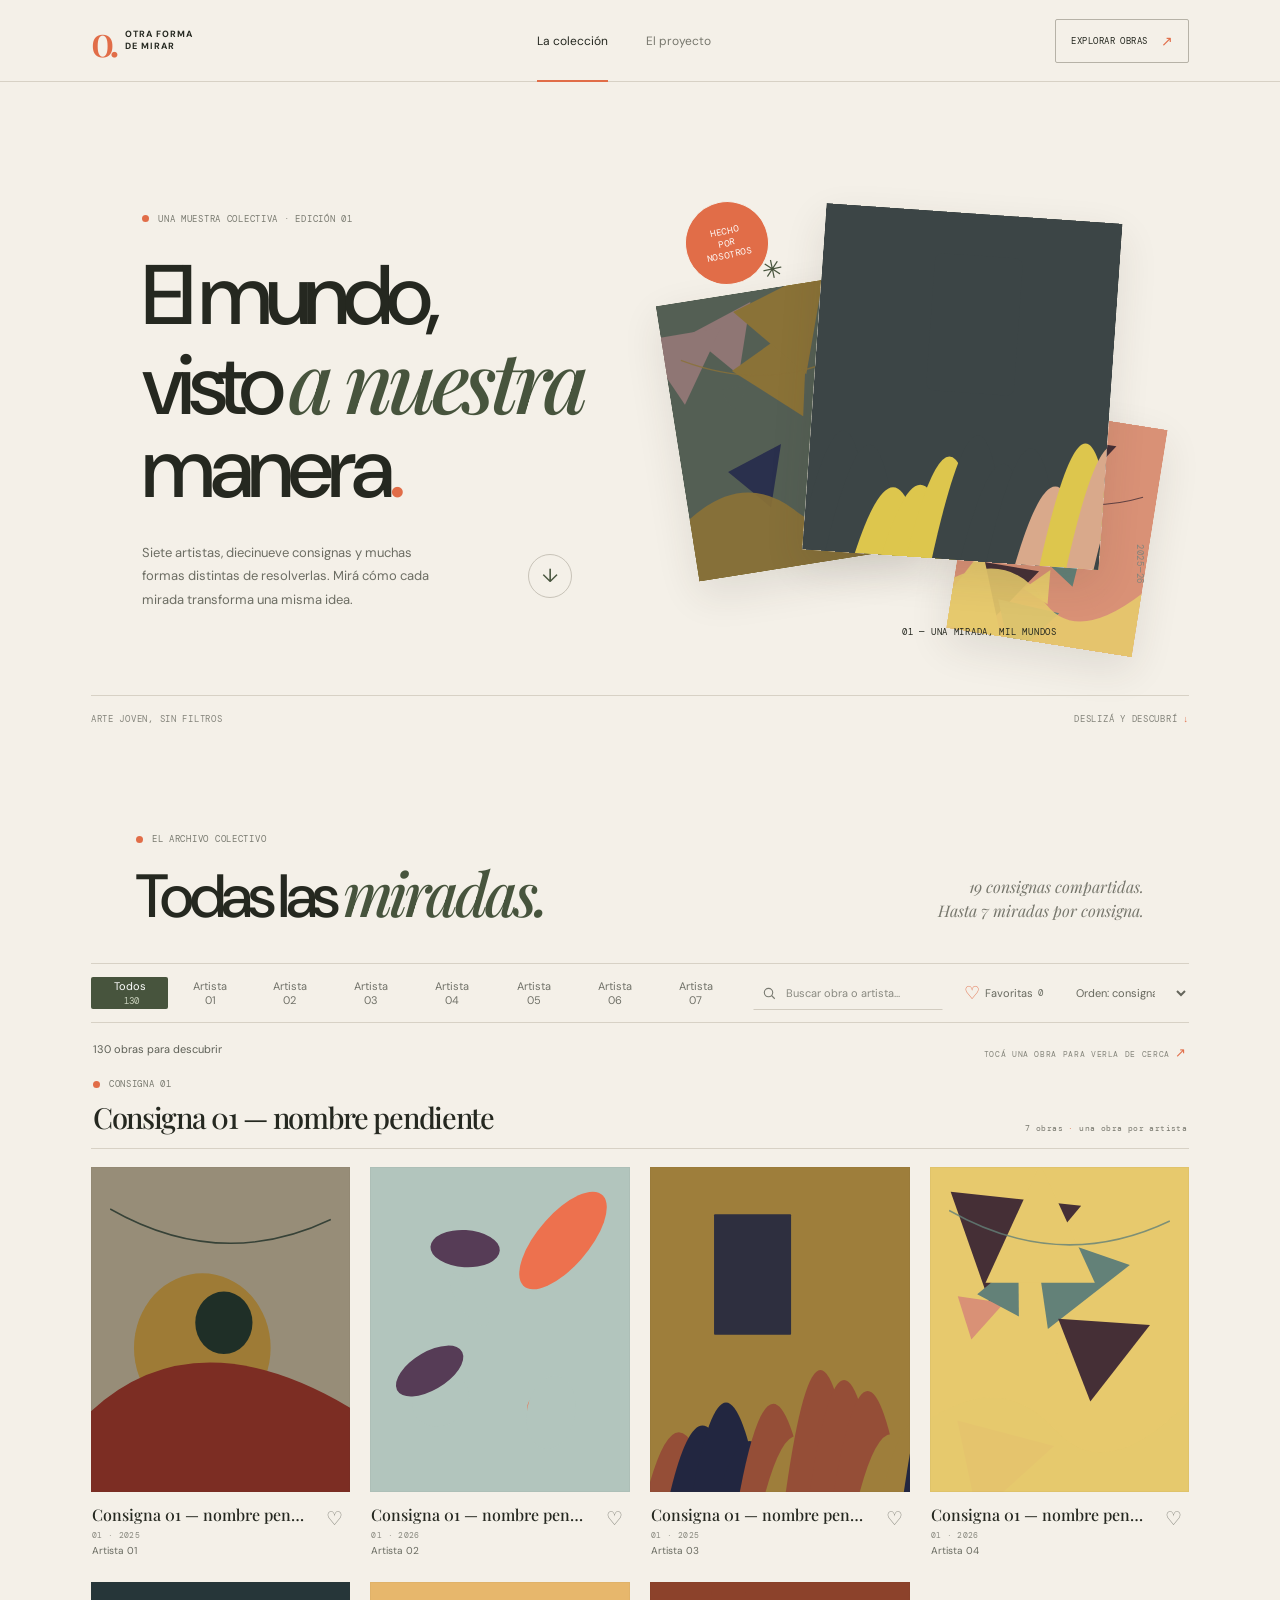
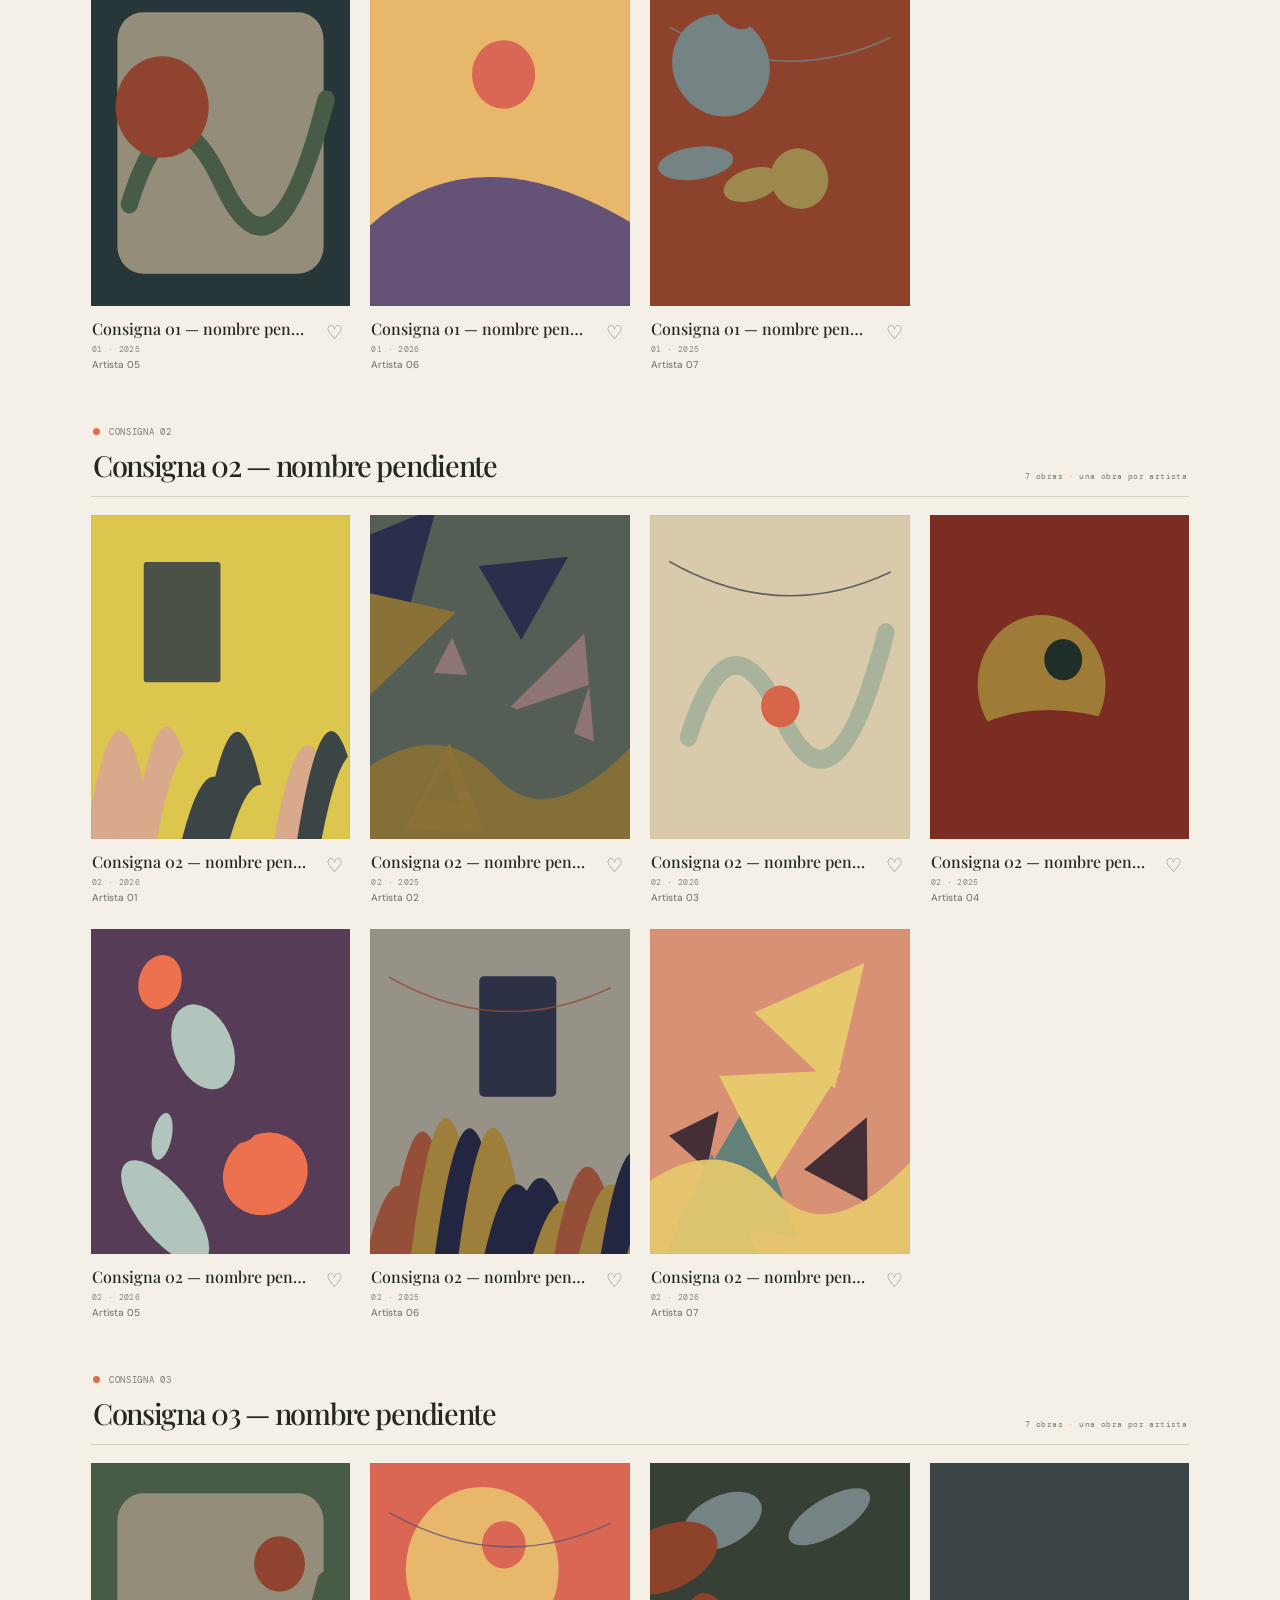
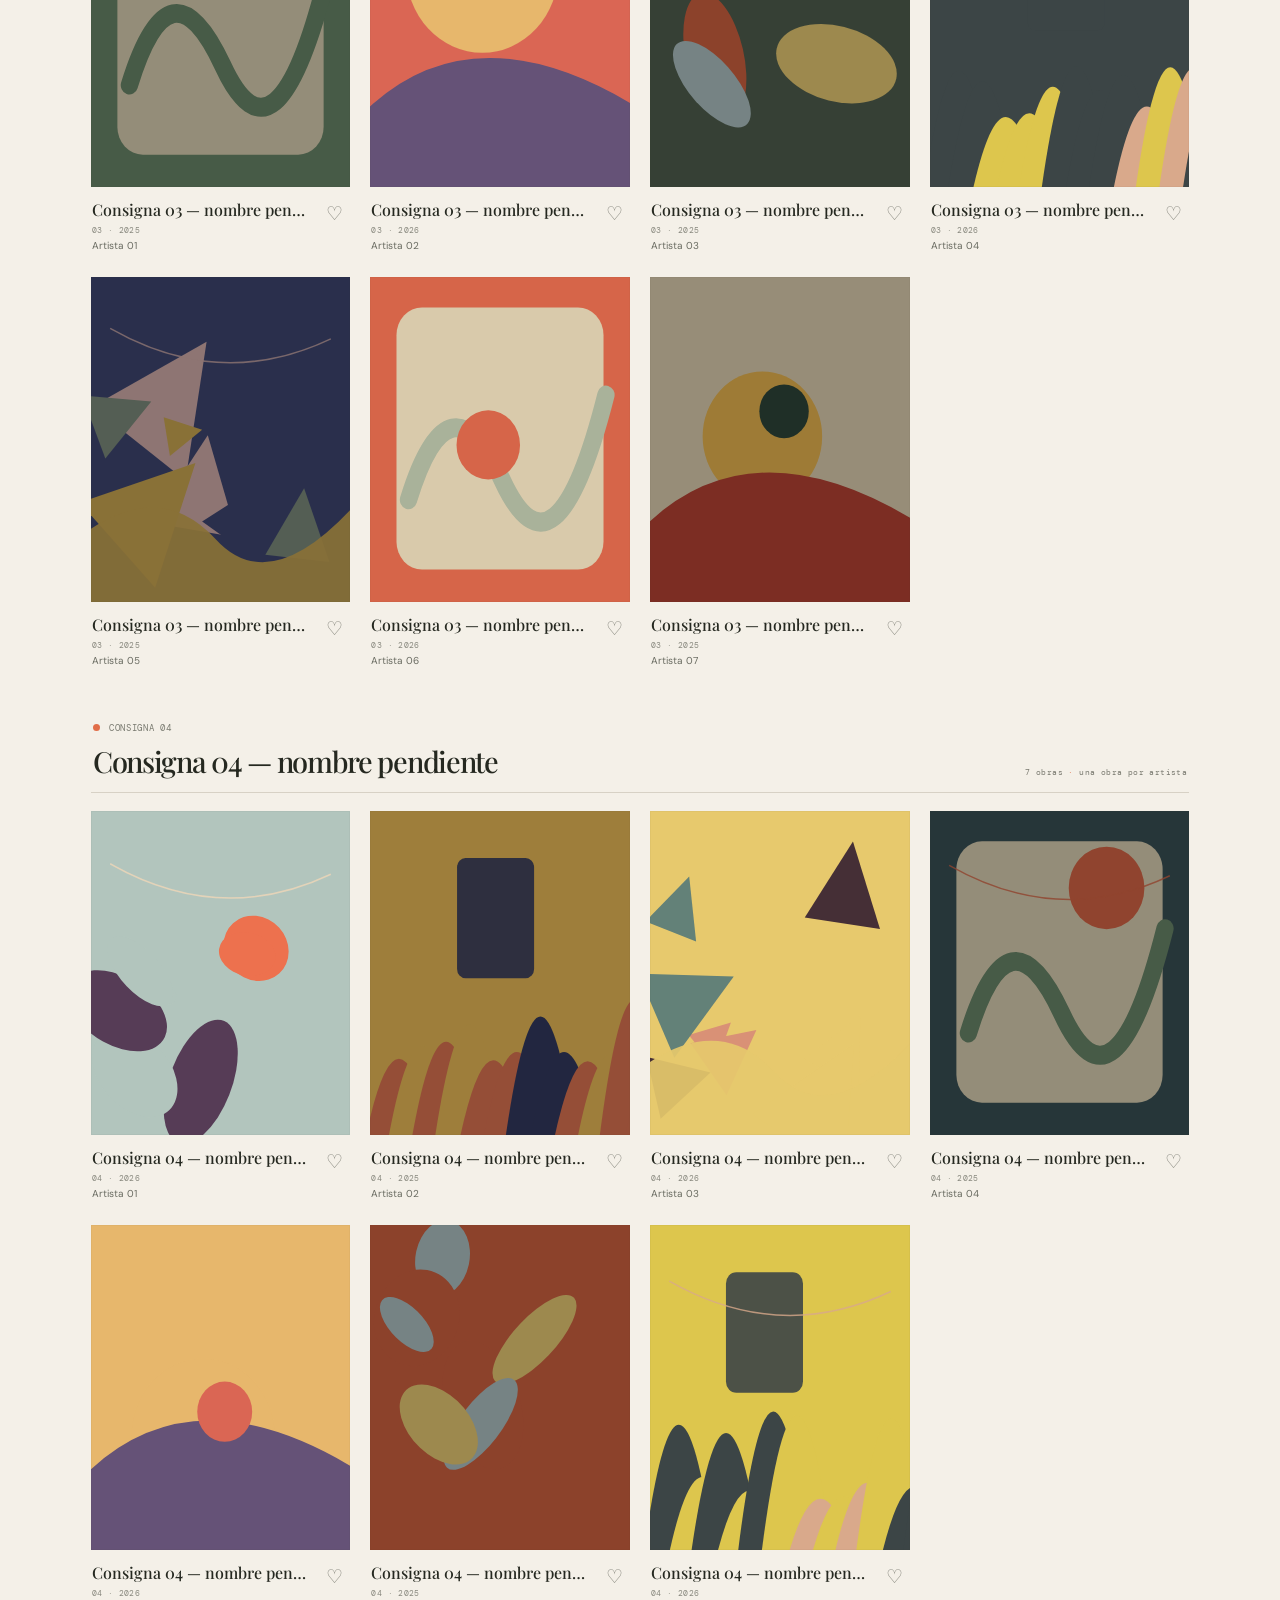
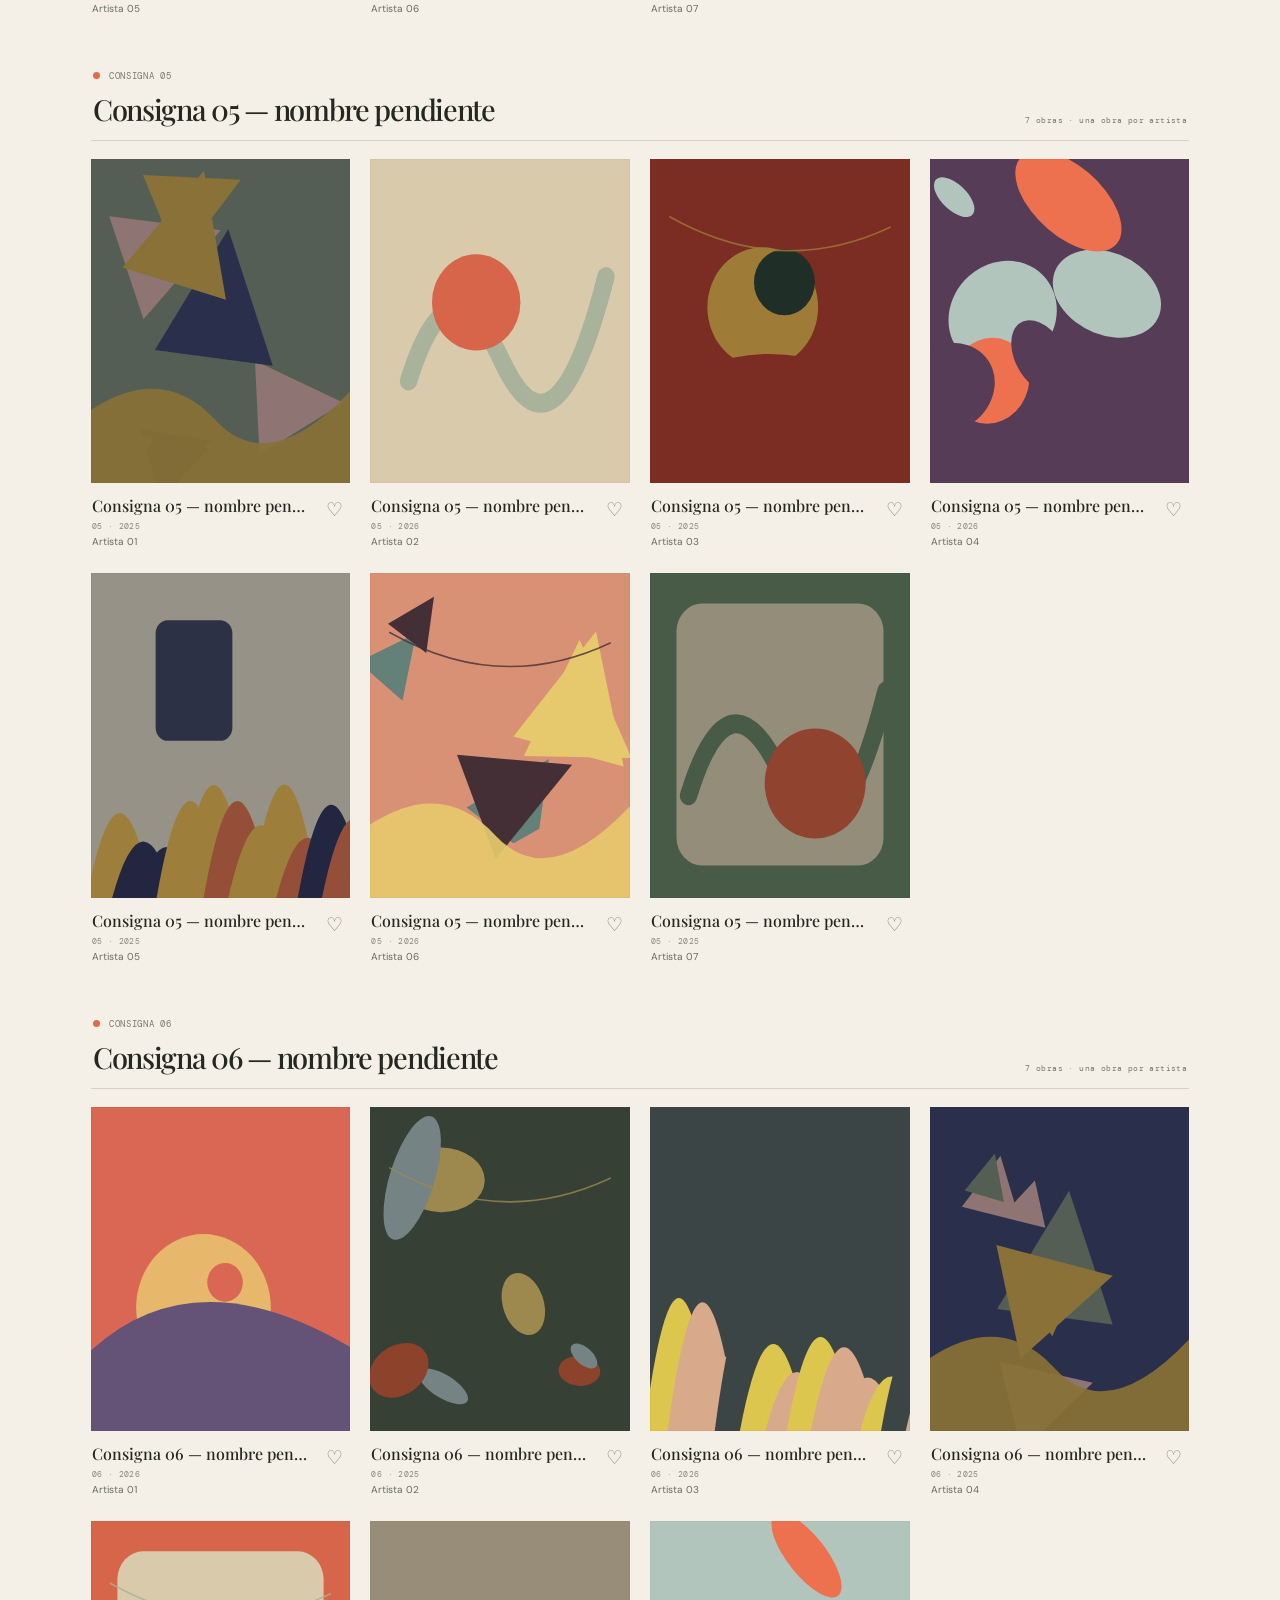
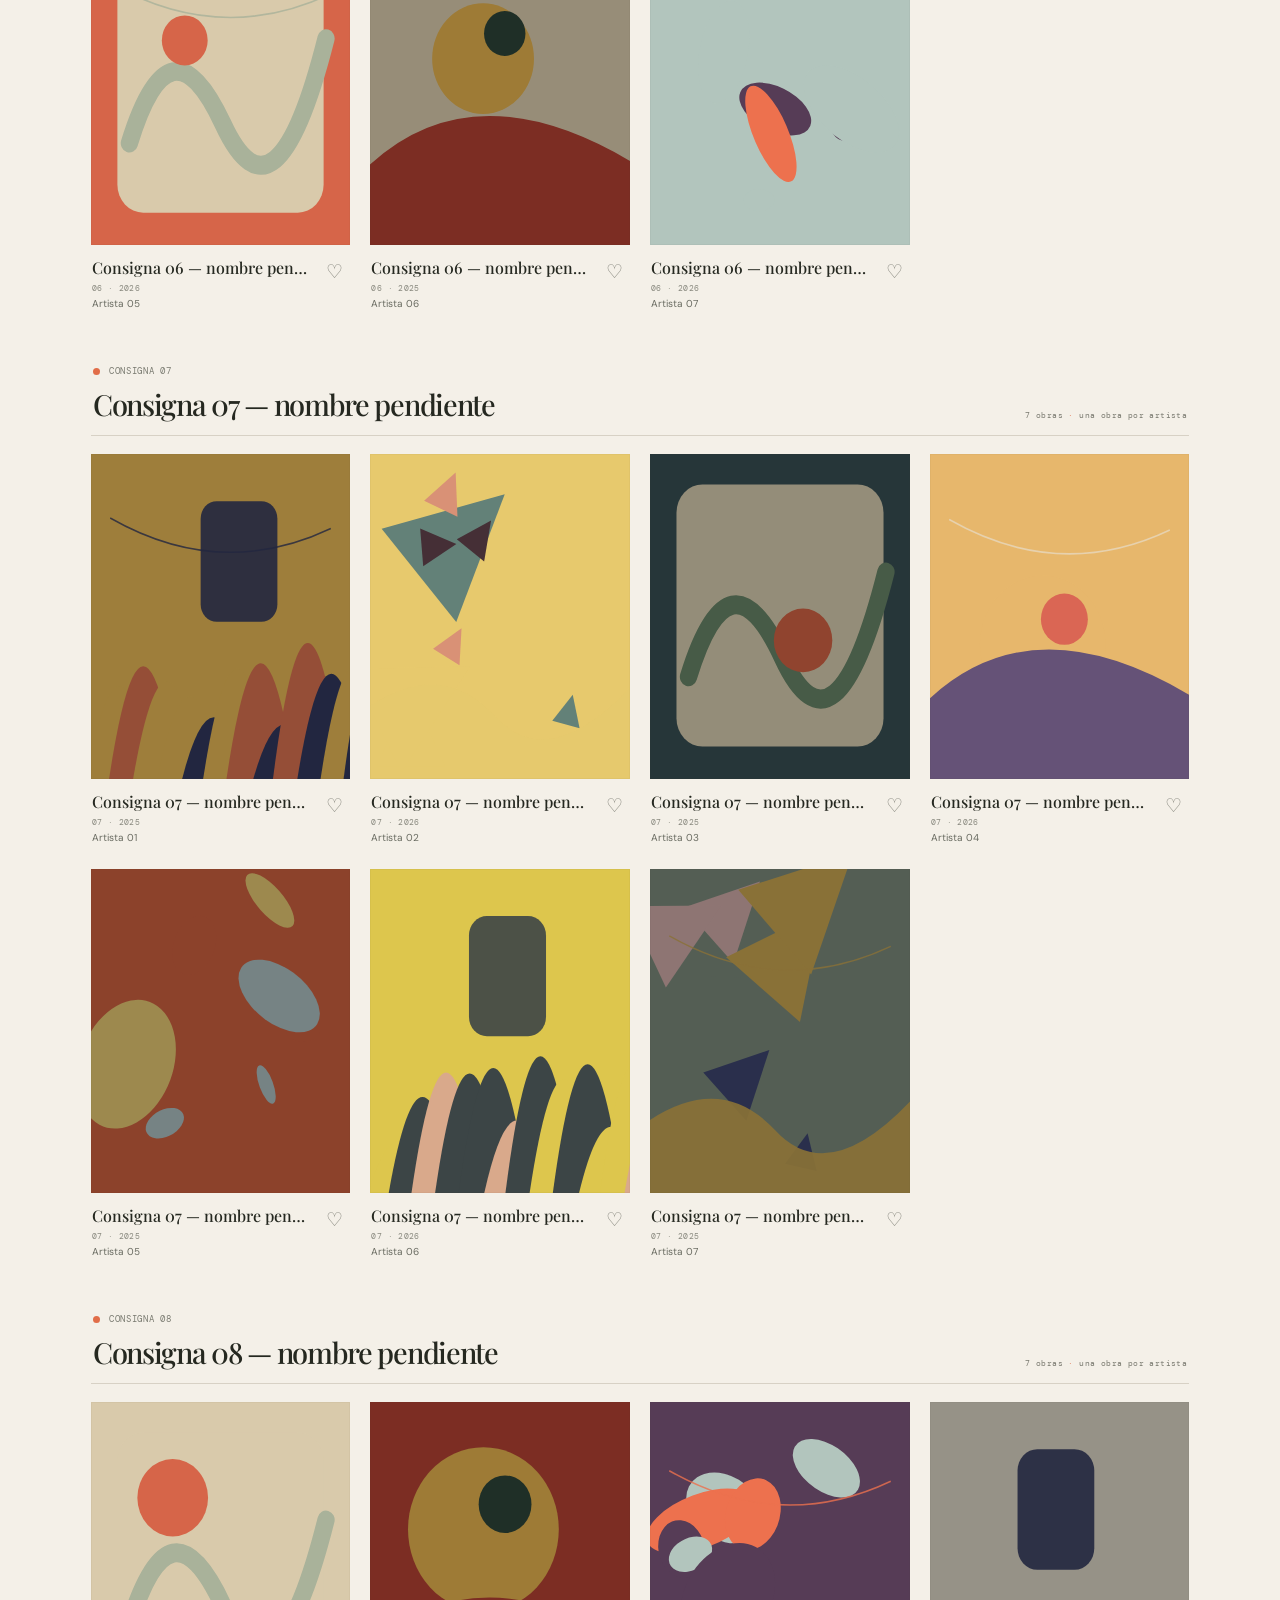
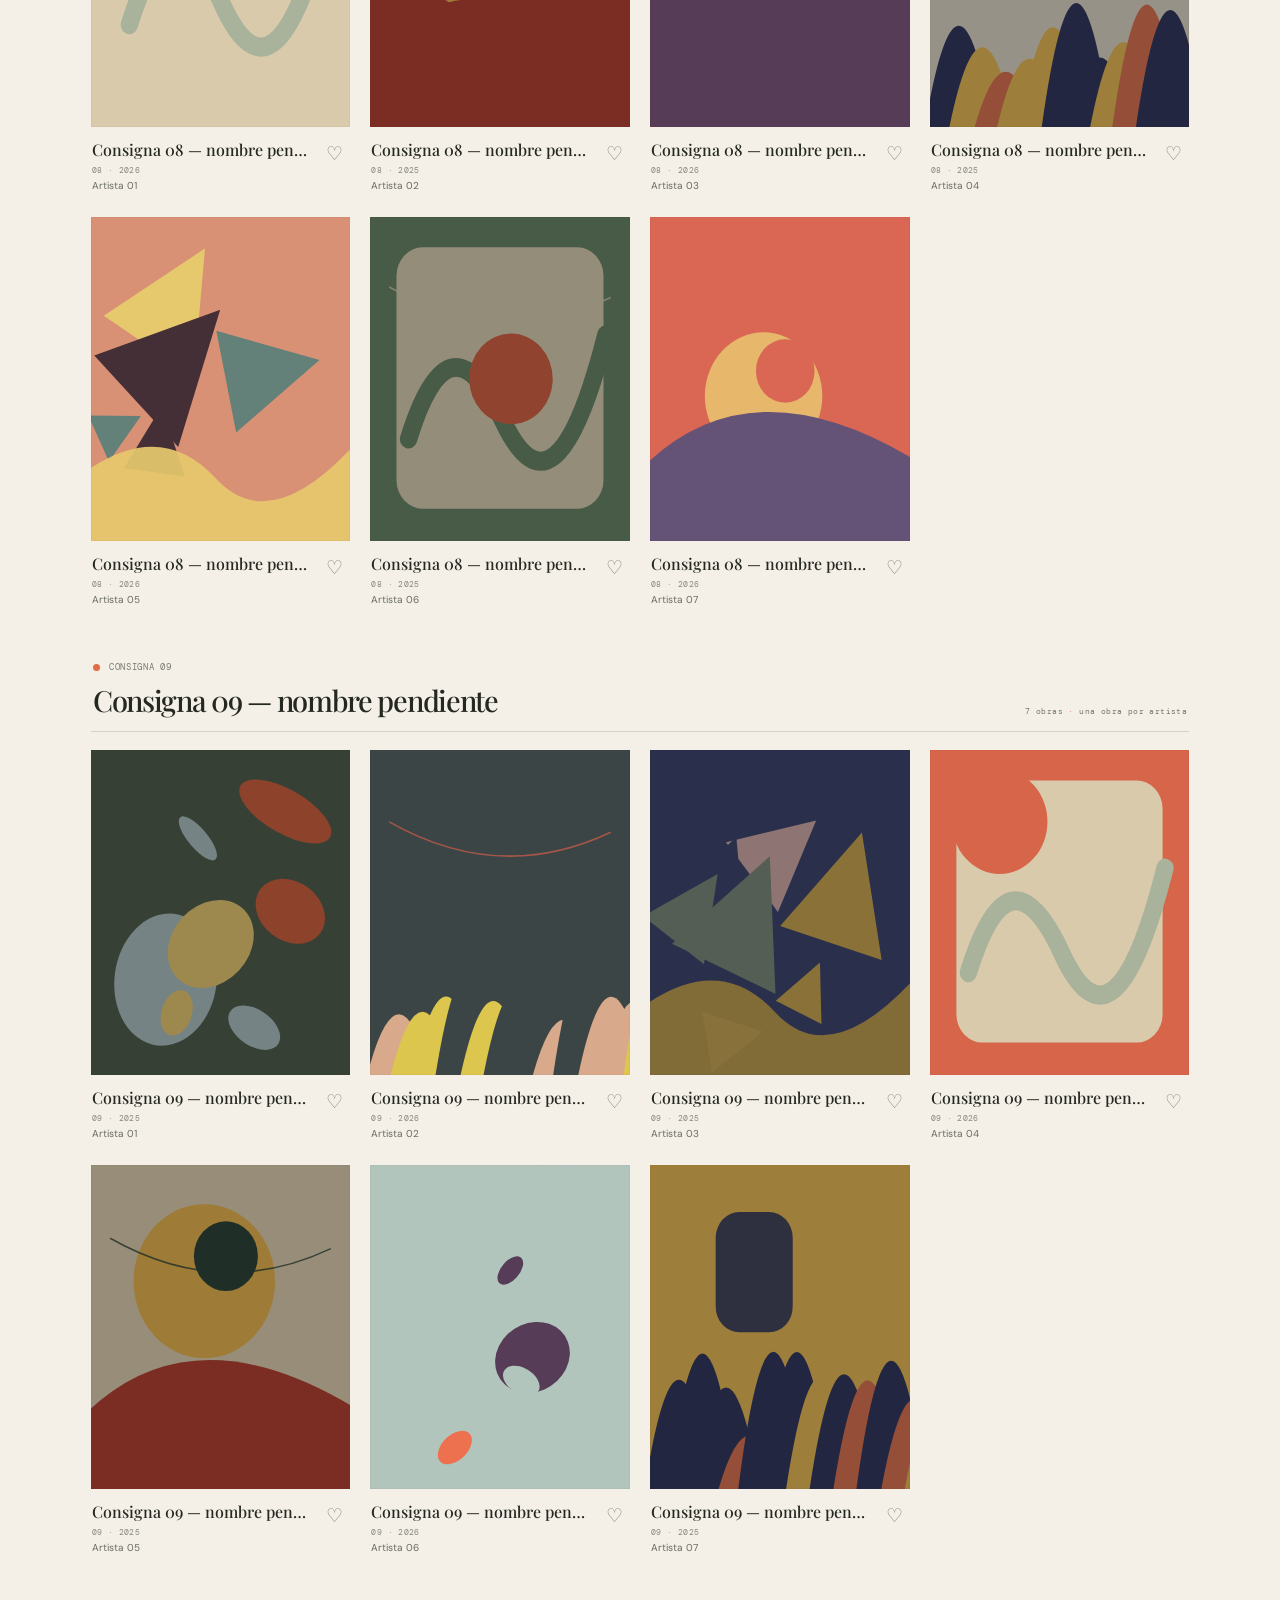
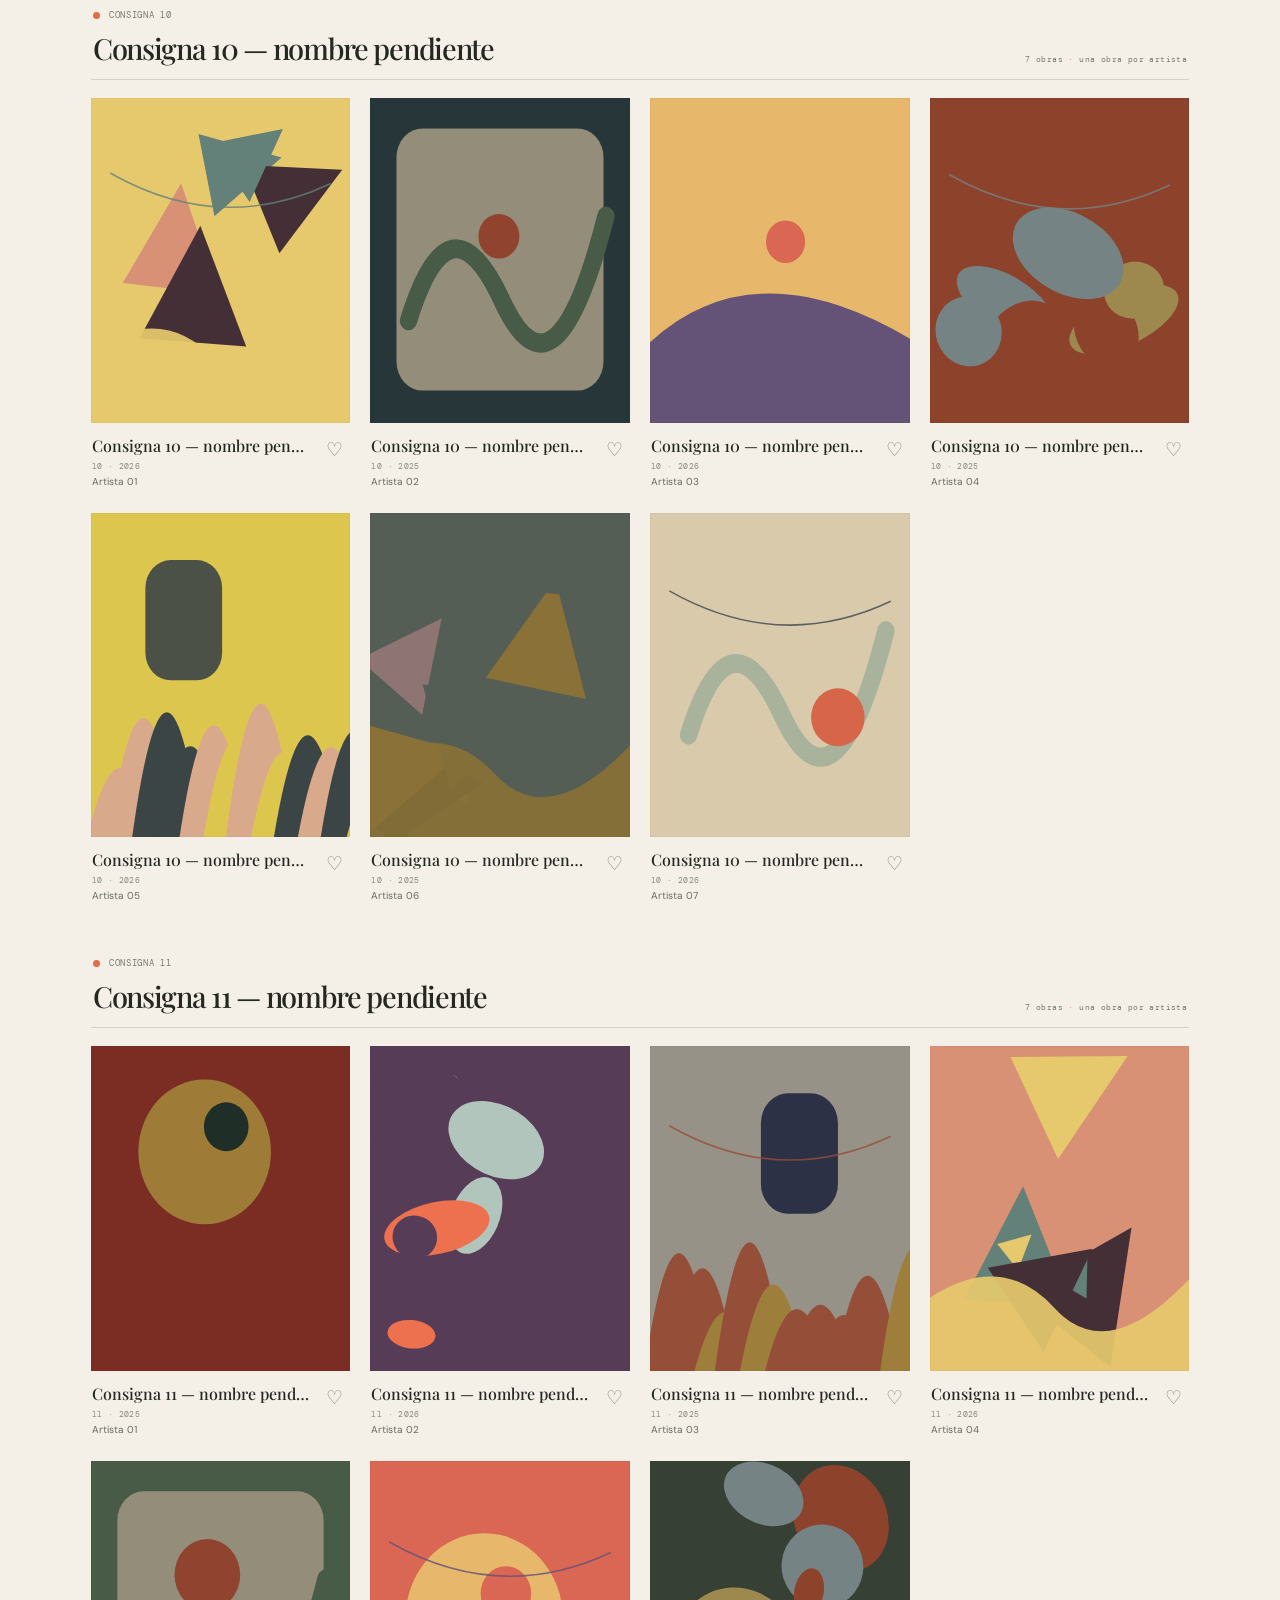
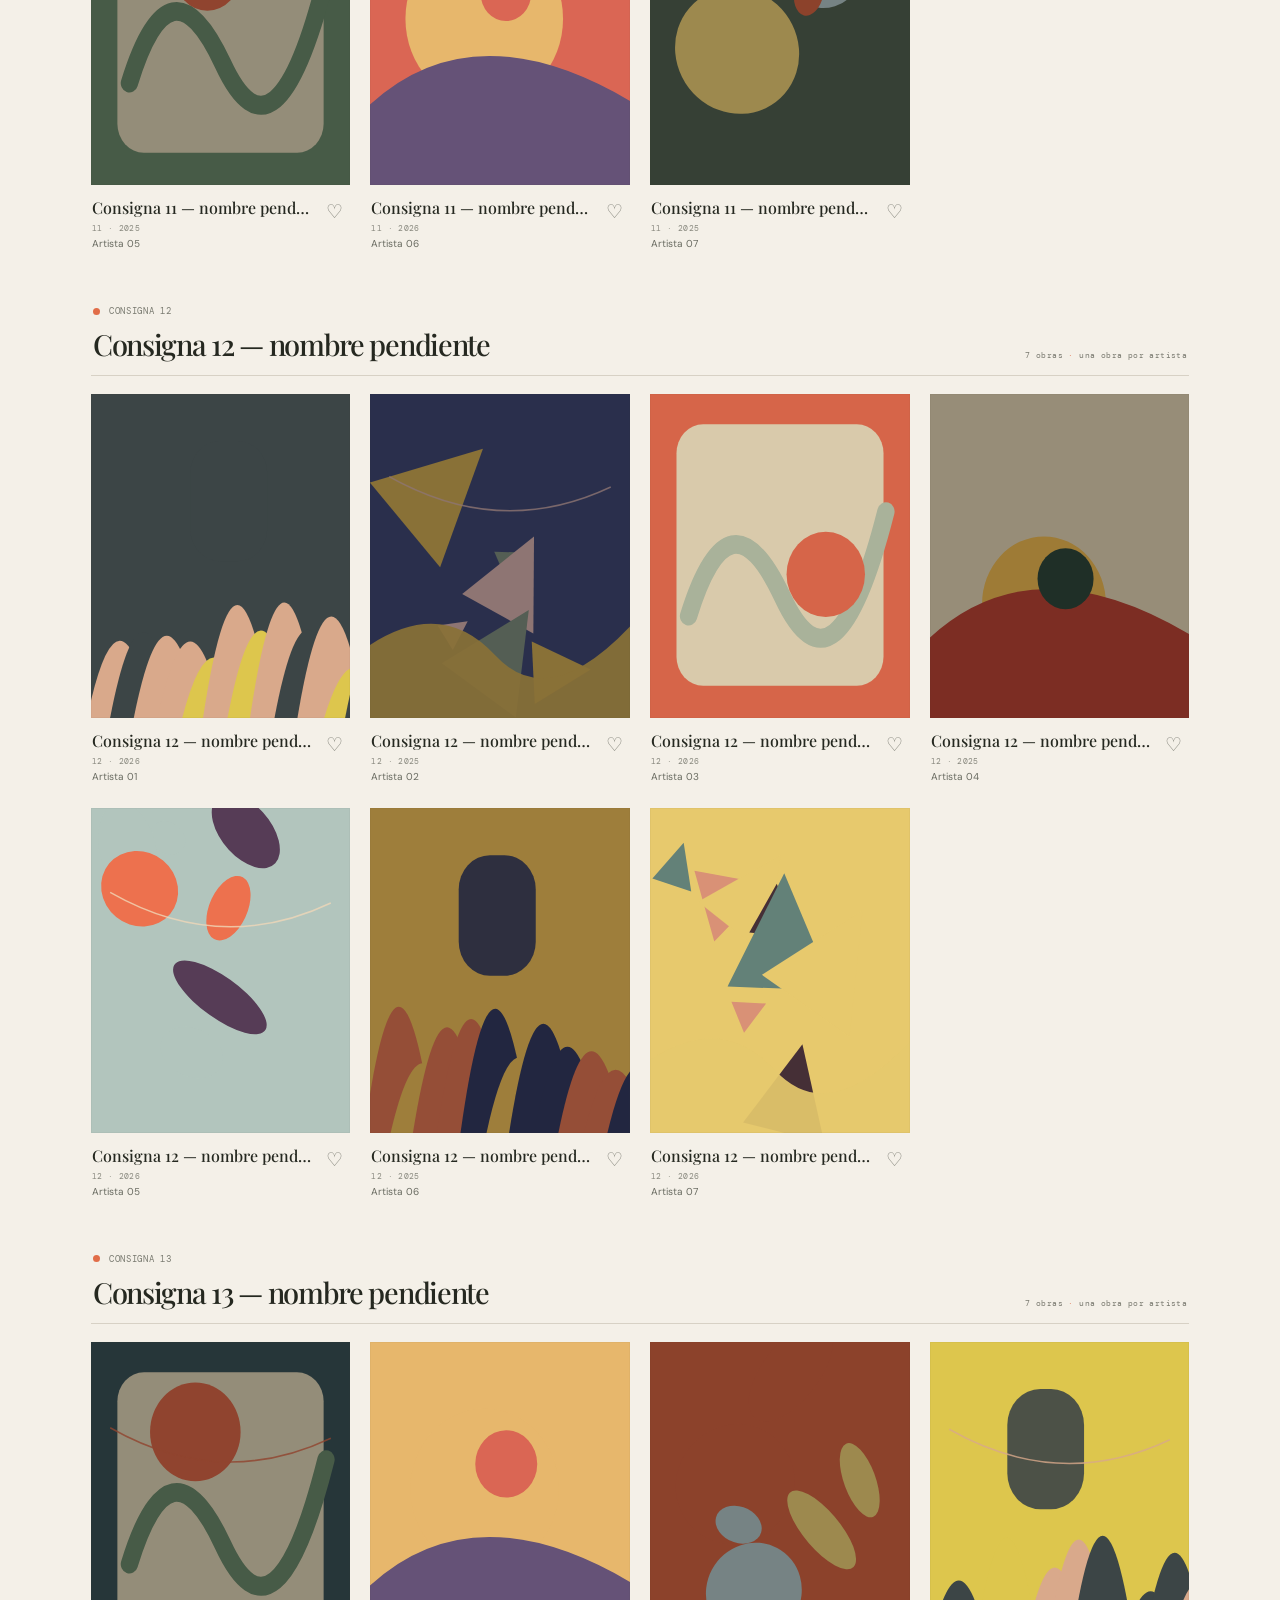
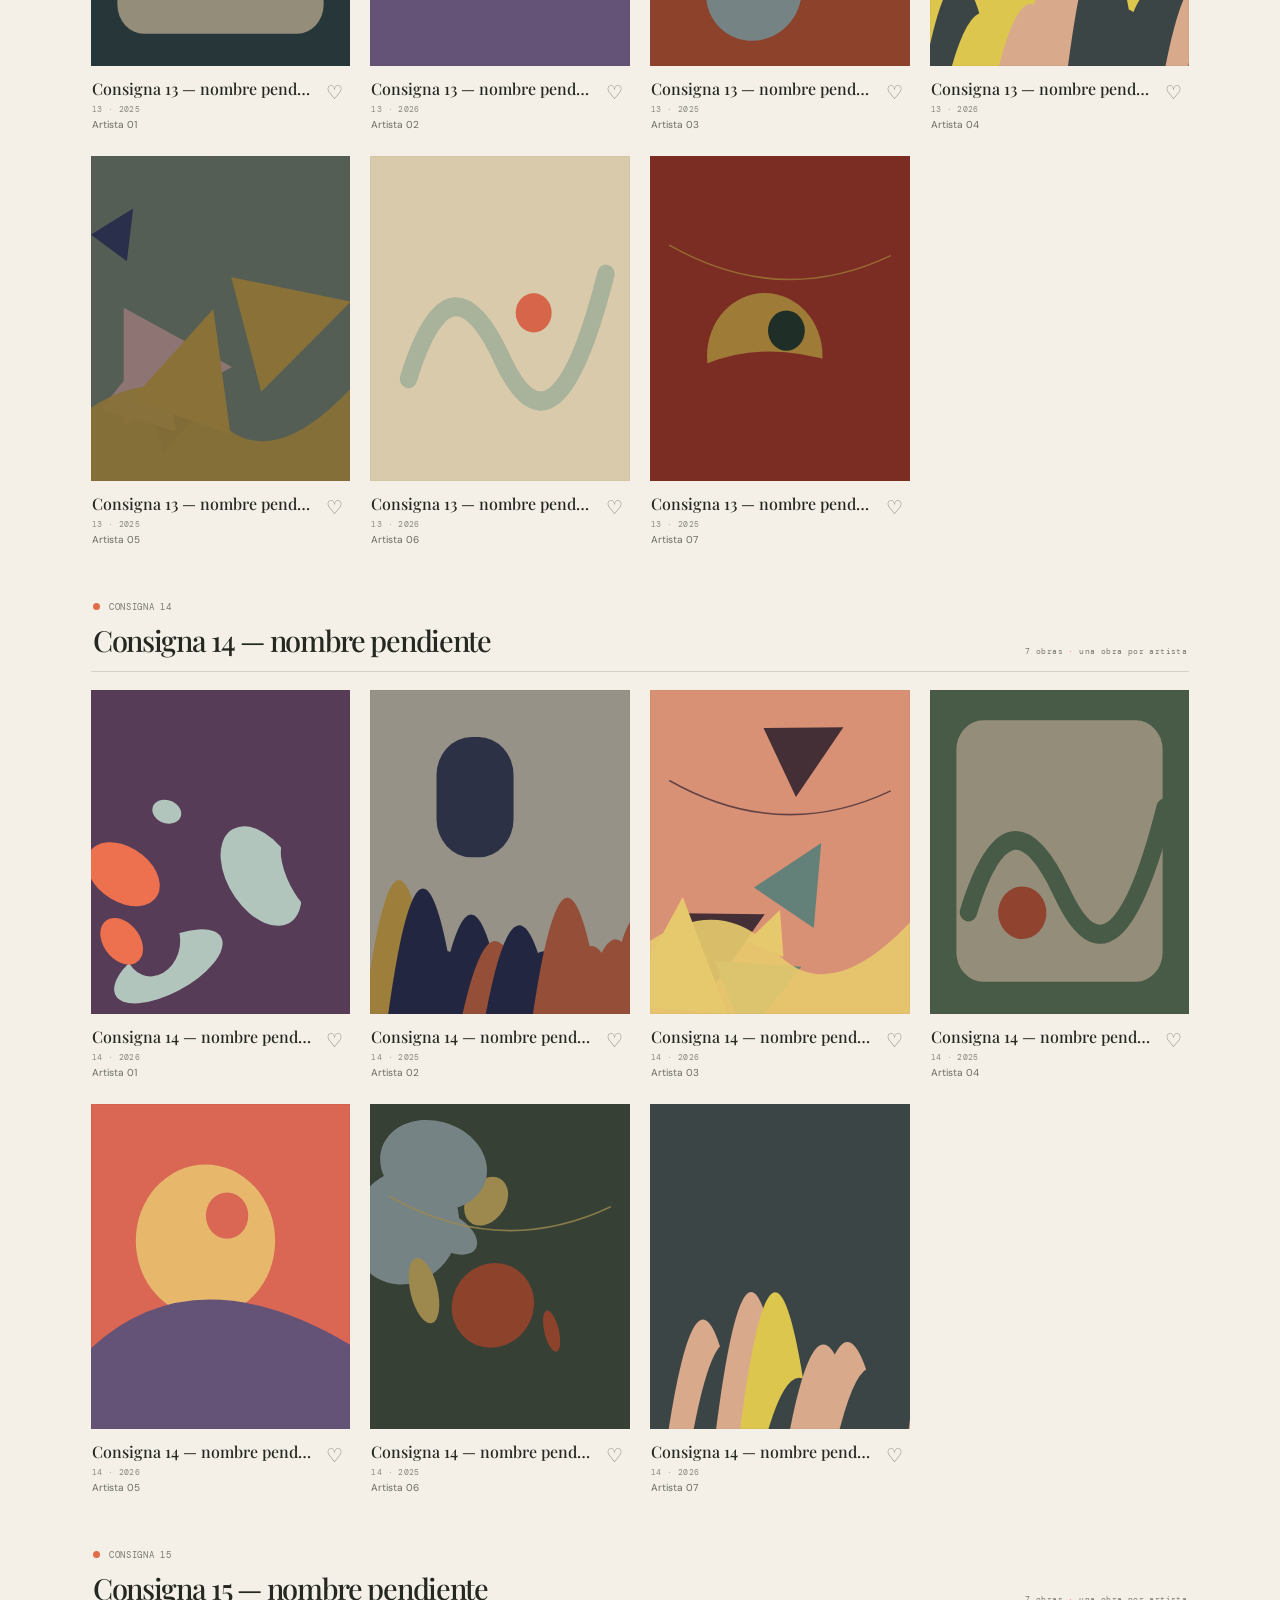
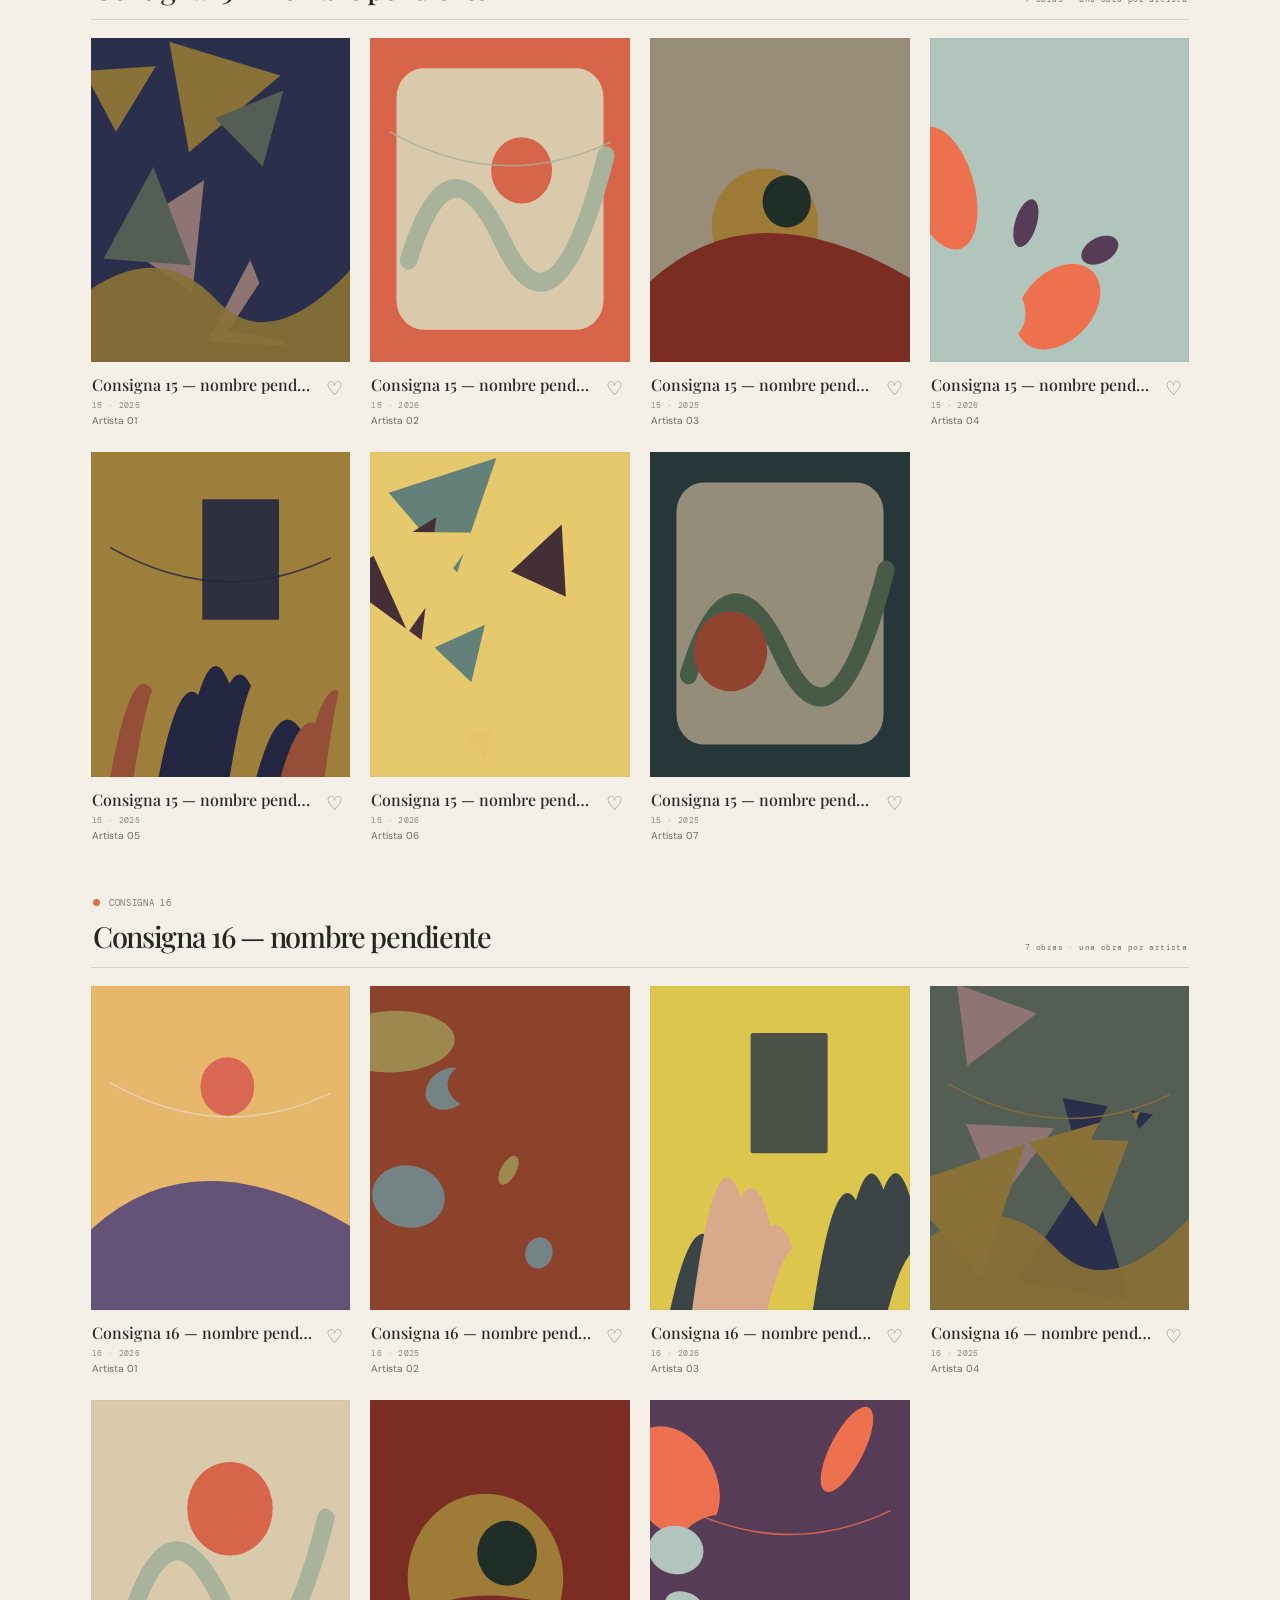
==== galeria/index.html @ ecb369ef "ahi lo mando" ====
<!doctype html>
<html lang="es">
  <head>
    <meta charset="utf-8">
    <meta name="viewport" content="width=device-width, initial-scale=1">
    <meta name="theme-color" content="#f4f0e8">
    <meta name="description" content="Una muestra colectiva de arte joven: 130 obras, 130 maneras de mirar.">
    <title>Otra forma de mirar — muestra colectiva</title>
    <link rel="preconnect" href="https://fonts.googleapis.com">
    <link rel="preconnect" href="https://fonts.gstatic.com" crossorigin>
    <link href="https://fonts.googleapis.com/css2?family=DM+Mono:wght@400;500&family=DM+Sans:wght@400;500;600;700&family=Playfair+Display:ital,wght@0,500;0,600;1,500;1,600&display=swap" rel="stylesheet">
    <link rel="stylesheet" href="styles.css">
    <script src="app.js" defer></script>
  </head>
  <body>
    <header class="topbar">
      <a class="wordmark" href="#" aria-label="Otra forma de mirar, inicio">
        <span class="wordmark-symbol" aria-hidden="true">o.</span>
        <span>OTRA FORMA<br>DE MIRAR</span>
      </a>
      <nav class="topnav" aria-label="Navegación principal">
        <a class="nav-link nav-link-active" href="#coleccion">La colección</a>
        <a class="nav-link" href="#acerca">El proyecto</a>
      </nav>
      <a class="topbar-cta" href="#coleccion">EXPLORAR OBRAS <span aria-hidden="true">↗</span></a>
    </header>

    <main>
      <section class="hero" aria-labelledby="hero-title">
        <div class="hero-copy">
          <p class="eyebrow"><span class="eyebrow-dot"></span> UNA MUESTRA COLECTIVA · EDICIÓN 01</p>
          <h1 id="hero-title">El mundo,<br>visto <em>a nuestra</em><br><span class="last-line">manera<span class="hero-period">.</span></span></h1>
          <div class="hero-bottom">
            <p class="hero-description">Siete artistas, diecinueve consignas y muchas formas distintas de resolverlas. Mirá cómo cada mirada transforma una misma idea.</p>
            <a class="round-link" href="#coleccion" aria-label="Bajar a la colección">↓</a>
          </div>
        </div>
        <div class="hero-art" aria-label="Collage de obras de muestra">
          <div class="hero-art-frame hero-frame-main"><img id="hero-main-art" alt="Obra abstracta de muestra"></div>
          <div class="hero-art-frame hero-frame-secondary"><img id="hero-secondary-art" alt="Obra abstracta de muestra"></div>
          <div class="hero-art-frame hero-frame-tertiary"><img id="hero-tertiary-art" alt="Obra abstracta de muestra"></div>
          <span class="hero-sticker" aria-hidden="true">HECHO<br>POR<br>NOSOTROS <span>✳</span></span>
          <p class="hero-caption">01 — UNA MIRADA, MIL MUNDOS</p>
          <span class="hero-index" aria-hidden="true">2025—26</span>
        </div>
        <div class="hero-footnote"><span>ARTE JOVEN, SIN FILTROS</span><span>DESLIZÁ Y DESCUBRÍ <span aria-hidden="true">↓</span></span></div>
      </section>

      <section class="collection" id="coleccion" aria-labelledby="collection-title">
        <div class="section-heading">
          <div>
            <p class="eyebrow"><span class="eyebrow-dot"></span> EL ARCHIVO COLECTIVO</p>
            <h2 id="collection-title">Todas las <em>miradas.</em></h2>
          </div>
          <p class="section-note">19 consignas compartidas.<br>Hasta 7 miradas por consigna.</p>
        </div>

        <div class="collection-toolbar">
          <div class="filter-chips" role="group" aria-label="Filtrar por artista">
            <button class="filter-chip is-active" data-artist="Todos" type="button" aria-pressed="true">Todos <span>130</span></button>
            <button class="filter-chip" data-artist="Artista 01" type="button" aria-pressed="false">Artista 01</button>
            <button class="filter-chip" data-artist="Artista 02" type="button" aria-pressed="false">Artista 02</button>
            <button class="filter-chip" data-artist="Artista 03" type="button" aria-pressed="false">Artista 03</button>
            <button class="filter-chip" data-artist="Artista 04" type="button" aria-pressed="false">Artista 04</button>
            <button class="filter-chip" data-artist="Artista 05" type="button" aria-pressed="false">Artista 05</button>
            <button class="filter-chip" data-artist="Artista 06" type="button" aria-pressed="false">Artista 06</button>
            <button class="filter-chip" data-artist="Artista 07" type="button" aria-pressed="false">Artista 07</button>
          </div>
          <div class="toolbar-actions">
            <label class="search-box">
              <span class="sr-only">Buscar obras o artistas</span>
              <svg viewBox="0 0 20 20" aria-hidden="true"><circle cx="8.7" cy="8.7" r="5.6"></circle><path d="m13 13 4 4"></path></svg>
              <input id="search-input" type="search" placeholder="Buscar obra o artista..." autocomplete="off">
            </label>
            <button class="favorites-toggle" id="favorites-toggle" type="button" aria-pressed="false"><span aria-hidden="true">♡</span> Favoritas <span class="favorite-count" id="favorite-count">0</span></button>
            <label class="sort-select-wrap">
              <span class="sr-only">Ordenar obras</span>
              <select id="sort-select" aria-label="Ordenar obras">
                <option value="curated">Orden: consignas</option>
                <option value="artist">Artistas: A–Z</option>
              </select>
            </label>
          </div>
        </div>

        <div class="results-line" aria-live="polite">
          <p id="results-count">130 obras para descubrir</p>
          <span>TOCÁ UNA OBRA PARA VERLA DE CERCA <span aria-hidden="true">↗</span></span>
        </div>

        <div class="prompt-groups" id="prompt-groups" aria-live="polite"></div>
        <div class="empty-state" id="empty-state" hidden>
          <span aria-hidden="true">◌</span>
          <h3>Por acá todavía no hay obras.</h3>
          <p>Probá con otra búsqueda o cambiá los filtros.</p>
          <button type="button" id="clear-filters">Ver toda la colección</button>
        </div>
        <div class="collection-end"><span>— FIN DEL RECORRIDO —</span><span>19 CONSIGNAS · 7 ARTISTAS ✳</span></div>
      </section>

      <section class="about" id="acerca">
        <div class="about-mark" aria-hidden="true">o.</div>
        <div class="about-copy">
          <p class="eyebrow"><span class="eyebrow-dot"></span> UN PROYECTO HECHO ENTRE TODOS</p>
          <h2>Un montón de voces.<br><em>Un mismo lugar.</em></h2>
          <p>Siete artistas respondieron a las mismas consignas. Cada sección reúne sus trabajos para que puedas descubrir, lado a lado, las distintas formas de interpretar una misma idea.</p>
        </div>
        <div class="about-side"><span>130</span><p>OBRAS<br>PARA EXPLORAR</p><span class="about-star" aria-hidden="true">✳</span></div>
      </section>
    </main>

    <footer class="footer">
      <a class="wordmark footer-wordmark" href="#"><span class="wordmark-symbol" aria-hidden="true">o.</span><span>OTRA FORMA<br>DE MIRAR</span></a>
      <span>UNA GALERÍA DE NUESTRA COMUNIDAD</span>
      <a href="#coleccion">VOLVER ARRIBA ↑</a>
    </footer>

    <dialog class="art-dialog" id="art-dialog" aria-labelledby="dialog-title">
      <button class="dialog-close" id="dialog-close" type="button" aria-label="Cerrar">×</button>
      <button class="dialog-arrow dialog-prev" id="dialog-prev" type="button" aria-label="Obra anterior">←</button>
      <div class="dialog-image-wrap"><img id="dialog-image" alt=""></div>
      <div class="dialog-info">
        <p class="eyebrow" id="dialog-category"></p>
        <h2 id="dialog-title"></h2>
        <p class="dialog-artist" id="dialog-artist"></p>
        <p class="dialog-description" id="dialog-description"></p>
        <button class="dialog-favorite" id="dialog-favorite" type="button"></button>
        <span class="dialog-position" id="dialog-position"></span>
      </div>
      <button class="dialog-arrow dialog-next" id="dialog-next" type="button" aria-label="Obra siguiente">→</button>
    </dialog>
  </body>
</html>
---- galeria/styles.css ----
:root {
  color-scheme: light;
  --paper: #f4f0e8;
  --paper-deep: #ebe5d9;
  --ink: #252820;
  --muted: #77776d;
  --olive: #47543d;
  --orange: #e16d48;
  --line: #d7d1c5;
  --serif: "Playfair Display", Georgia, serif;
  --sans: "DM Sans", Arial, sans-serif;
  --mono: "DM Mono", monospace;
}

* { box-sizing: border-box; }
html { scroll-behavior: smooth; }
body { margin: 0; background: var(--paper); color: var(--ink); font-family: var(--sans); -webkit-font-smoothing: antialiased; }
button, input, select { font: inherit; }
button, a, select { -webkit-tap-highlight-color: transparent; }
a { color: inherit; text-decoration: none; }
button { color: inherit; }
.sr-only { position: absolute; width: 1px; height: 1px; padding: 0; margin: -1px; overflow: hidden; clip: rect(0, 0, 0, 0); white-space: nowrap; border: 0; }

.topbar { height: 82px; padding: 0 7.1%; display: flex; align-items: center; justify-content: space-between; border-bottom: 1px solid var(--line); }
.wordmark { display: inline-flex; gap: 10px; align-items: center; font-size: 9px; font-weight: 700; line-height: 1.24; letter-spacing: .11em; }
.wordmark-symbol { color: var(--orange); font-family: var(--serif); font-size: 42px; font-weight: 500; line-height: .8; letter-spacing: -.12em; }
.topnav { display: flex; align-items: center; gap: 38px; height: 100%; }
.nav-link { position: relative; display: flex; height: 100%; align-items: center; color: #77776d; font-size: 12px; }
.nav-link-active { color: var(--ink); }
.nav-link-active::after { position: absolute; right: 0; bottom: -1px; left: 0; height: 2px; background: var(--orange); content: ""; }
.topbar-cta { display: inline-flex; gap: 13px; align-items: center; padding: 12px 15px; border: 1px solid #b6b2a7; border-radius: 2px; font-family: var(--mono); font-size: 9px; letter-spacing: .05em; transition: background .2s, color .2s, border-color .2s; }
.topbar-cta:hover { border-color: var(--olive); background: var(--olive); color: white; }
.topbar-cta span { color: var(--orange); font-size: 14px; }

.hero { position: relative; display: grid; min-height: 660px; grid-template-columns: 1fr 1fr; overflow: hidden; padding: 70px 10.1% 55px 11.1%; }
.hero-copy { z-index: 1; align-self: center; padding-bottom: 15px; }
.eyebrow { display: flex; align-items: center; gap: 9px; margin: 0; color: #797a70; font-family: var(--mono); font-size: 9px; letter-spacing: .08em; }
.eyebrow-dot { width: 7px; height: 7px; flex: 0 0 auto; border-radius: 50%; background: var(--orange); }
.hero h1 { margin: 29px 0 30px; font-size: clamp(54px, 6.6vw, 91px); font-weight: 500; letter-spacing: -.078em; line-height: .99; }
.hero h1 em, .section-heading h2 em, .about-copy h2 em { color: var(--olive); font-family: var(--serif); font-weight: 500; letter-spacing: -.065em; }
.hero h1 .last-line { letter-spacing: -.06em; }
.hero-period { color: var(--orange); }
.hero-bottom { display: flex; max-width: 430px; align-items: center; justify-content: space-between; gap: 25px; }
.hero-description { max-width: 300px; margin: 0; color: #6c6d63; font-size: 13px; line-height: 1.8; }
.round-link { display: grid; width: 44px; height: 44px; flex: 0 0 auto; place-items: center; border: 1px solid #c8c3b8; border-radius: 50%; color: var(--olive); font-size: 19px; transition: transform .2s, background .2s; }
.round-link:hover { transform: translateY(3px); background: white; }
.hero-art { position: relative; width: min(100%, 495px); height: 450px; align-self: center; justify-self: end; margin: 3px 0 0; }
.hero-art-frame { position: absolute; overflow: hidden; background: var(--paper-deep); box-shadow: 0 15px 40px #3631271c; }
.hero-art-frame img { display: block; width: 100%; height: 100%; object-fit: cover; }
.hero-frame-main { z-index: 1; top: 17px; right: 40px; width: 60%; height: 77%; transform: rotate(4deg); }
.hero-frame-secondary { top: 91px; left: 20px; width: 45%; height: 62%; transform: rotate(-9deg); }
.hero-frame-tertiary { right: 0; bottom: 3px; width: 38%; height: 51%; transform: rotate(9deg); }
.hero-sticker { position: absolute; z-index: 2; top: 5px; left: 6%; display: grid; width: 84px; height: 84px; align-content: center; justify-items: center; border: 1px solid #f4f0e8; border-radius: 50%; background: var(--orange); color: white; font-family: var(--mono); font-size: 9px; line-height: 1.35; letter-spacing: .08em; text-align: center; transform: rotate(-12deg); }
.hero-sticker span { position: absolute; right: -9px; bottom: -12px; color: var(--olive); font-size: 25px; }
.hero-caption, .hero-index, .hero-footnote, .collection-end, .results-line > span { font-family: var(--mono); font-size: 9px; letter-spacing: .08em; }
.hero-caption { position: absolute; z-index: 3; right: 19%; bottom: -1px; }
.hero-index { position: absolute; right: 1%; bottom: 62px; color: #85857c; writing-mode: vertical-rl; }
.hero-footnote { position: absolute; right: 7.1%; bottom: 0; left: 7.1%; display: flex; justify-content: space-between; padding: 17px 0; border-top: 1px solid var(--line); color: #84847b; }
.hero-footnote span span { color: var(--orange); }

.collection { padding: 91px 7.1% 48px; }
.section-heading { display: flex; align-items: end; justify-content: space-between; margin: 0 4.1% 35px; }
.section-heading h2 { margin: 15px 0 0; font-size: clamp(42px, 5vw, 61px); font-weight: 500; letter-spacing: -.075em; line-height: 1.05; }
.section-note { margin: 0 0 5px; color: #77776d; font-family: var(--serif); font-size: 16px; font-style: italic; line-height: 1.5; text-align: right; }
.collection-toolbar { display: flex; min-height: 58px; justify-content: space-between; gap: 20px; padding: 12px 0; border-top: 1px solid var(--line); border-bottom: 1px solid var(--line); }
.filter-chips, .toolbar-actions { display: flex; align-items: center; gap: 6px; }
.filter-chip { min-height: 32px; padding: 0 12px; border: 1px solid transparent; border-radius: 2px; background: transparent; color: #707168; cursor: pointer; font-size: 11px; transition: background .18s, color .18s, border-color .18s; }
.filter-chip:hover { border-color: var(--line); }
.filter-chip.is-active { background: var(--olive); color: white; }
.filter-chip span { margin-left: 3px; color: #c8d0bb; font-family: var(--mono); font-size: 9px; }
.toolbar-actions { gap: 13px; }
.search-box { display: flex; height: 34px; align-items: center; gap: 7px; padding: 0 8px; border: 1px solid transparent; border-bottom-color: #d2ccc0; }
.search-box:focus-within { border-color: #a9aa9e; }
.search-box svg { width: 15px; height: 15px; flex: 0 0 auto; fill: none; stroke: #797a71; stroke-width: 1.5; }
.search-box input { width: 150px; border: 0; outline: 0; background: transparent; color: var(--ink); font-size: 11px; }
.search-box input::placeholder { color: #898980; }
.favorites-toggle { display: flex; align-items: center; gap: 5px; padding: 7px 8px; border: 0; background: transparent; color: #67695f; cursor: pointer; font-size: 11px; white-space: nowrap; }
.favorites-toggle > span:first-child { color: var(--orange); font-size: 18px; line-height: .7; }
.favorites-toggle.is-active { color: var(--orange); }
.favorite-count { font-family: var(--mono); font-size: 9px; }
.sort-select-wrap select { max-width: 125px; padding: 8px 18px 8px 8px; border: 0; background: var(--paper); color: #65665c; cursor: pointer; font-size: 11px; }
.results-line { display: flex; justify-content: space-between; margin: 19px 2px 17px; color: #87877d; }
.results-line p { margin: 0; color: #5e6057; font-size: 11px; }
.results-line > span { padding-top: 2px; font-size: 8px; }
.results-line > span span { color: var(--orange); font-size: 13px; }

.prompt-groups { display: grid; gap: 55px; }
.prompt-section { min-width: 0; }
.prompt-heading { display: flex; align-items: end; justify-content: space-between; gap: 16px; margin: 0 0 18px; padding: 0 2px 12px; border-bottom: 1px solid var(--line); }
.prompt-heading h3 { margin: 8px 0 0; font-family: var(--serif); font-size: clamp(20px, 2.4vw, 29px); font-weight: 500; letter-spacing: -.045em; }
.prompt-heading > p { margin: 0 0 3px; color: #77776d; font-family: var(--mono); font-size: 8px; letter-spacing: .05em; text-align: right; white-space: nowrap; }
.prompt-heading > p span { color: var(--orange); }
.art-grid { display: grid; grid-template-columns: repeat(4, minmax(0, 1fr)); gap: 25px 20px; align-items: start; }
.art-card { min-width: 0; }
.artwork-button { position: relative; display: block; width: 100%; aspect-ratio: 4 / 5; overflow: hidden; padding: 0; border: 0; background: #e8e1d5; cursor: zoom-in; text-align: left; }
.artwork-button::after { position: absolute; inset: 0; border: 1px solid #39362b0a; content: ""; pointer-events: none; }
.artwork-button img { display: block; width: 100%; height: 100%; object-fit: contain; transition: transform .45s cubic-bezier(.2,.7,.3,1); }
.art-card:hover .artwork-button img { transform: scale(1.025); }
.art-overlay { position: absolute; inset: 0; display: flex; align-items: end; justify-content: space-between; padding: 13px; background: linear-gradient(transparent 62%, #181b17a6); opacity: 0; transition: opacity .25s; }
.art-card:hover .art-overlay, .artwork-button:focus-visible .art-overlay { opacity: 1; }
.art-overlay-label { color: white; font-family: var(--mono); font-size: 9px; letter-spacing: .06em; }
.art-overlay-arrow { display: grid; width: 31px; height: 31px; place-items: center; border-radius: 50%; background: var(--paper); color: var(--ink); font-size: 17px; }
.card-meta { display: flex; justify-content: space-between; gap: 8px; padding: 12px 1px 0; }
.card-meta > div { min-width: 0; flex: 1; }
.card-title { overflow: hidden; margin: 0; font-family: var(--serif); font-size: 16px; font-weight: 500; text-overflow: ellipsis; white-space: nowrap; }
.card-category { margin: 5px 0 0; color: #88887e; font-family: var(--mono); font-size: 8px; letter-spacing: .045em; }
.card-artist { margin: 4px 0 0; color: #686a60; font-size: 10px; }
.card-favorite { width: 29px; height: 29px; flex: 0 0 auto; padding: 0; border: 0; border-radius: 50%; background: transparent; color: #86867d; cursor: pointer; font-size: 19px; transition: background .2s, color .2s; }
.card-favorite:hover { background: white; }
.card-favorite.is-favorite { color: var(--orange); }
.empty-state { padding: 80px 20px; text-align: center; }
.empty-state > span { color: var(--orange); font-size: 46px; }
.empty-state h3 { margin: 12px 0 8px; font-family: var(--serif); font-size: 26px; font-weight: 500; }
.empty-state p { color: #77776d; font-size: 13px; }
.empty-state button { margin-top: 12px; padding: 11px 16px; border: 1px solid var(--olive); background: var(--olive); color: white; cursor: pointer; font-size: 12px; }
.collection-end { display: flex; justify-content: space-between; margin-top: 66px; padding-top: 18px; border-top: 1px solid var(--line); color: #898980; font-size: 8px; }
.collection-end span:last-child { color: var(--olive); }

.about { position: relative; display: grid; min-height: 337px; grid-template-columns: 1fr 2fr .8fr; align-items: center; overflow: hidden; padding: 55px 11%; background: #e8e5da; }
.about-mark { align-self: start; color: #dd6947; font-family: var(--serif); font-size: 108px; line-height: .8; letter-spacing: -.14em; }
.about-copy { max-width: 410px; }
.about-copy h2 { margin: 17px 0 14px; font-size: clamp(32px, 3.5vw, 43px); font-weight: 500; letter-spacing: -.06em; line-height: 1.1; }
.about-copy > p:last-child { max-width: 350px; margin: 0; color: #707167; font-size: 12px; line-height: 1.85; }
.about-side { position: relative; justify-self: end; color: var(--olive); }
.about-side > span:first-child { font-family: var(--serif); font-size: 71px; letter-spacing: -.09em; }
.about-side p { margin: -2px 0 0 5px; font-family: var(--mono); font-size: 8px; line-height: 1.6; letter-spacing: .1em; }
.about-star { position: absolute; top: -41px; right: -23px; color: var(--orange); font-size: 31px; }
.footer { display: flex; min-height: 95px; align-items: center; justify-content: space-between; padding: 0 7.1%; }
.footer > span, .footer > a:last-child { color: #77776d; font-family: var(--mono); font-size: 8px; letter-spacing: .07em; }
.footer-wordmark .wordmark-symbol { font-size: 34px; }

.art-dialog { position: fixed; width: min(950px, calc(100% - 34px)); max-width: none; max-height: min(88vh, 780px); padding: 35px 48px; overflow: visible; border: 0; background: var(--paper); color: var(--ink); box-shadow: 0 20px 100px #16171152; }
.art-dialog::backdrop { background: #171914bb; backdrop-filter: blur(4px); }
.art-dialog[open] { display: grid; grid-template-columns: minmax(0, 1.2fr) minmax(180px, .8fr); align-items: center; gap: 36px; }
.dialog-close { position: absolute; z-index: 2; top: 12px; right: 15px; width: 38px; height: 38px; border: 0; background: transparent; cursor: pointer; font-size: 30px; font-weight: 300; }
.dialog-image-wrap { display: grid; min-height: 300px; max-height: calc(88vh - 70px); place-items: center; background: #e8e1d5; }
.dialog-image-wrap img { display: block; max-width: 100%; max-height: calc(88vh - 70px); object-fit: contain; }
.dialog-info { padding-right: 10px; }
.dialog-info .eyebrow { font-size: 8px; }
.dialog-info h2 { margin: 15px 0 8px; font-family: var(--serif); font-size: clamp(28px, 4vw, 43px); font-weight: 500; letter-spacing: -.05em; line-height: 1.08; }
.dialog-artist { margin: 0; color: #75756c; font-size: 12px; }
.dialog-description { margin: 25px 0; color: #6d6f65; font-size: 12px; line-height: 1.8; }
.dialog-favorite { padding: 10px 12px; border: 1px solid #c6c1b6; background: transparent; cursor: pointer; font-size: 11px; }
.dialog-favorite.is-favorite { border-color: var(--orange); color: var(--orange); }
.dialog-position { display: block; margin-top: 18px; color: #88887e; font-family: var(--mono); font-size: 9px; }
.dialog-arrow { position: absolute; top: 50%; display: grid; width: 36px; height: 36px; place-items: center; border: 1px solid #c6c1b6; border-radius: 50%; background: var(--paper); cursor: pointer; transform: translateY(-50%); }
.dialog-prev { left: -18px; }
.dialog-next { right: -18px; }

@media (min-width: 1440px) {
  .hero { min-height: 735px; }
  .art-grid { grid-template-columns: repeat(5, minmax(0, 1fr)); gap: 30px 23px; }
}
@media (max-width: 1050px) {
  .topbar { padding-right: 5%; padding-left: 5%; }
  .hero { min-height: 590px; padding-right: 7%; padding-left: 7%; }
  .hero-art { height: 400px; }
  .collection { padding-right: 5%; padding-left: 5%; }
  .collection-toolbar { flex-direction: column; }
  .toolbar-actions { justify-content: space-between; }
  .search-box { flex: 1; max-width: 330px; }
  .search-box input { width: 100%; }
  .about { padding-right: 7%; padding-left: 7%; }
  .art-grid { grid-template-columns: repeat(3, minmax(0, 1fr)); }
}
@media (max-width: 700px) {
  .topbar { height: 69px; padding: 0 5%; }
  .wordmark { font-size: 8px; }
  .wordmark-symbol { font-size: 36px; }
  .topnav { gap: 17px; }
  .nav-link { font-size: 10px; }
  .topnav .nav-link:last-child { display: none; }
  .topbar-cta { gap: 6px; padding: 10px 8px; font-size: 7px; }
  .hero { min-height: auto; grid-template-columns: 1fr; padding: 55px 7% 63px; }
  .hero h1 { margin: 23px 0 20px; font-size: clamp(58px, 13vw, 83px); }
  .hero-description { font-size: 12px; }
  .hero-art { width: min(100%, 430px); height: 320px; justify-self: center; margin: 33px auto 10px; }
  .hero-frame-main { right: 13%; width: 56%; height: 78%; }
  .hero-frame-secondary { top: 60px; left: 8%; width: 43%; height: 61%; }
  .hero-frame-tertiary { right: 5%; width: 35%; height: 47%; }
  .hero-sticker { left: 4%; width: 68px; height: 68px; font-size: 7px; }
  .hero-caption { right: 22%; bottom: -4px; font-size: 7px; }
  .hero-index { right: 1%; bottom: 43px; font-size: 7px; }
  .hero-footnote { right: 5%; left: 5%; font-size: 7px; }
  .collection { padding: 62px 5% 38px; }
  .section-heading { align-items: start; margin: 0 1% 23px; }
  .section-heading h2 { font-size: clamp(38px, 9vw, 53px); }
  .section-note { margin-top: 26px; font-size: 13px; }
  .collection-toolbar { gap: 8px; }
  .filter-chips { gap: 0; overflow-x: auto; padding-bottom: 3px; }
  .filter-chip { flex: 0 0 auto; padding: 0 9px; font-size: 10px; }
  .toolbar-actions { flex-wrap: wrap; gap: 6px; }
  .search-box { max-width: none; min-width: 150px; }
  .search-box input { min-width: 0; }
  .favorites-toggle { padding-right: 3px; padding-left: 4px; font-size: 10px; }
  .sort-select-wrap select { max-width: 117px; padding-right: 0; font-size: 10px; }
  .results-line { margin-top: 15px; }
  .results-line > span { max-width: 155px; font-size: 7px; line-height: 1.6; text-align: right; }
  .prompt-groups { gap: 38px; }
  .prompt-heading { align-items: start; }
  .prompt-heading h3 { font-size: 20px; }
  .prompt-heading > p { padding-top: 16px; font-size: 7px; }
  .art-grid { grid-template-columns: repeat(2, minmax(0, 1fr)); gap: 21px 13px; }
  .card-title { font-size: 14px; }
  .card-category { font-size: 7px; }
  .art-overlay { padding: 8px; }
  .art-overlay-label { font-size: 7px; }
  .art-overlay-arrow { width: 25px; height: 25px; font-size: 14px; }
  .collection-end { margin-top: 40px; font-size: 7px; }
  .about { min-height: auto; grid-template-columns: 49px 1fr; gap: 18px; padding: 50px 7%; }
  .about-mark { font-size: 68px; }
  .about-copy h2 { font-size: 34px; }
  .about-copy > p:last-child { font-size: 11px; }
  .about-side { position: absolute; right: 8%; bottom: 20px; transform: scale(.75); transform-origin: right bottom; }
  .footer { min-height: 82px; padding: 0 5%; }
  .footer > span { display: none; }
  .footer > a:last-child { font-size: 7px; }
  .art-dialog { width: calc(100% - 24px); padding: 38px 21px 23px; }
  .art-dialog[open] { grid-template-columns: 1fr; gap: 17px; overflow-y: auto; }
  .dialog-image-wrap { min-height: 180px; max-height: 49vh; }
  .dialog-image-wrap img { max-height: 49vh; }
  .dialog-info h2 { margin: 9px 0 5px; font-size: 29px; }
  .dialog-description { margin: 12px 0; font-size: 11px; }
  .dialog-position { position: absolute; right: 23px; bottom: 34px; }
  .dialog-arrow { top: 32%; width: 32px; height: 32px; }
  .dialog-prev { left: -11px; }
  .dialog-next { right: -11px; }
}
@media (prefers-reduced-motion: reduce) {
  *, *::before, *::after { scroll-behavior: auto !important; transition-duration: .01ms !important; animation-duration: .01ms !important; animation-iteration-count: 1 !important; }
}
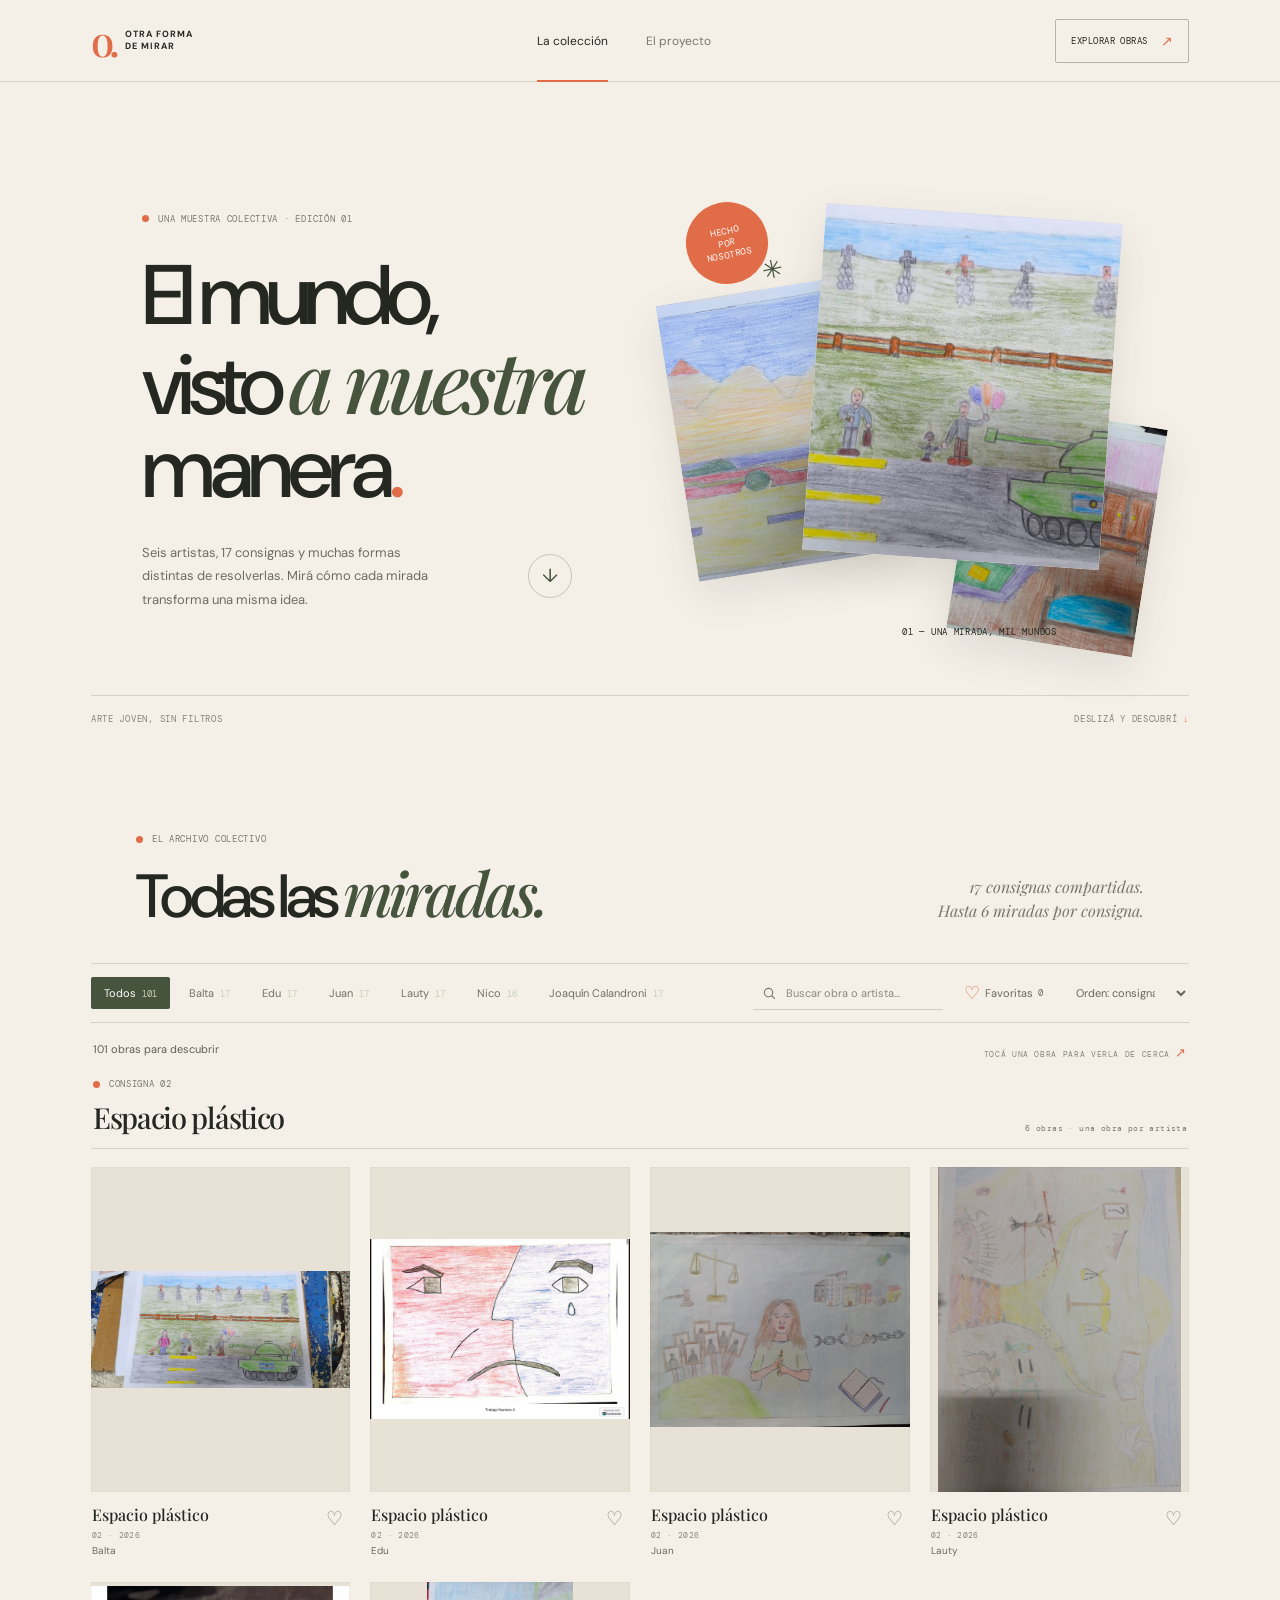
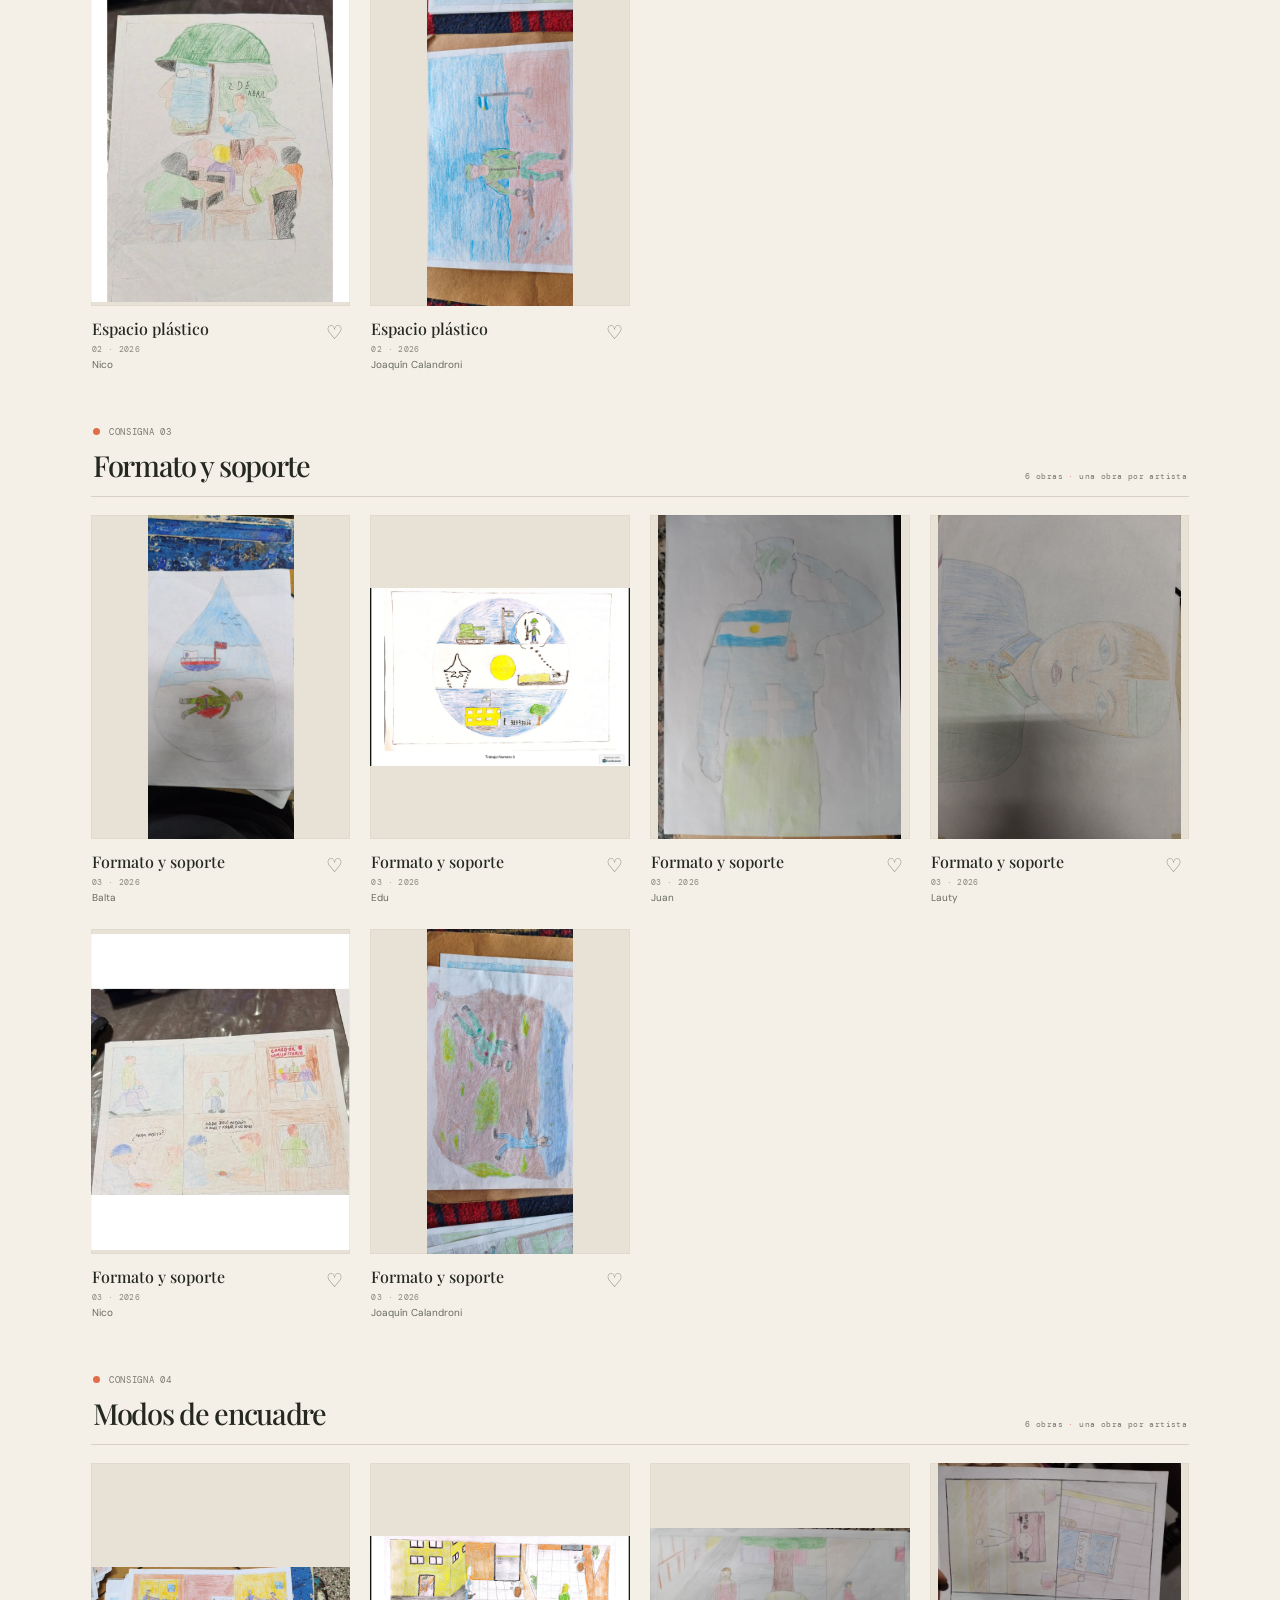
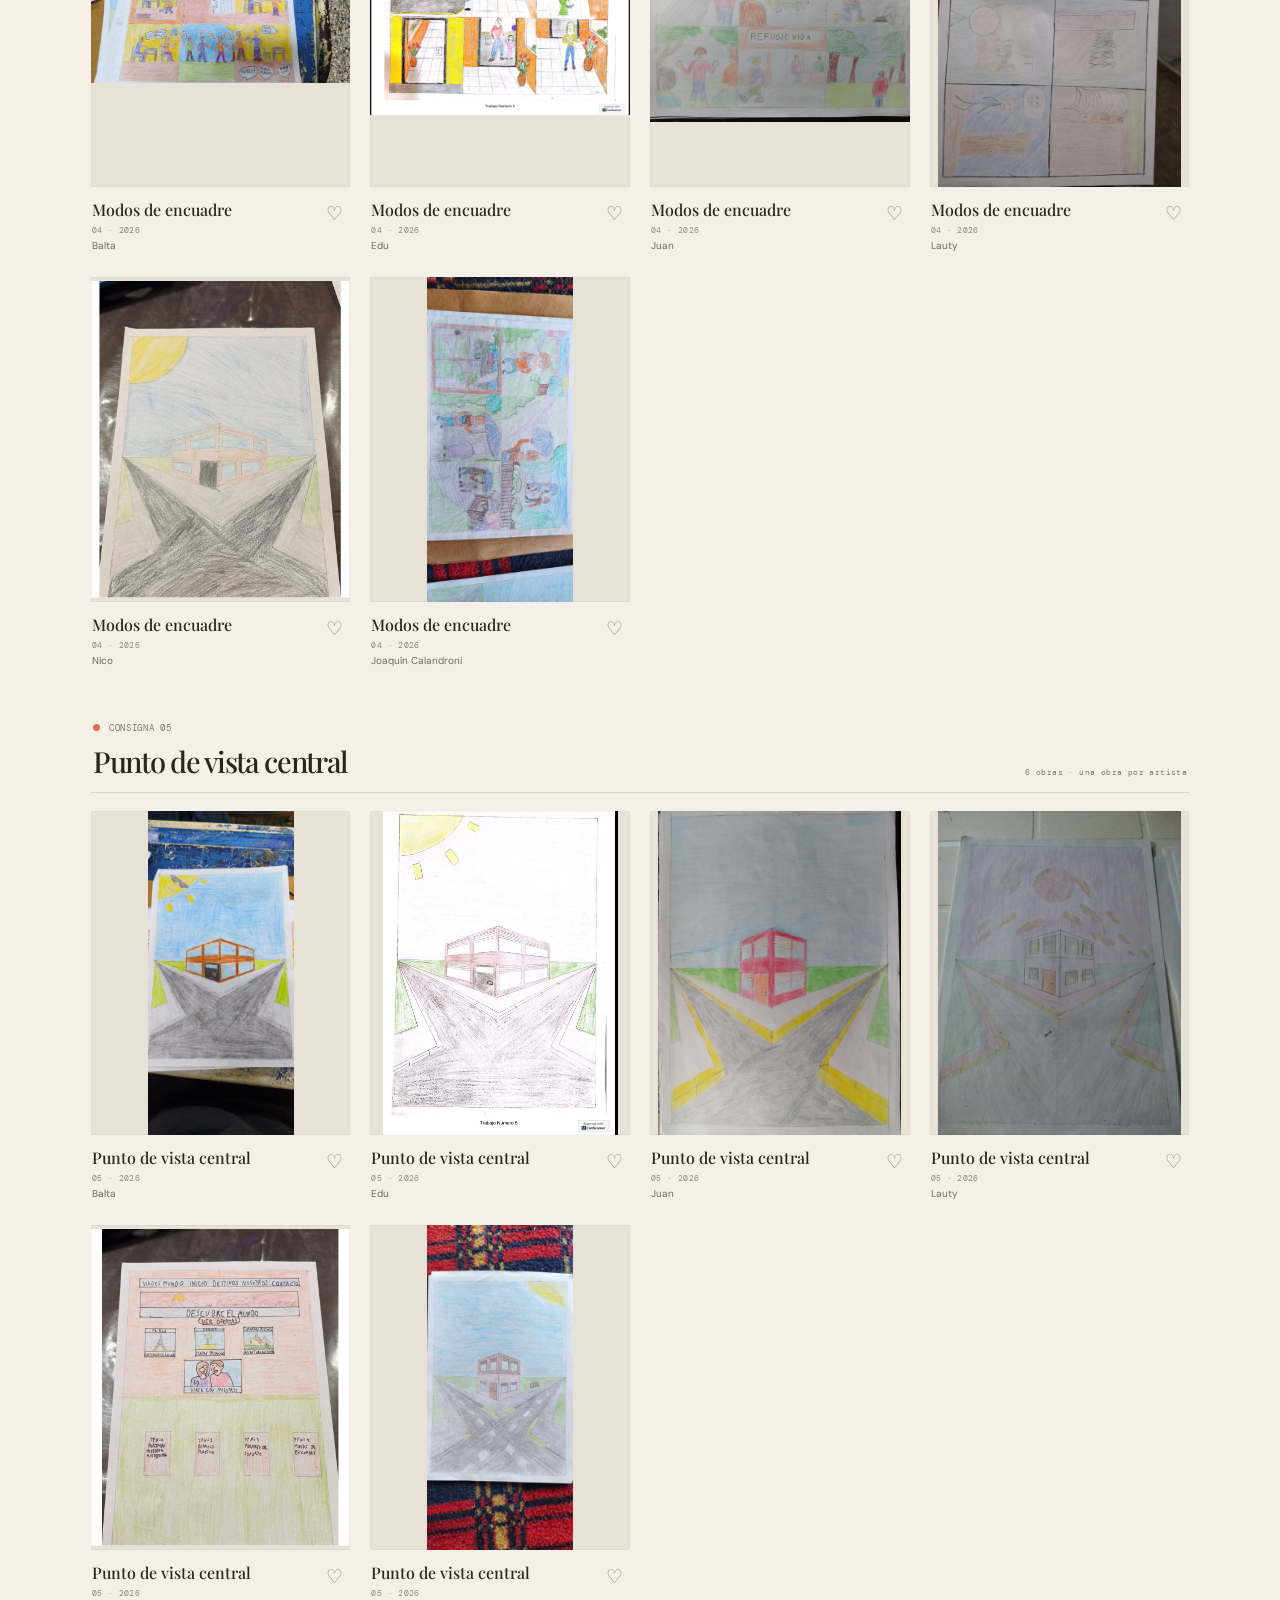
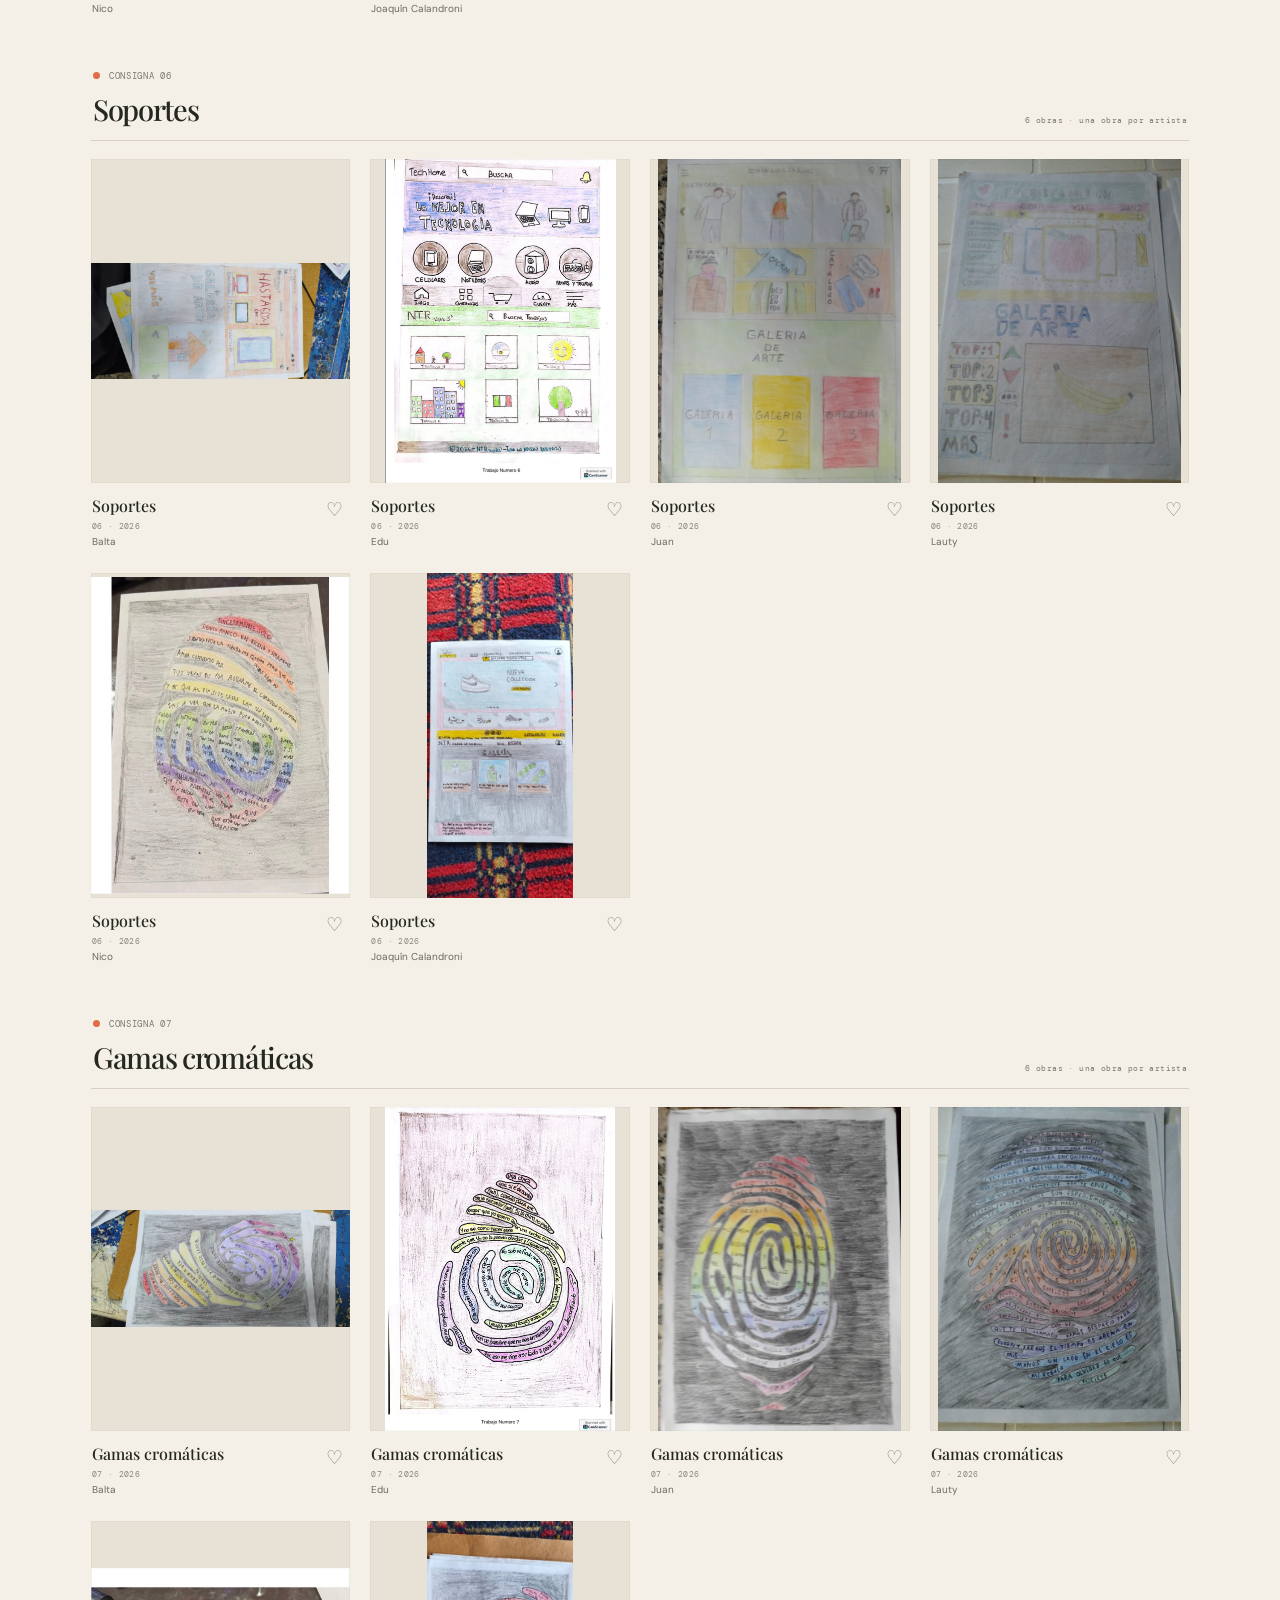
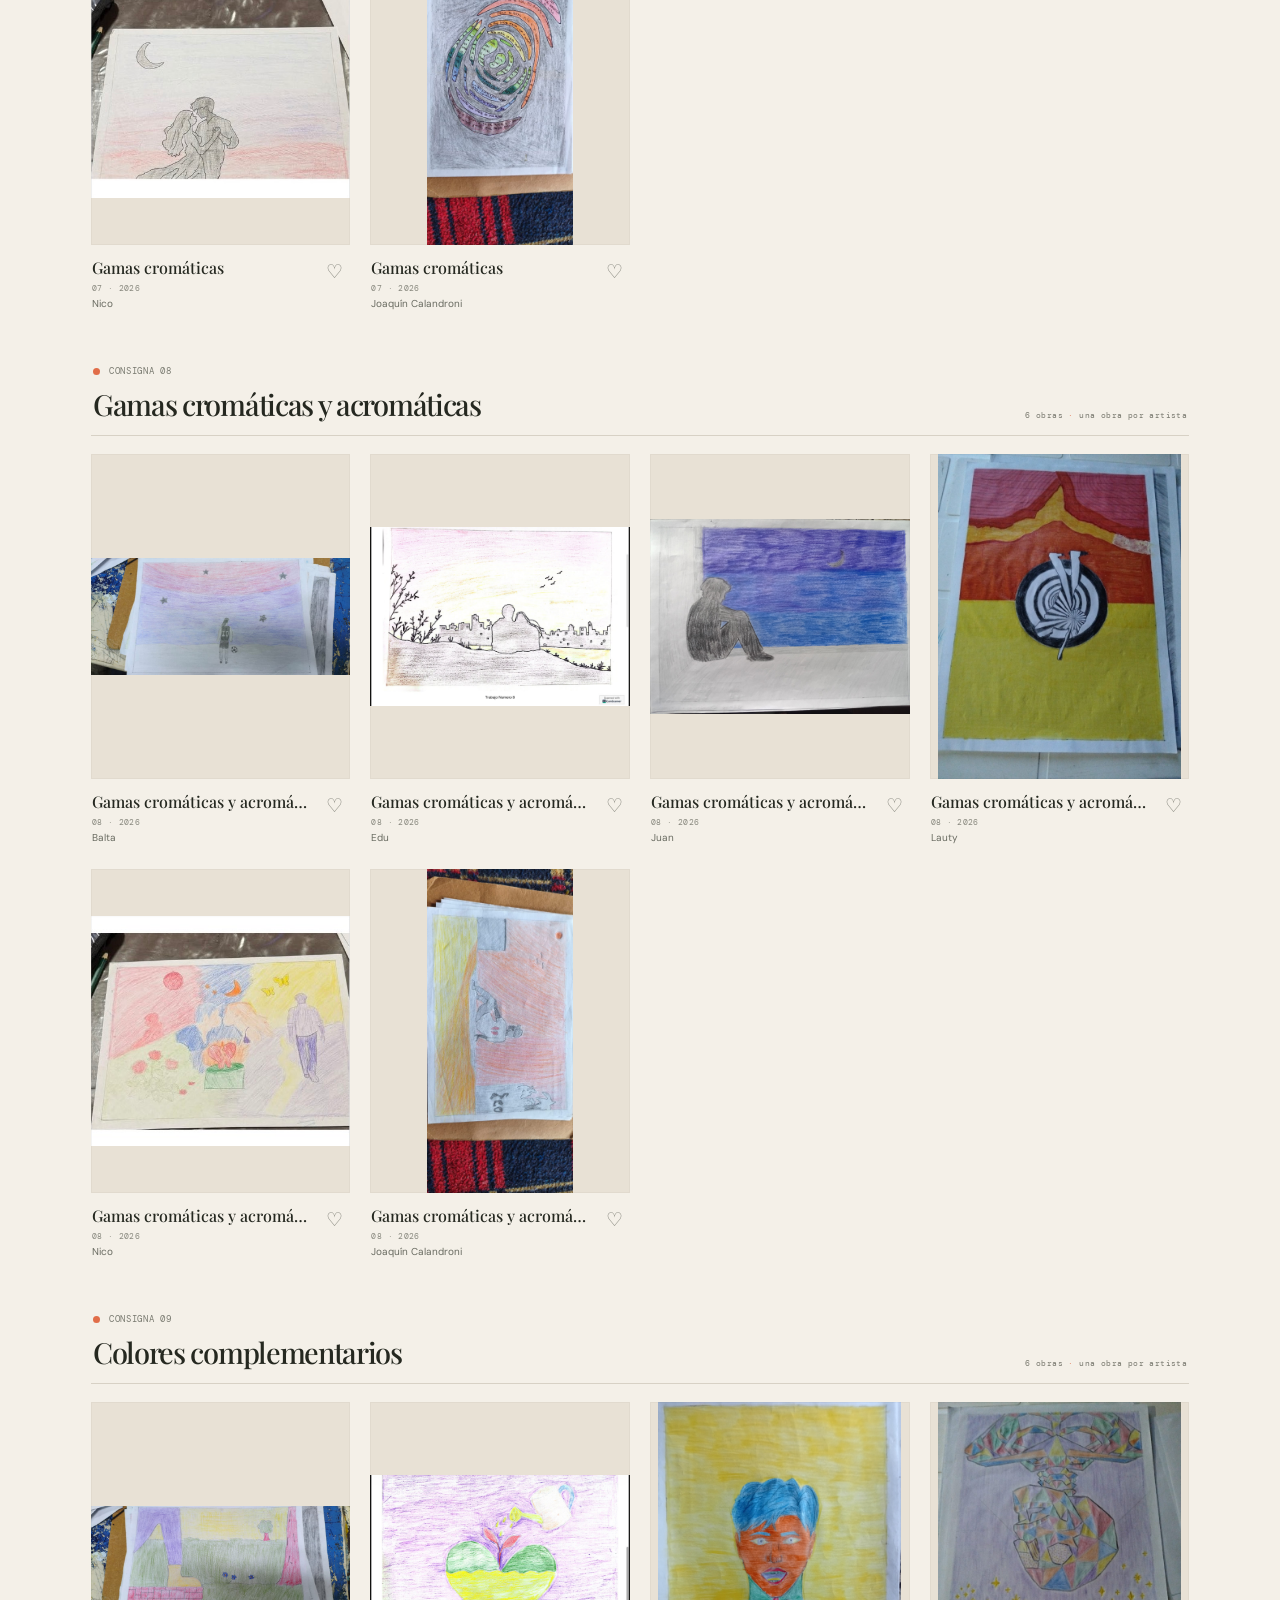
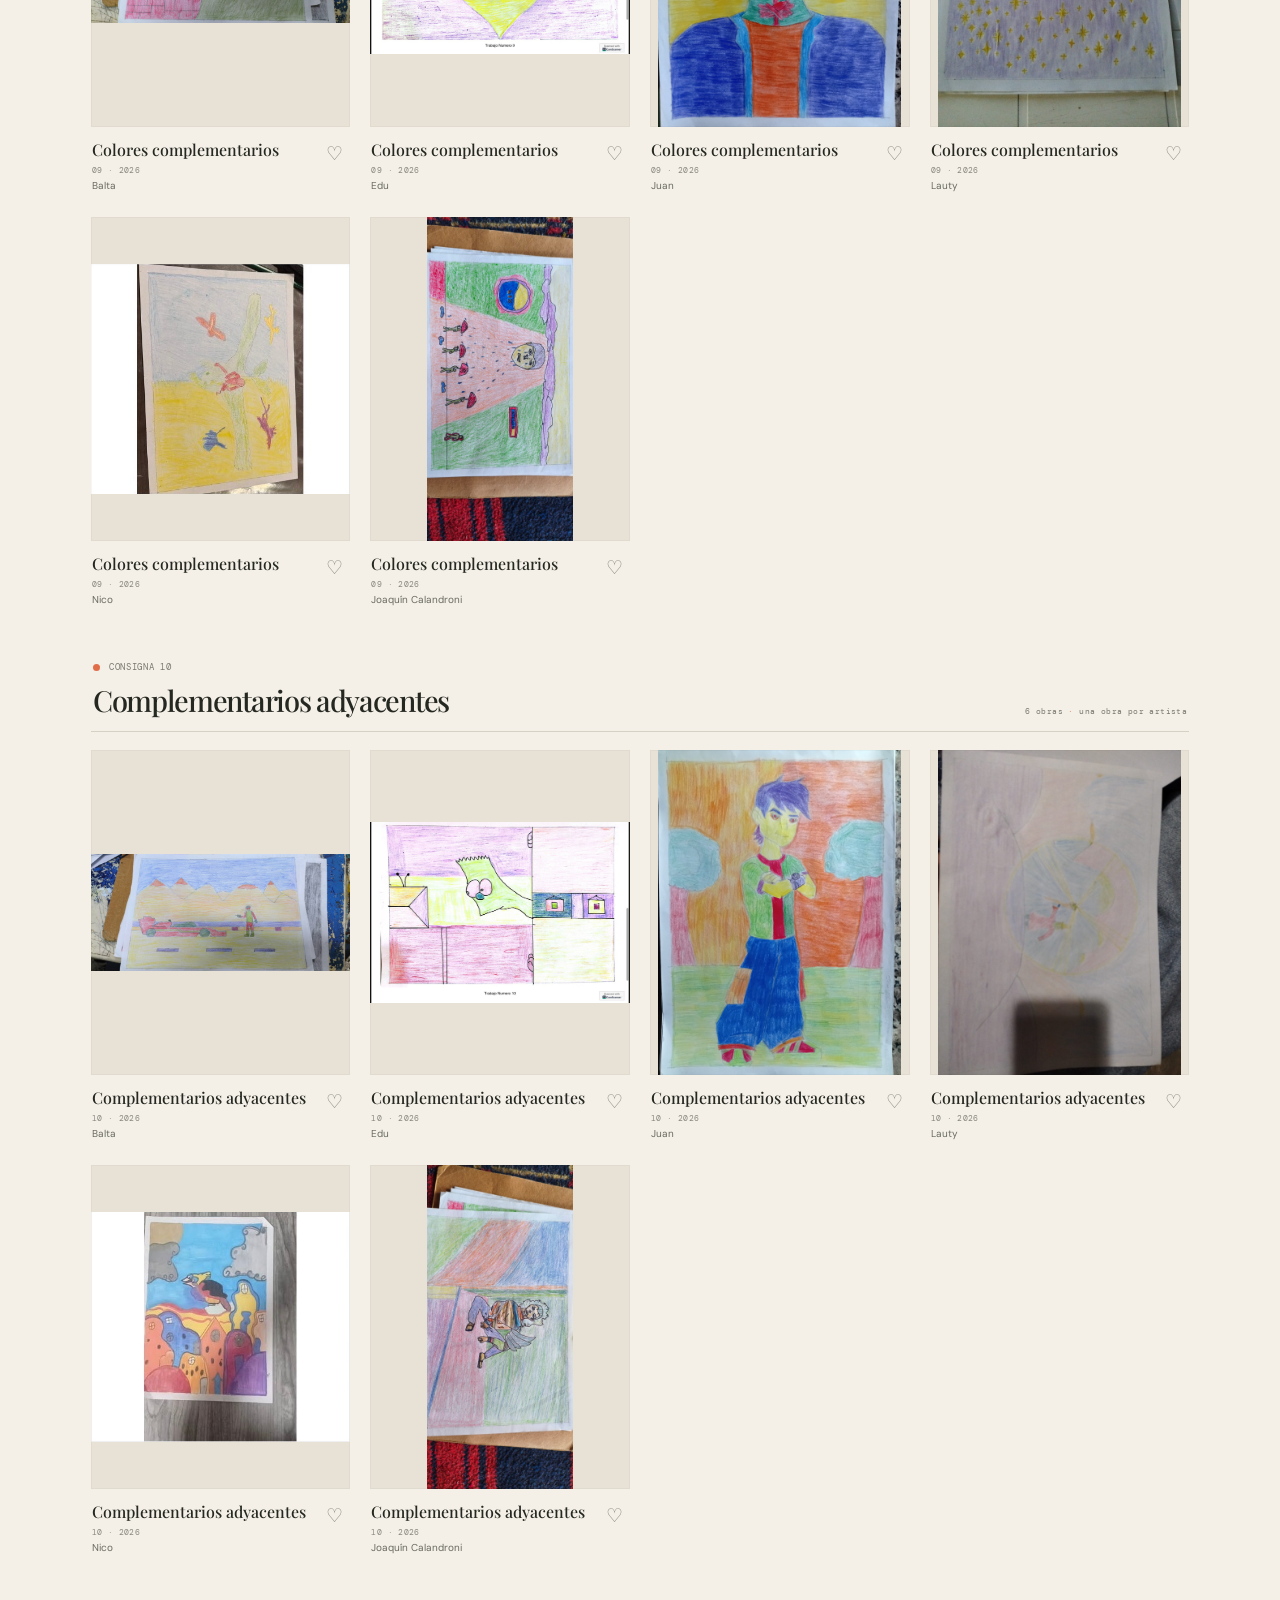
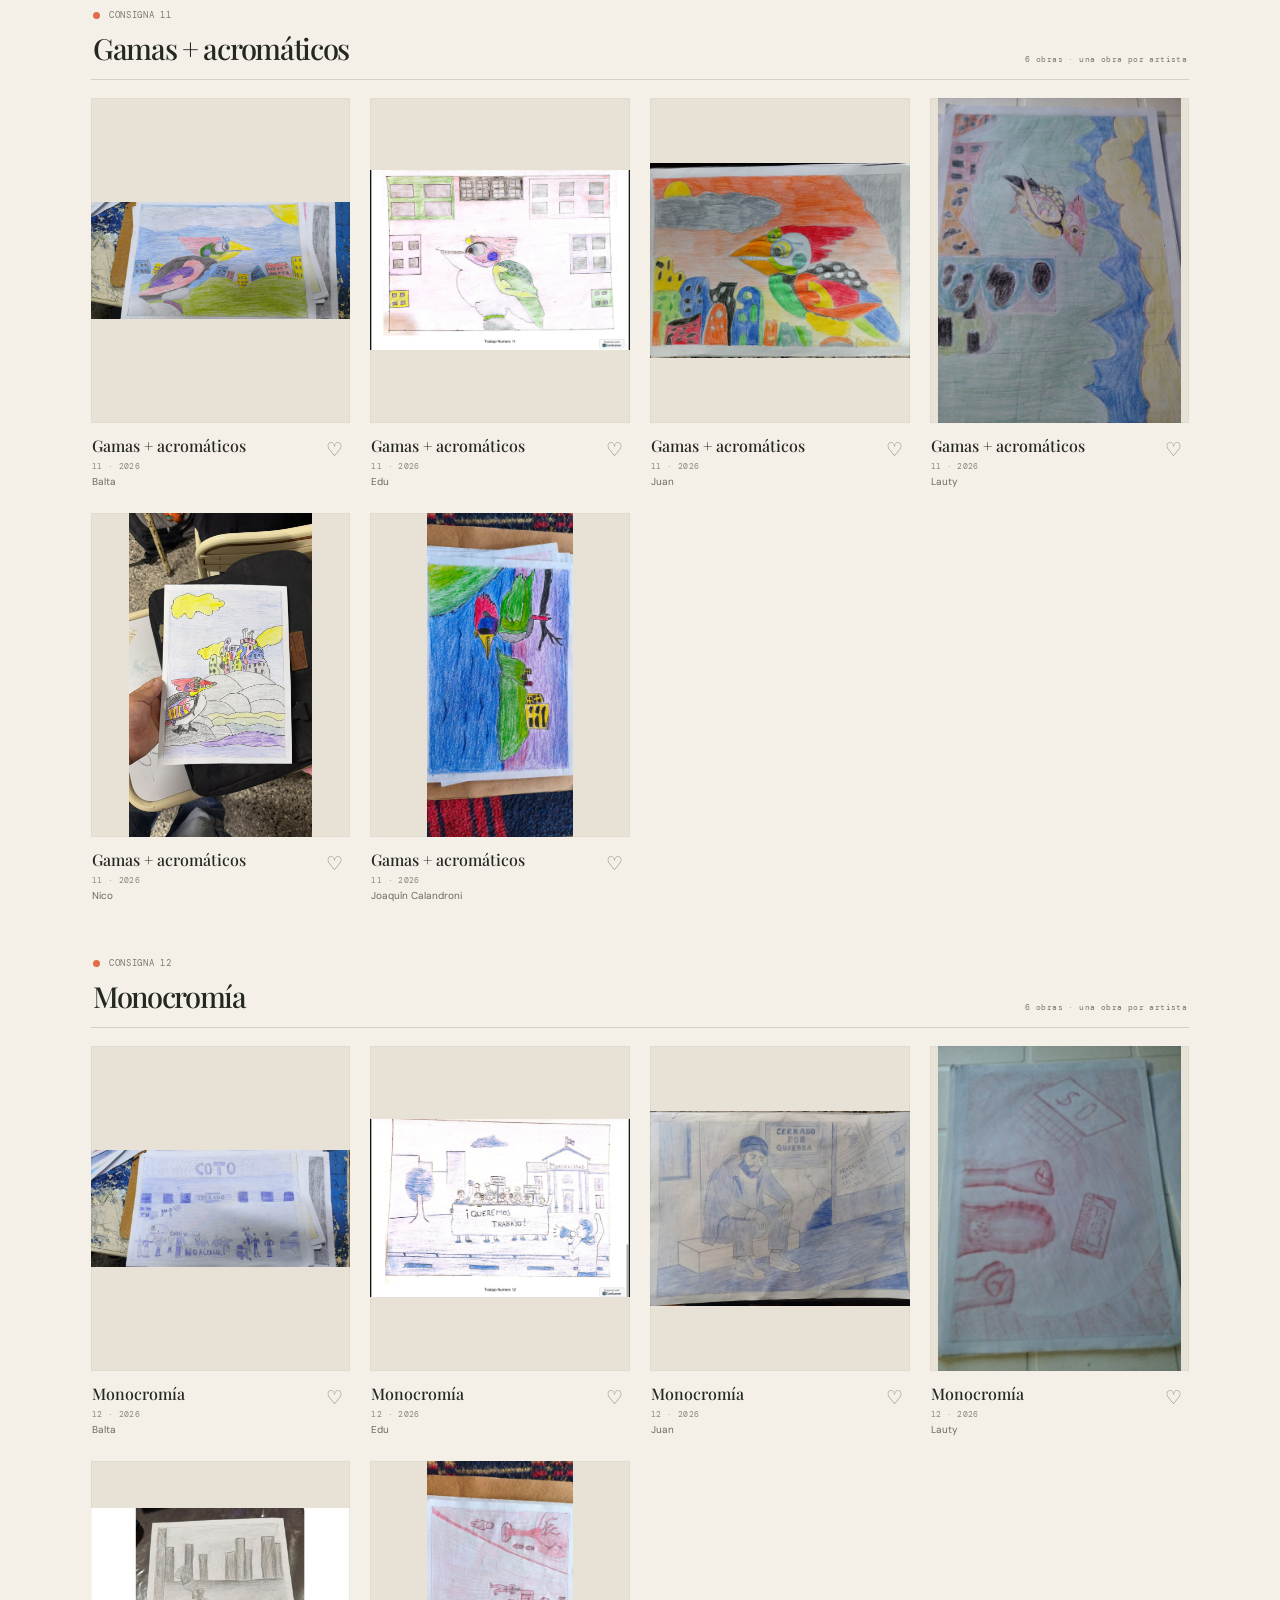
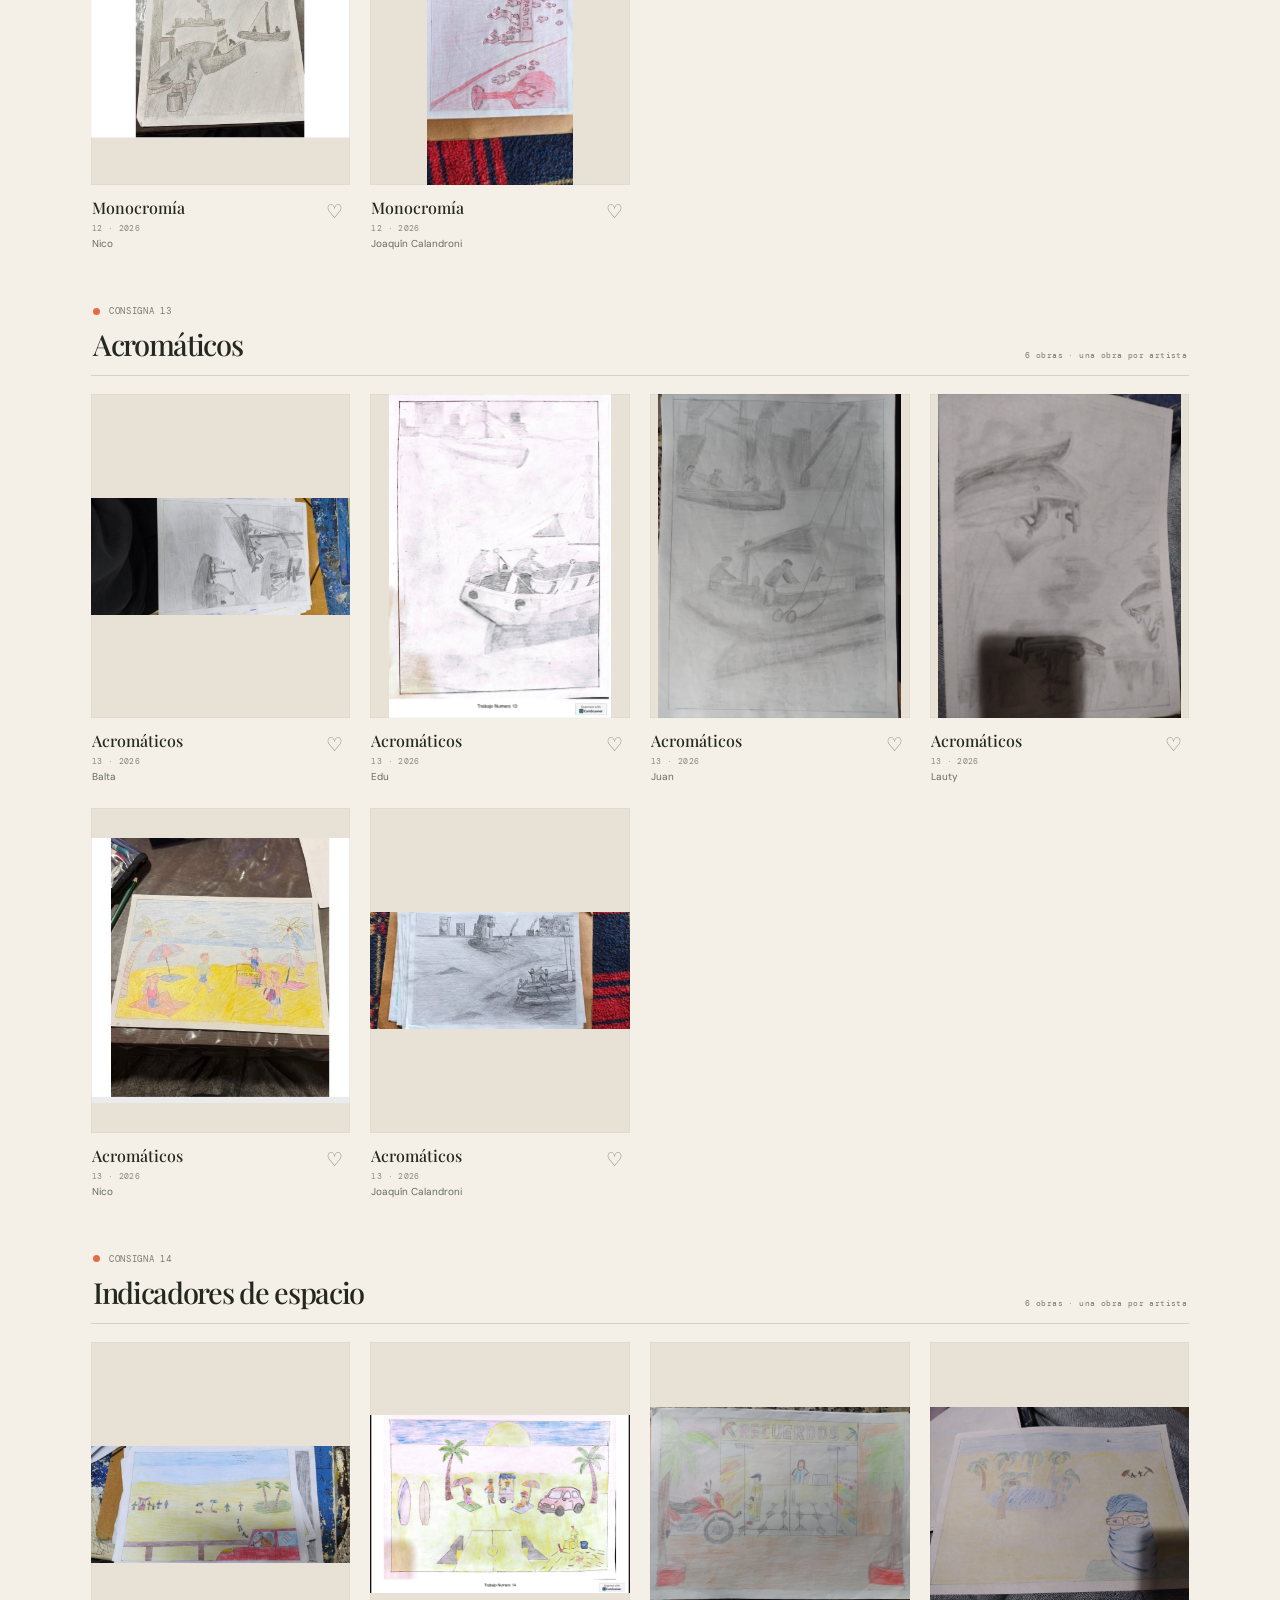
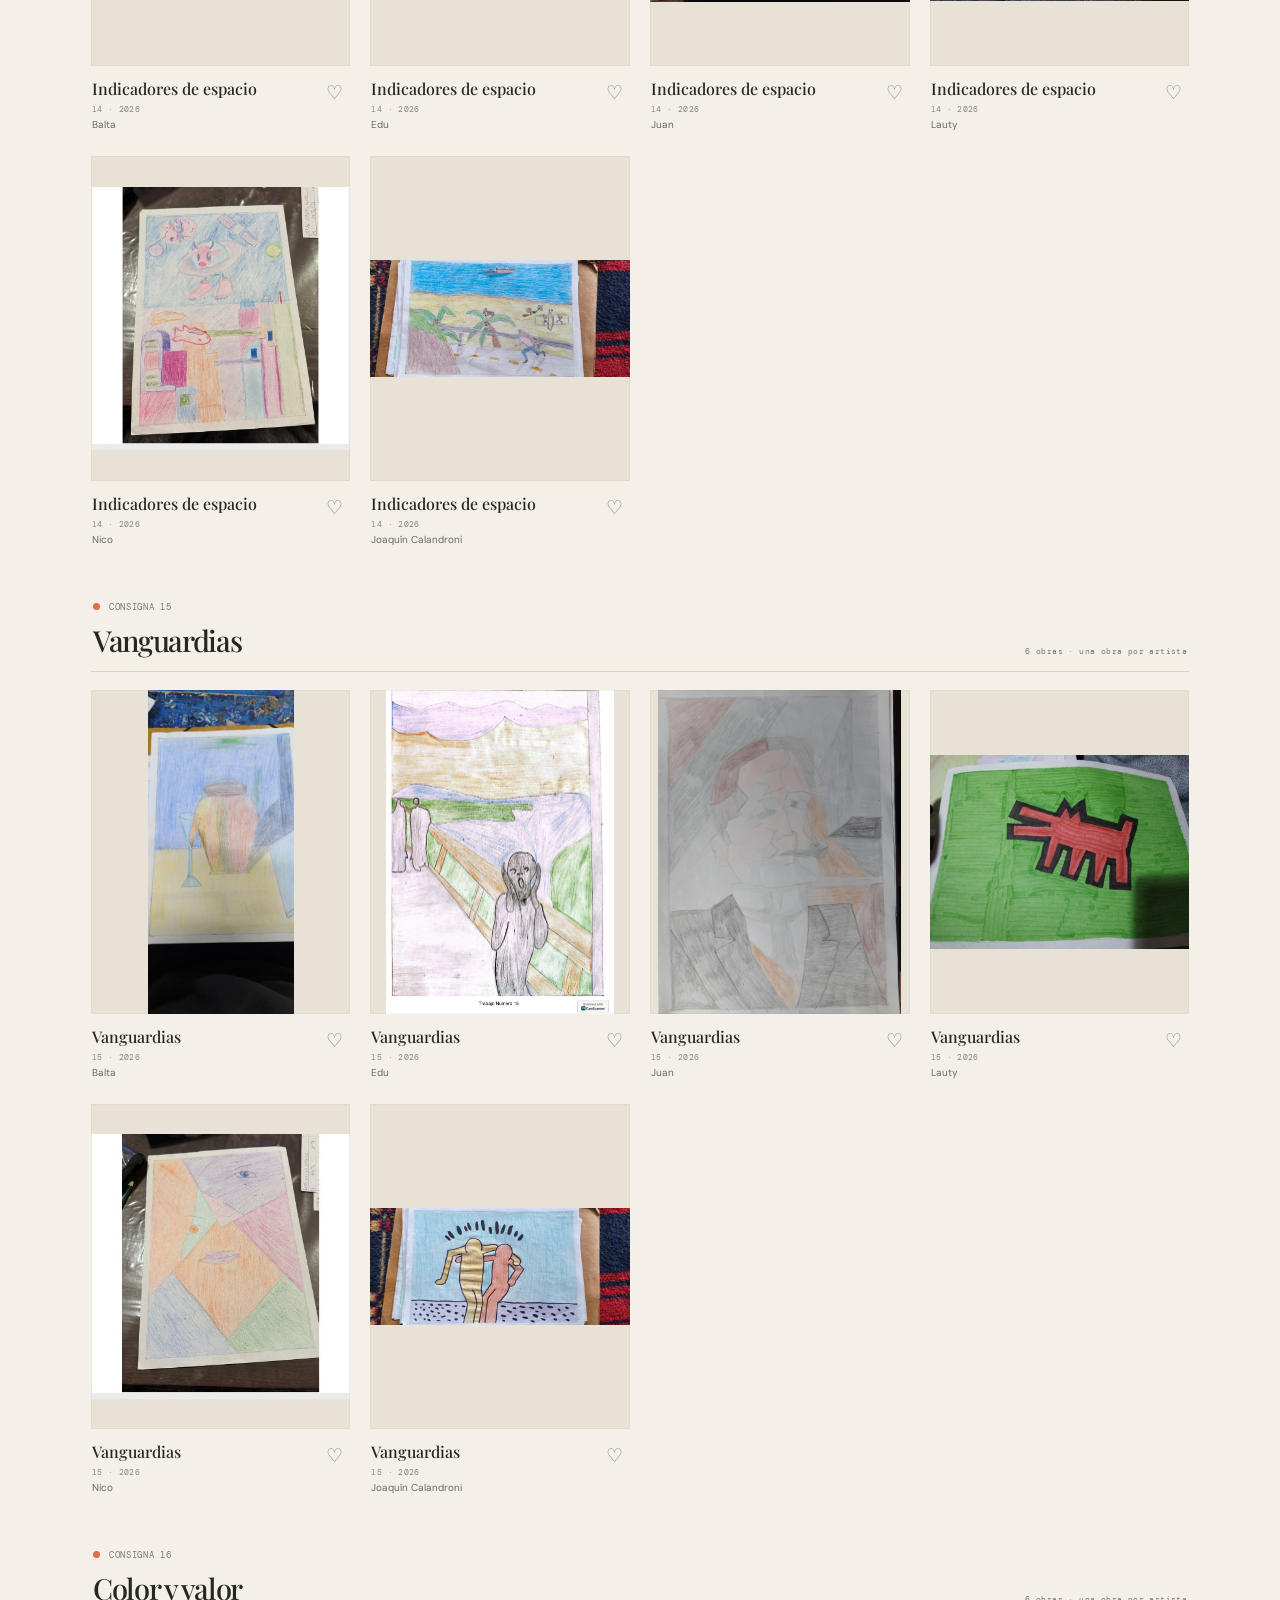
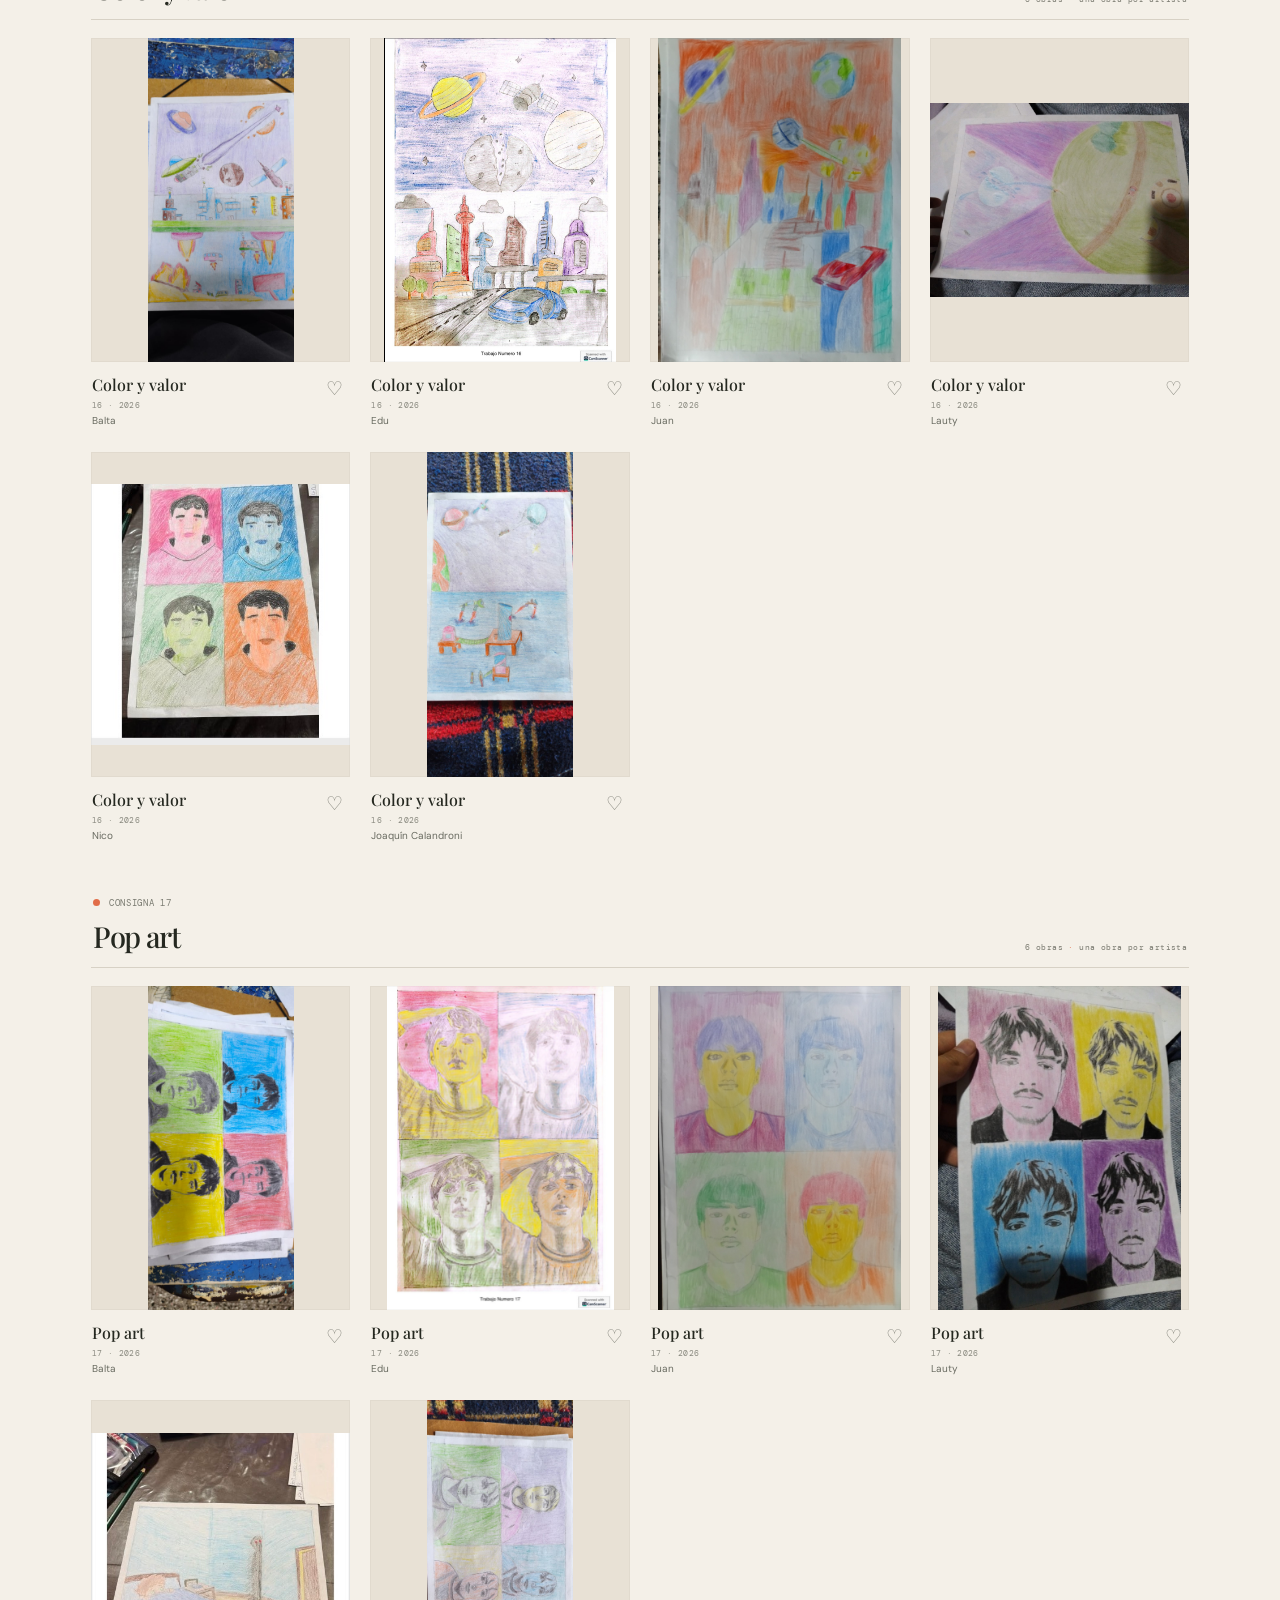
==== commit 07c7ddb1: "aaaaaaa9999" ====
--- a/galeria/index.html
+++ b/galeria/index.html
@@ -4,7 +4,7 @@
     <meta charset="utf-8">
     <meta name="viewport" content="width=device-width, initial-scale=1">
     <meta name="theme-color" content="#f4f0e8">
-    <meta name="description" content="Una muestra colectiva de arte joven: 130 obras, 130 maneras de mirar.">
+    <meta name="description" content="Una muestra colectiva de arte joven: seis artistas, 17 consignas y muchas maneras de mirar.">
     <title>Otra forma de mirar — muestra colectiva</title>
     <link rel="preconnect" href="https://fonts.googleapis.com">
     <link rel="preconnect" href="https://fonts.gstatic.com" crossorigin>
@@ -31,14 +31,14 @@
           <p class="eyebrow"><span class="eyebrow-dot"></span> UNA MUESTRA COLECTIVA · EDICIÓN 01</p>
           <h1 id="hero-title">El mundo,<br>visto <em>a nuestra</em><br><span class="last-line">manera<span class="hero-period">.</span></span></h1>
           <div class="hero-bottom">
-            <p class="hero-description">Siete artistas, diecinueve consignas y muchas formas distintas de resolverlas. Mirá cómo cada mirada transforma una misma idea.</p>
+            <p class="hero-description">Seis artistas, 17 consignas y muchas formas distintas de resolverlas. Mirá cómo cada mirada transforma una misma idea.</p>
             <a class="round-link" href="#coleccion" aria-label="Bajar a la colección">↓</a>
           </div>
         </div>
         <div class="hero-art" aria-label="Collage de obras de muestra">
-          <div class="hero-art-frame hero-frame-main"><img id="hero-main-art" alt="Obra abstracta de muestra"></div>
-          <div class="hero-art-frame hero-frame-secondary"><img id="hero-secondary-art" alt="Obra abstracta de muestra"></div>
-          <div class="hero-art-frame hero-frame-tertiary"><img id="hero-tertiary-art" alt="Obra abstracta de muestra"></div>
+          <div class="hero-art-frame hero-frame-main"><img id="hero-main-art" alt="Obra de la muestra"></div>
+          <div class="hero-art-frame hero-frame-secondary"><img id="hero-secondary-art" alt="Obra de la muestra"></div>
+          <div class="hero-art-frame hero-frame-tertiary"><img id="hero-tertiary-art" alt="Obra de la muestra"></div>
           <span class="hero-sticker" aria-hidden="true">HECHO<br>POR<br>NOSOTROS <span>✳</span></span>
           <p class="hero-caption">01 — UNA MIRADA, MIL MUNDOS</p>
           <span class="hero-index" aria-hidden="true">2025—26</span>
@@ -52,19 +52,18 @@
             <p class="eyebrow"><span class="eyebrow-dot"></span> EL ARCHIVO COLECTIVO</p>
             <h2 id="collection-title">Todas las <em>miradas.</em></h2>
           </div>
-          <p class="section-note">19 consignas compartidas.<br>Hasta 7 miradas por consigna.</p>
+          <p class="section-note">17 consignas compartidas.<br>Hasta 6 miradas por consigna.</p>
         </div>
 
         <div class="collection-toolbar">
           <div class="filter-chips" role="group" aria-label="Filtrar por artista">
-            <button class="filter-chip is-active" data-artist="Todos" type="button" aria-pressed="true">Todos <span>130</span></button>
-            <button class="filter-chip" data-artist="Artista 01" type="button" aria-pressed="false">Artista 01</button>
-            <button class="filter-chip" data-artist="Artista 02" type="button" aria-pressed="false">Artista 02</button>
-            <button class="filter-chip" data-artist="Artista 03" type="button" aria-pressed="false">Artista 03</button>
-            <button class="filter-chip" data-artist="Artista 04" type="button" aria-pressed="false">Artista 04</button>
-            <button class="filter-chip" data-artist="Artista 05" type="button" aria-pressed="false">Artista 05</button>
-            <button class="filter-chip" data-artist="Artista 06" type="button" aria-pressed="false">Artista 06</button>
-            <button class="filter-chip" data-artist="Artista 07" type="button" aria-pressed="false">Artista 07</button>
+            <button class="filter-chip is-active" data-artist="Todos" type="button" aria-pressed="true">Todos <span data-count></span></button>
+            <button class="filter-chip" data-artist="Balta" type="button" aria-pressed="false">Balta <span data-count></span></button>
+            <button class="filter-chip" data-artist="Edu" type="button" aria-pressed="false">Edu <span data-count></span></button>
+            <button class="filter-chip" data-artist="Juan" type="button" aria-pressed="false">Juan <span data-count></span></button>
+            <button class="filter-chip" data-artist="Lauty" type="button" aria-pressed="false">Lauty <span data-count></span></button>
+            <button class="filter-chip" data-artist="Nico" type="button" aria-pressed="false">Nico <span data-count></span></button>
+            <button class="filter-chip" data-artist="Joaquín Calandroni" type="button" aria-pressed="false">Joaquín Calandroni <span data-count></span></button>
           </div>
           <div class="toolbar-actions">
             <label class="search-box">
@@ -84,7 +83,7 @@
         </div>
 
         <div class="results-line" aria-live="polite">
-          <p id="results-count">130 obras para descubrir</p>
+          <p id="results-count">101 obras para descubrir</p>
           <span>TOCÁ UNA OBRA PARA VERLA DE CERCA <span aria-hidden="true">↗</span></span>
         </div>
 
@@ -95,7 +94,7 @@
           <p>Probá con otra búsqueda o cambiá los filtros.</p>
           <button type="button" id="clear-filters">Ver toda la colección</button>
         </div>
-        <div class="collection-end"><span>— FIN DEL RECORRIDO —</span><span>19 CONSIGNAS · 7 ARTISTAS ✳</span></div>
+        <div class="collection-end"><span>— FIN DEL RECORRIDO —</span><span>17 CONSIGNAS · 6 ARTISTAS ✳</span></div>
       </section>
 
       <section class="about" id="acerca">
@@ -103,9 +102,9 @@
         <div class="about-copy">
           <p class="eyebrow"><span class="eyebrow-dot"></span> UN PROYECTO HECHO ENTRE TODOS</p>
           <h2>Un montón de voces.<br><em>Un mismo lugar.</em></h2>
-          <p>Siete artistas respondieron a las mismas consignas. Cada sección reúne sus trabajos para que puedas descubrir, lado a lado, las distintas formas de interpretar una misma idea.</p>
+          <p>Seis artistas respondieron a las mismas 17 consignas. Cada sección reúne sus trabajos para que puedas descubrir, lado a lado, las distintas formas de interpretar una misma idea.</p>
         </div>
-        <div class="about-side"><span>130</span><p>OBRAS<br>PARA EXPLORAR</p><span class="about-star" aria-hidden="true">✳</span></div>
+        <div class="about-side"><span>101</span><p>OBRAS<br>PARA EXPLORAR</p><span class="about-star" aria-hidden="true">✳</span></div>
       </section>
     </main>
 
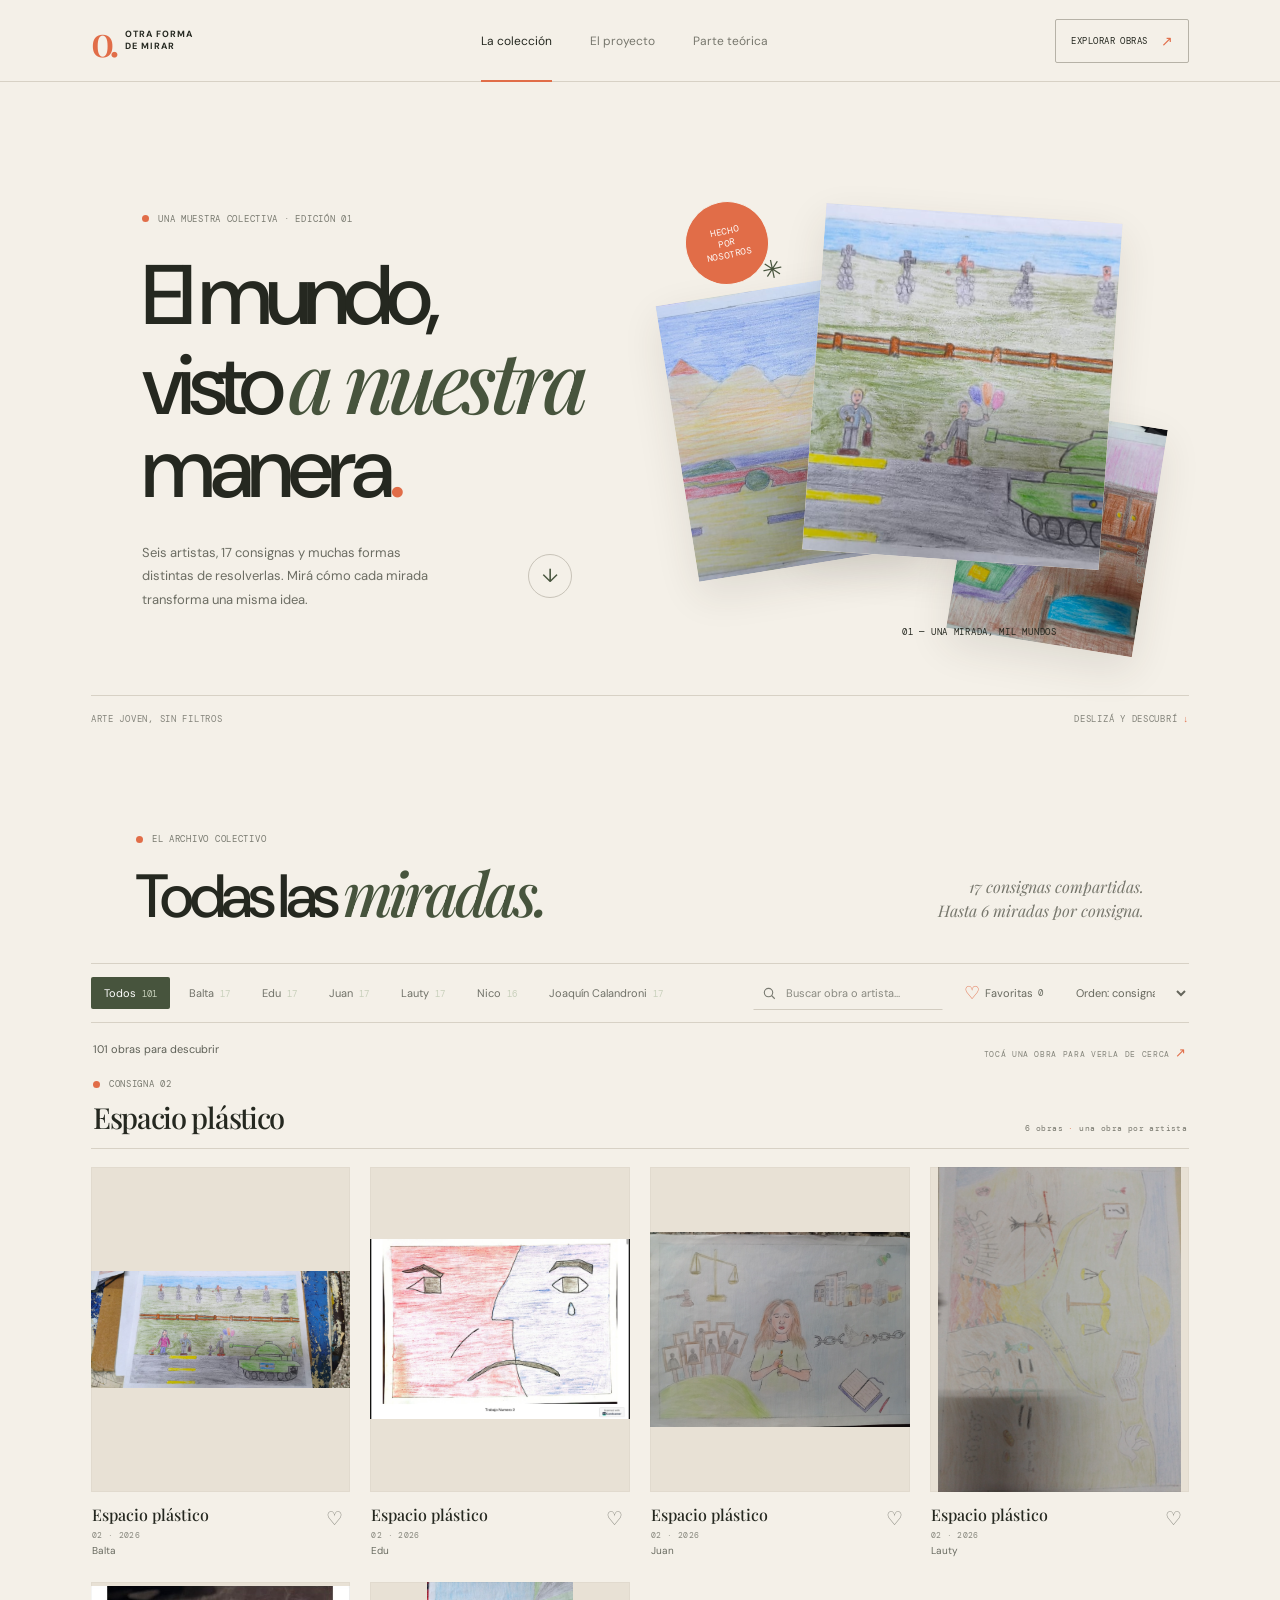
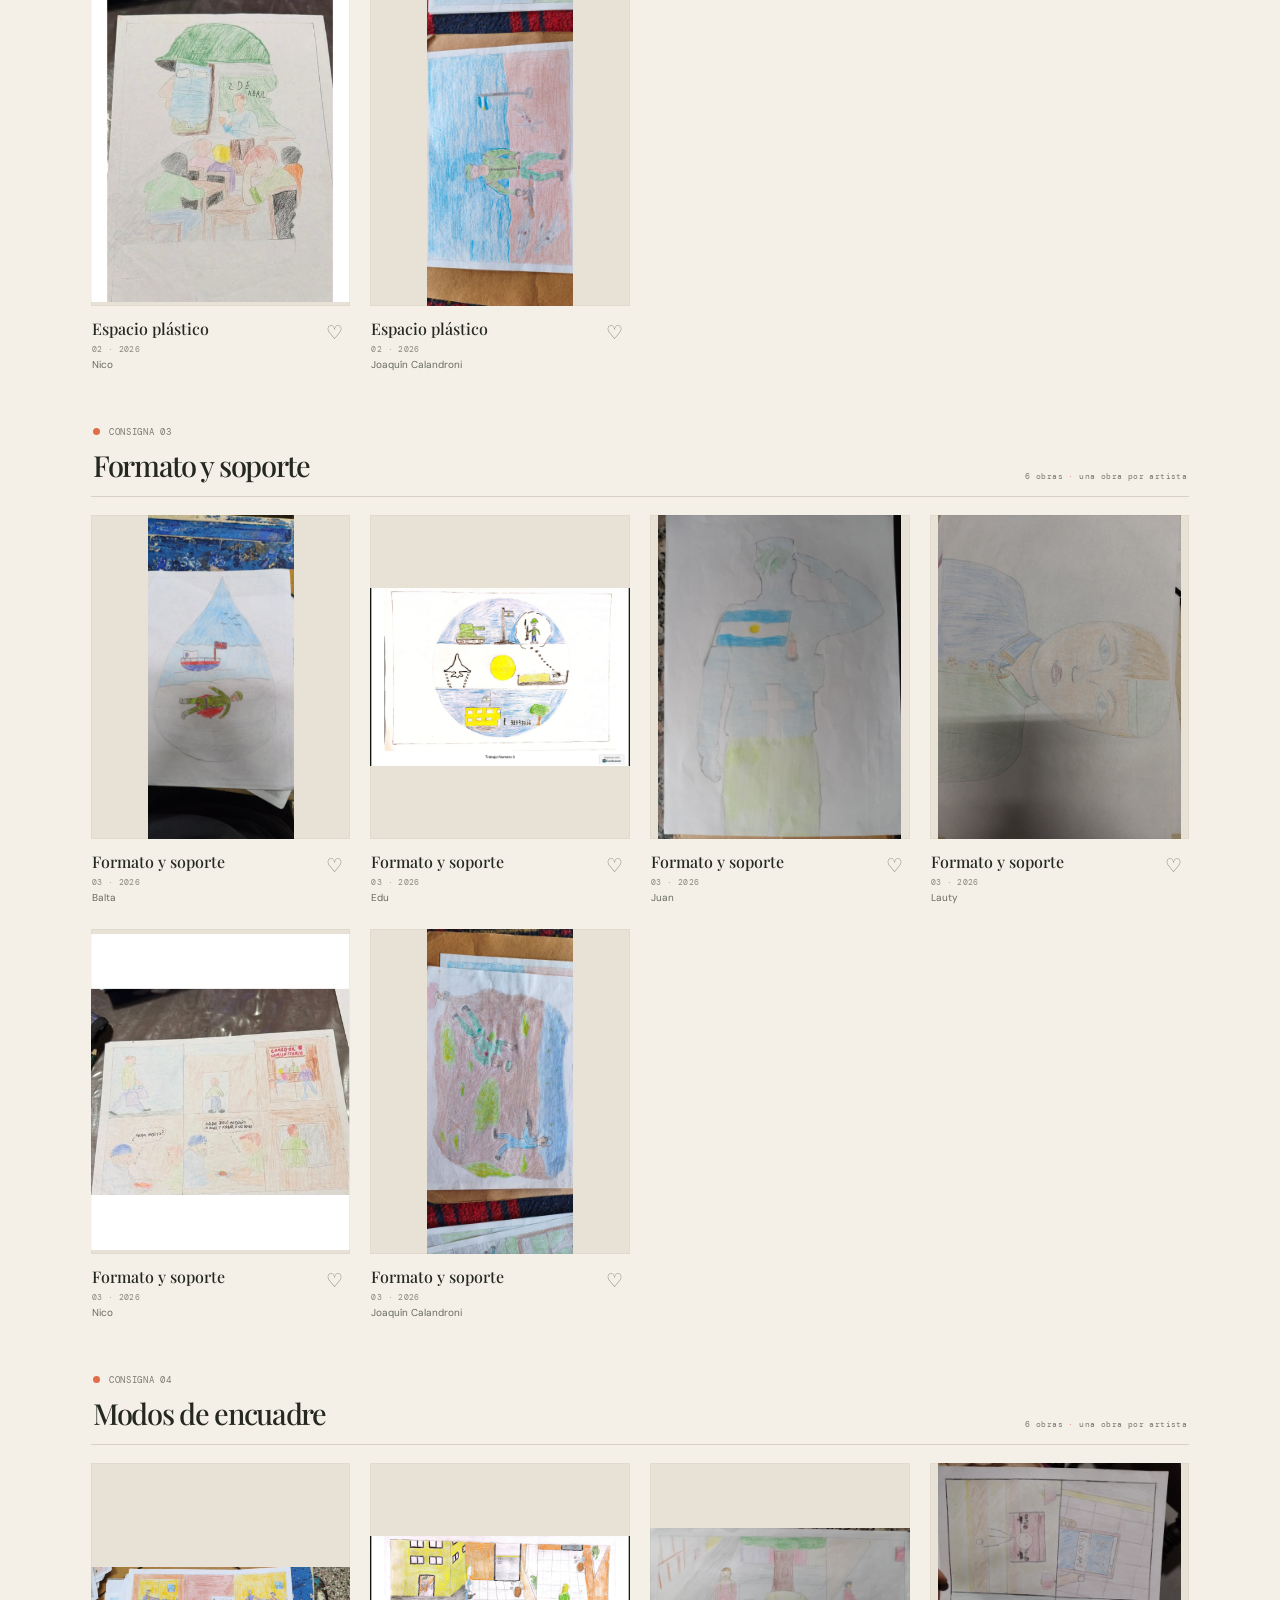
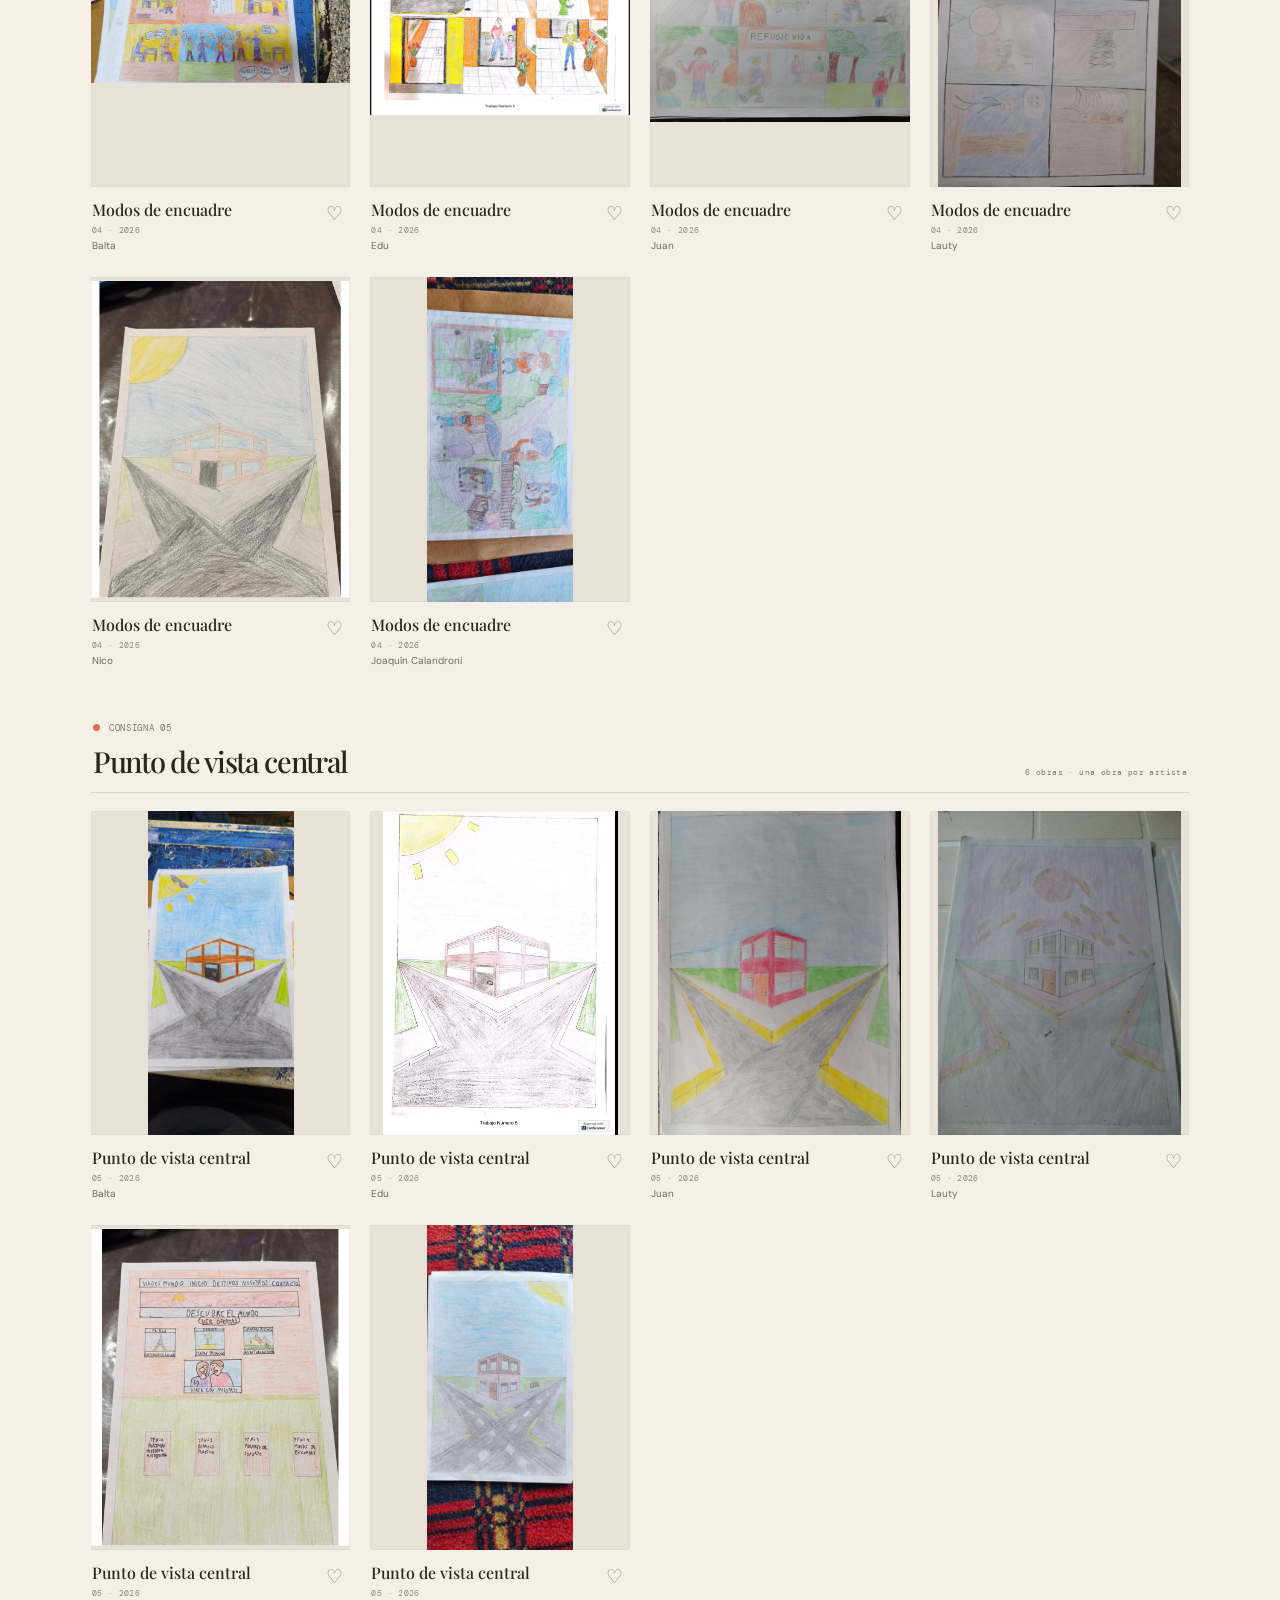
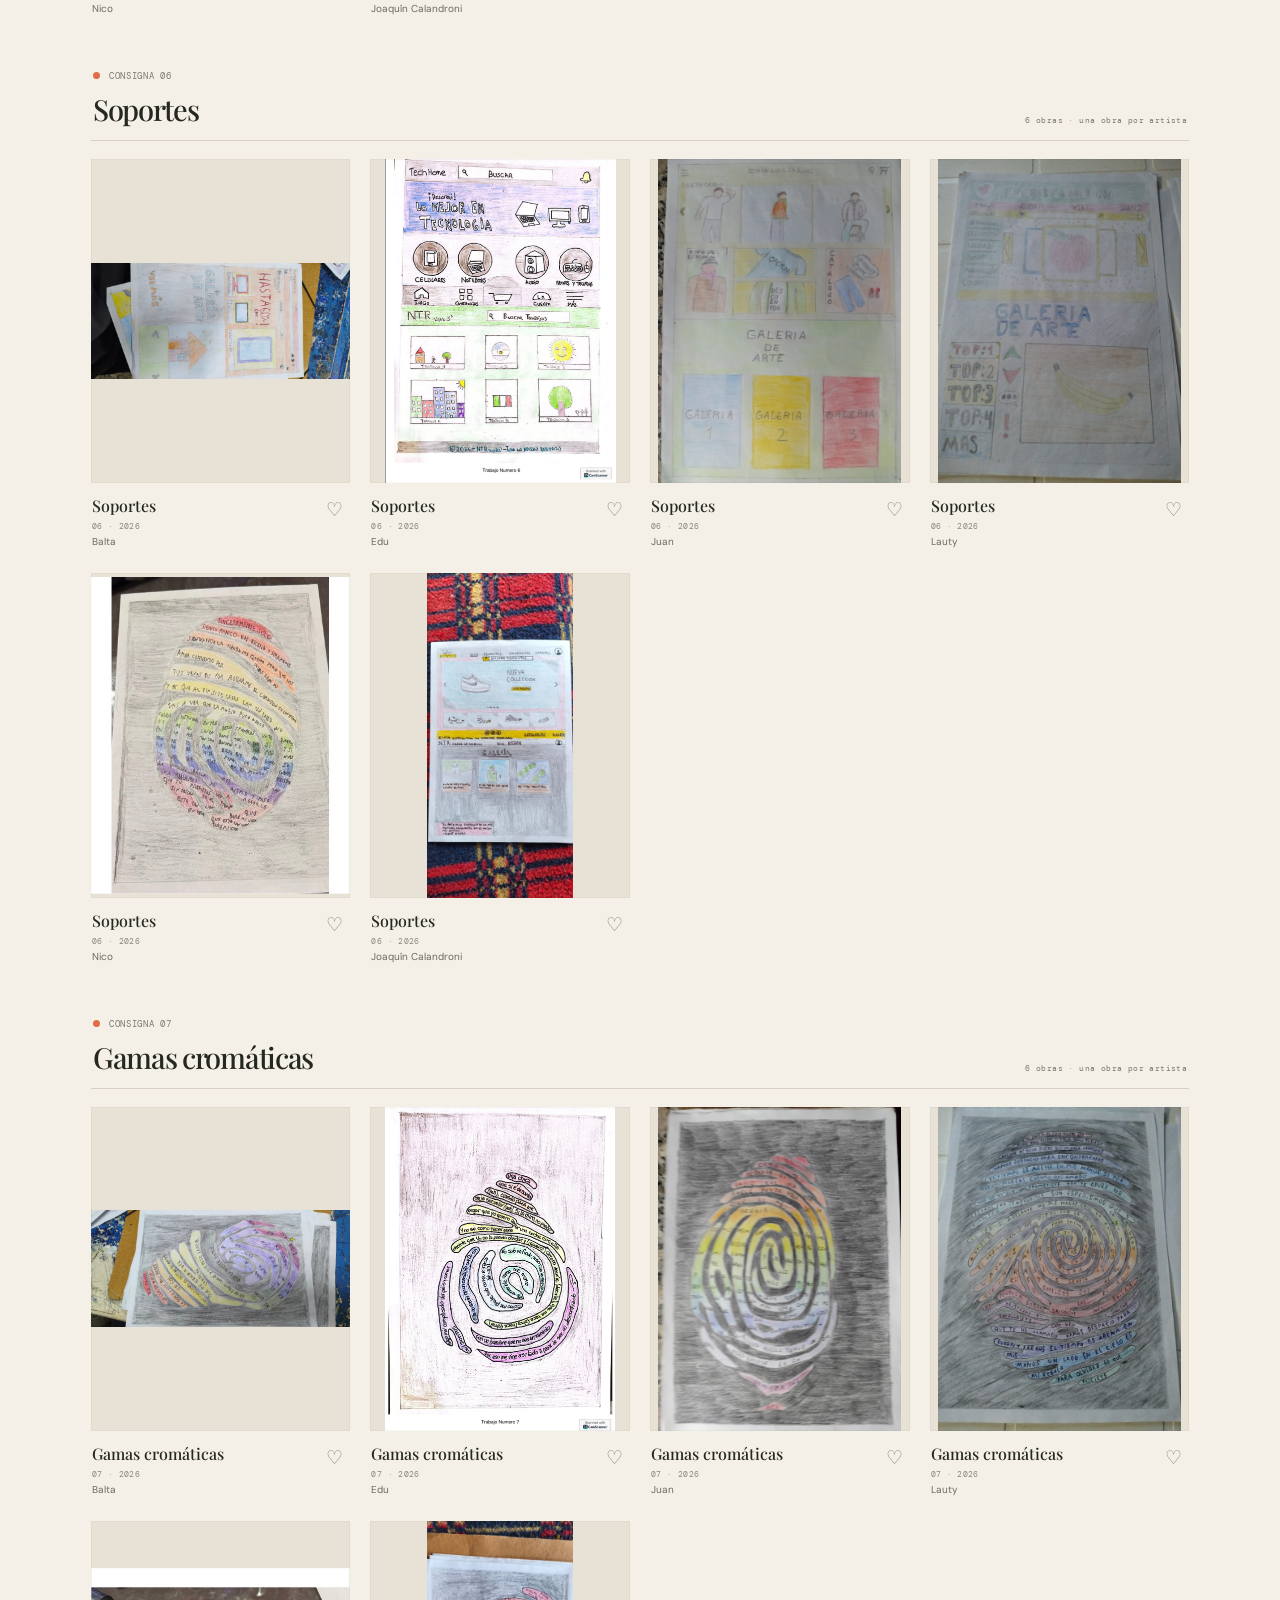
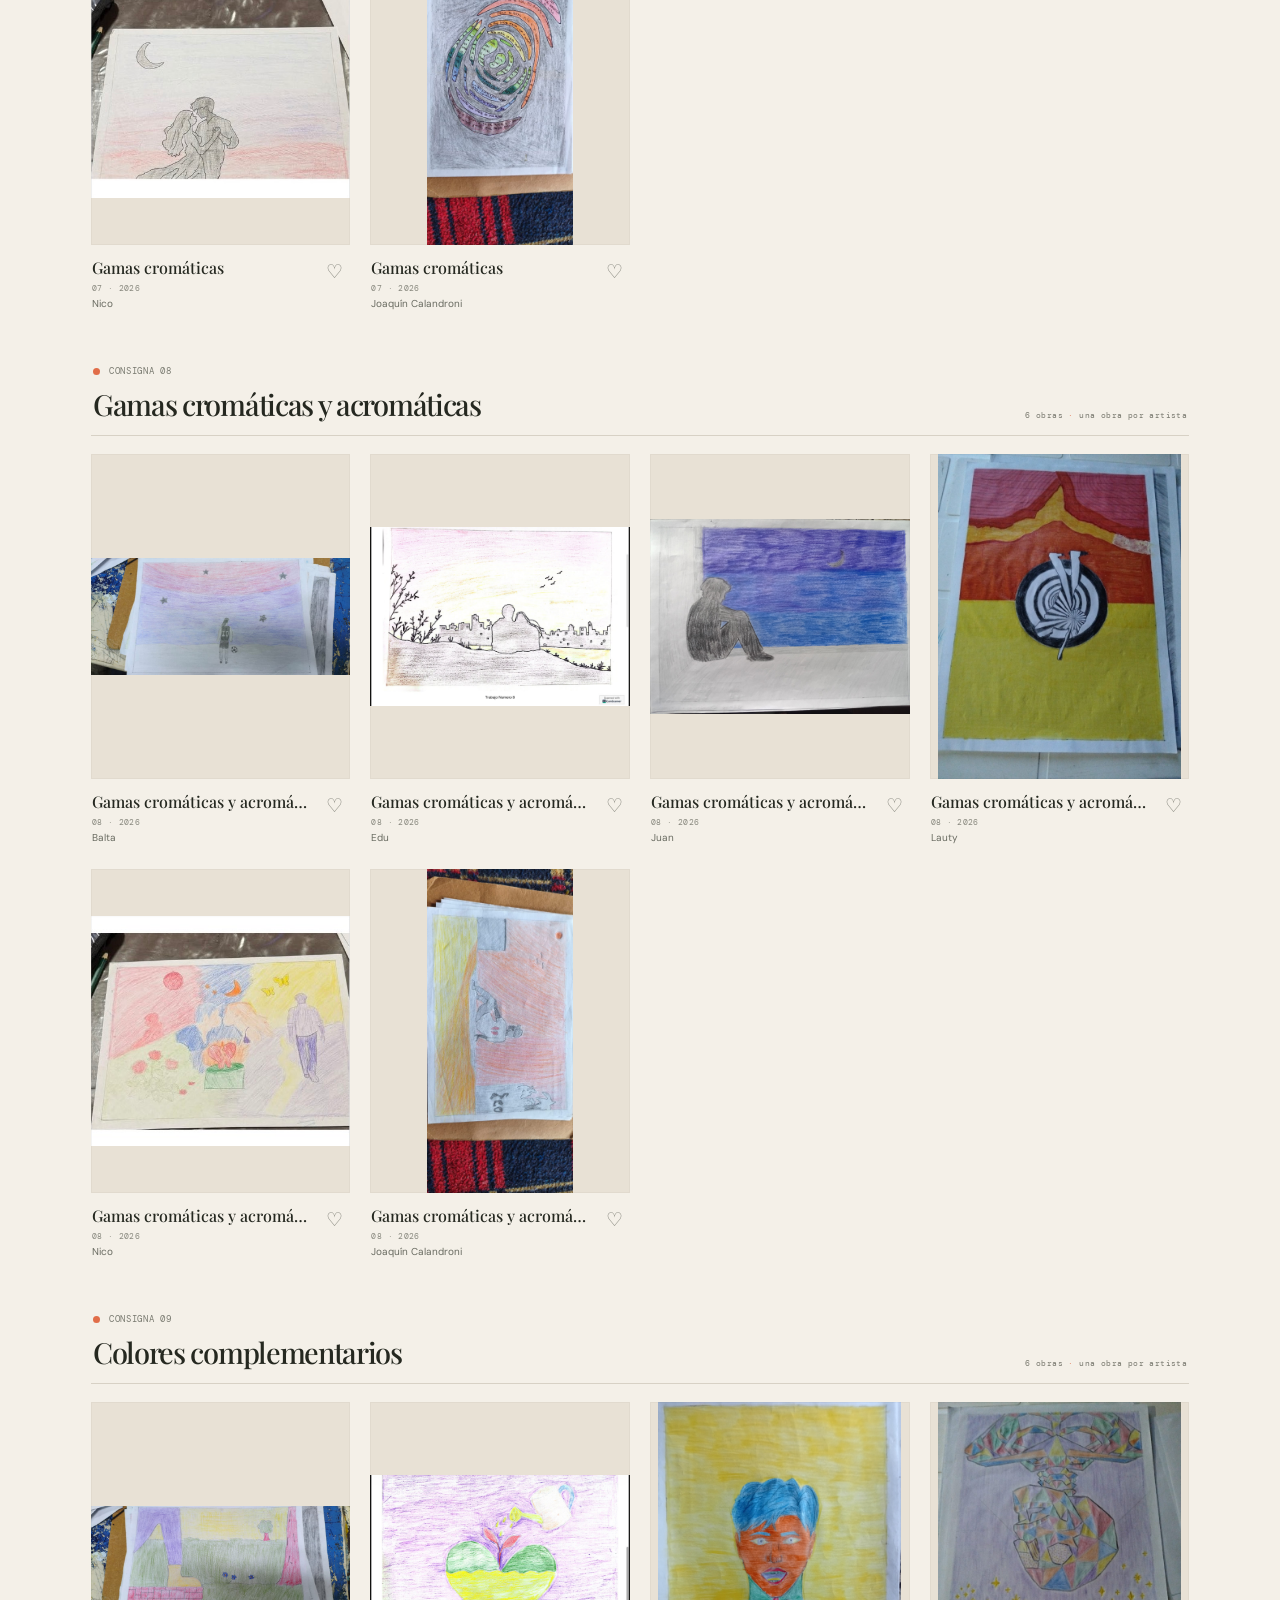
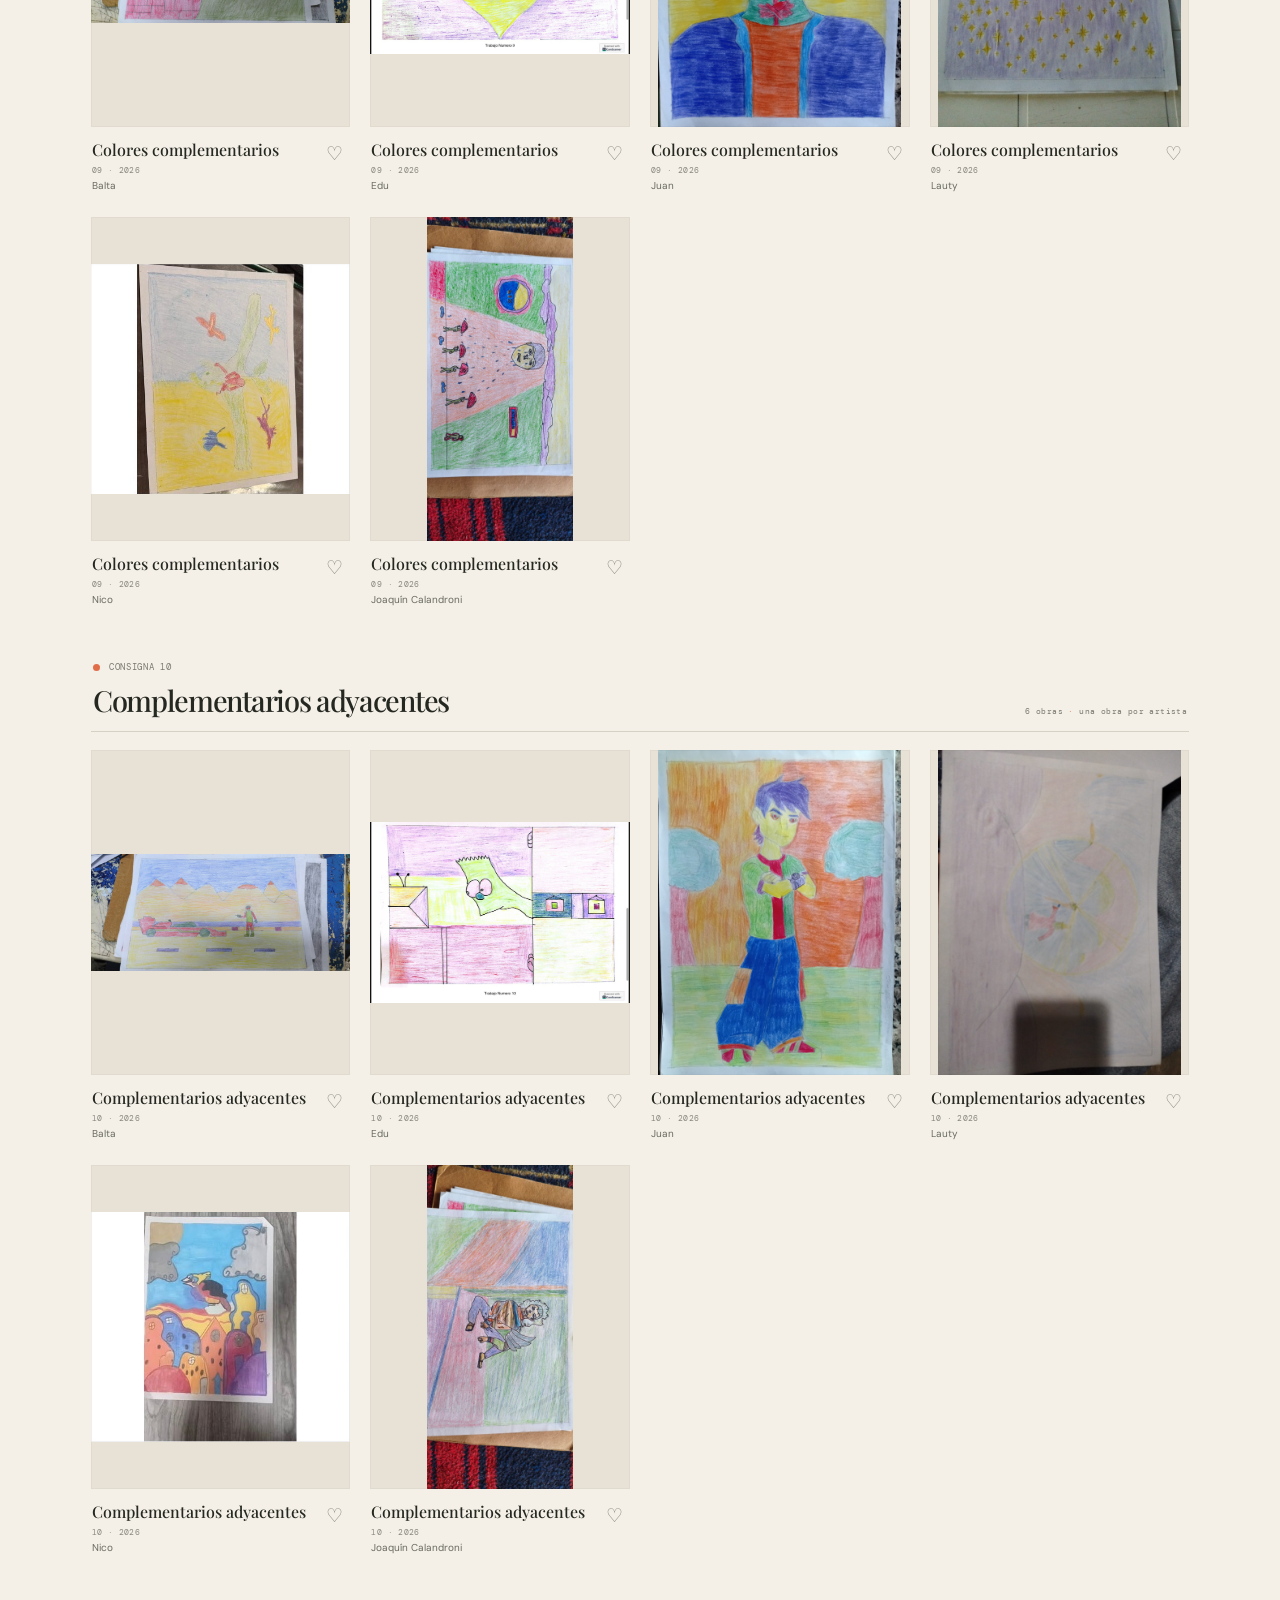
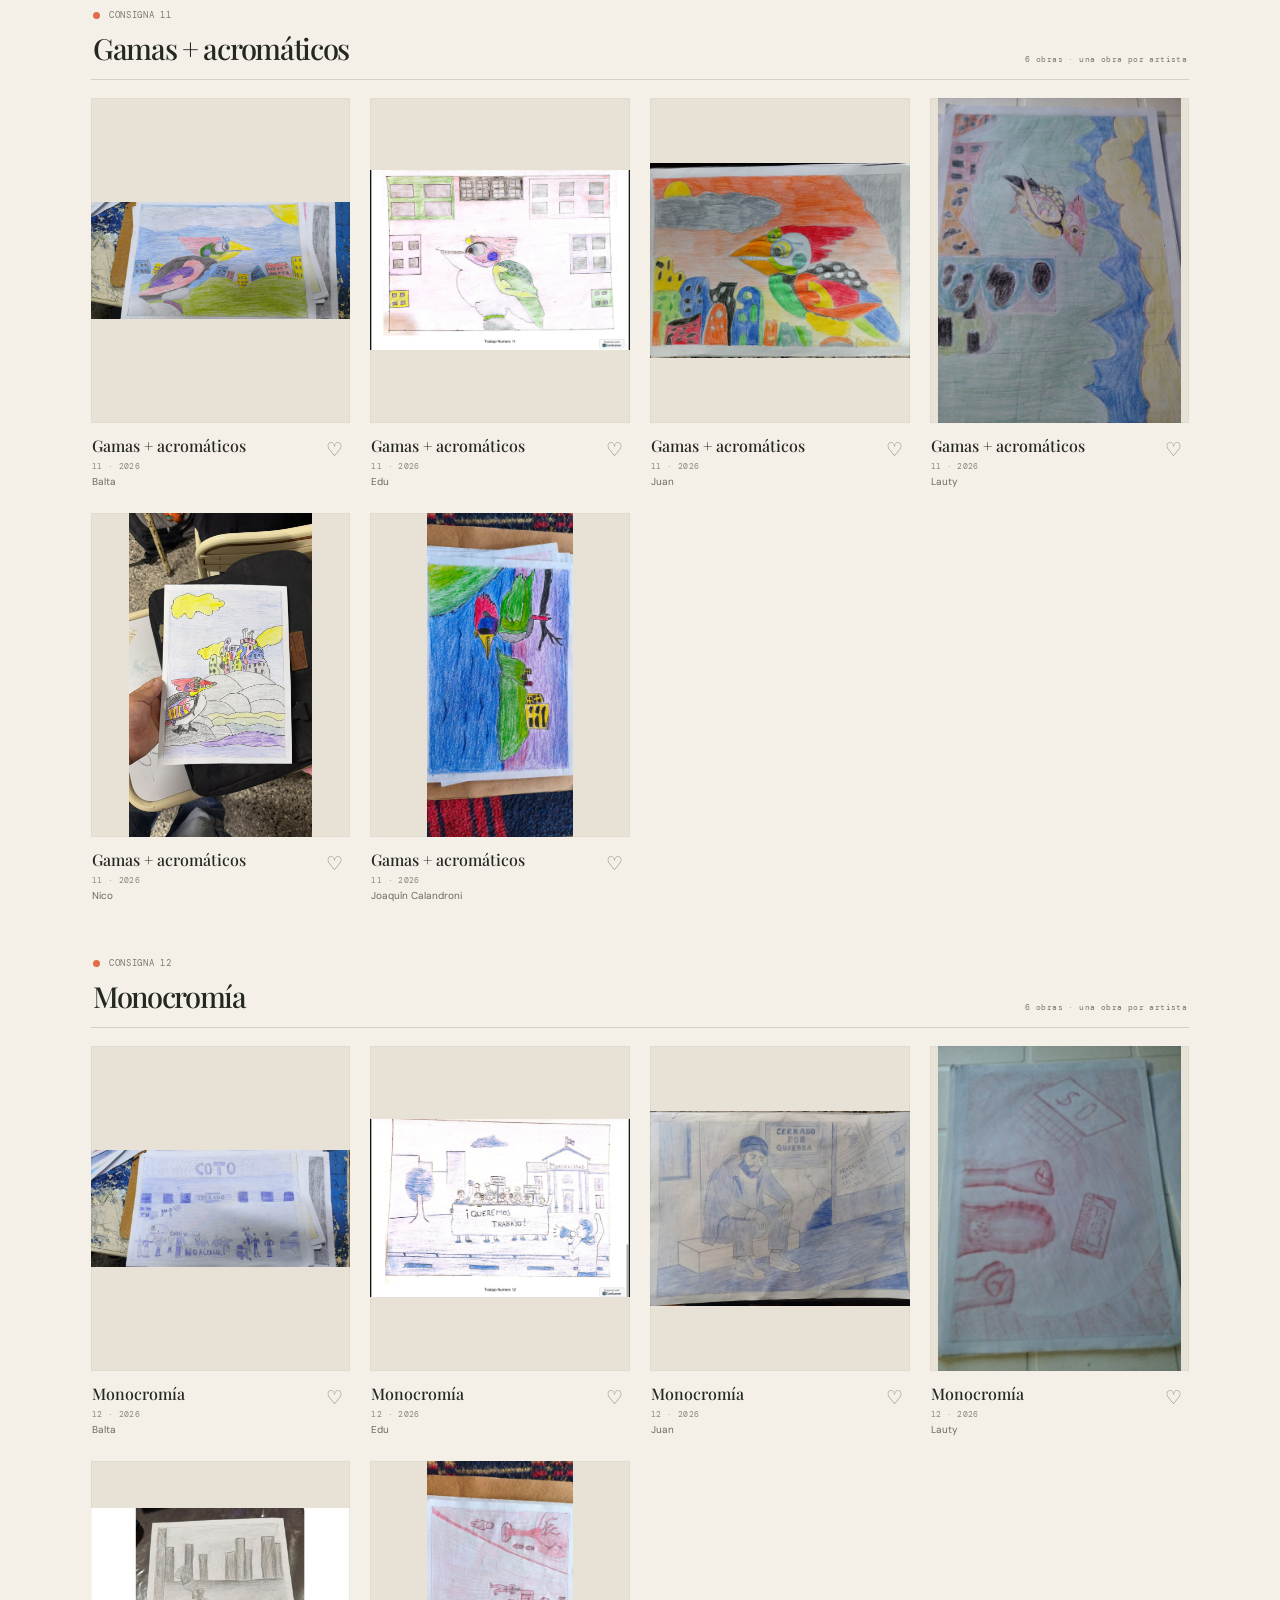
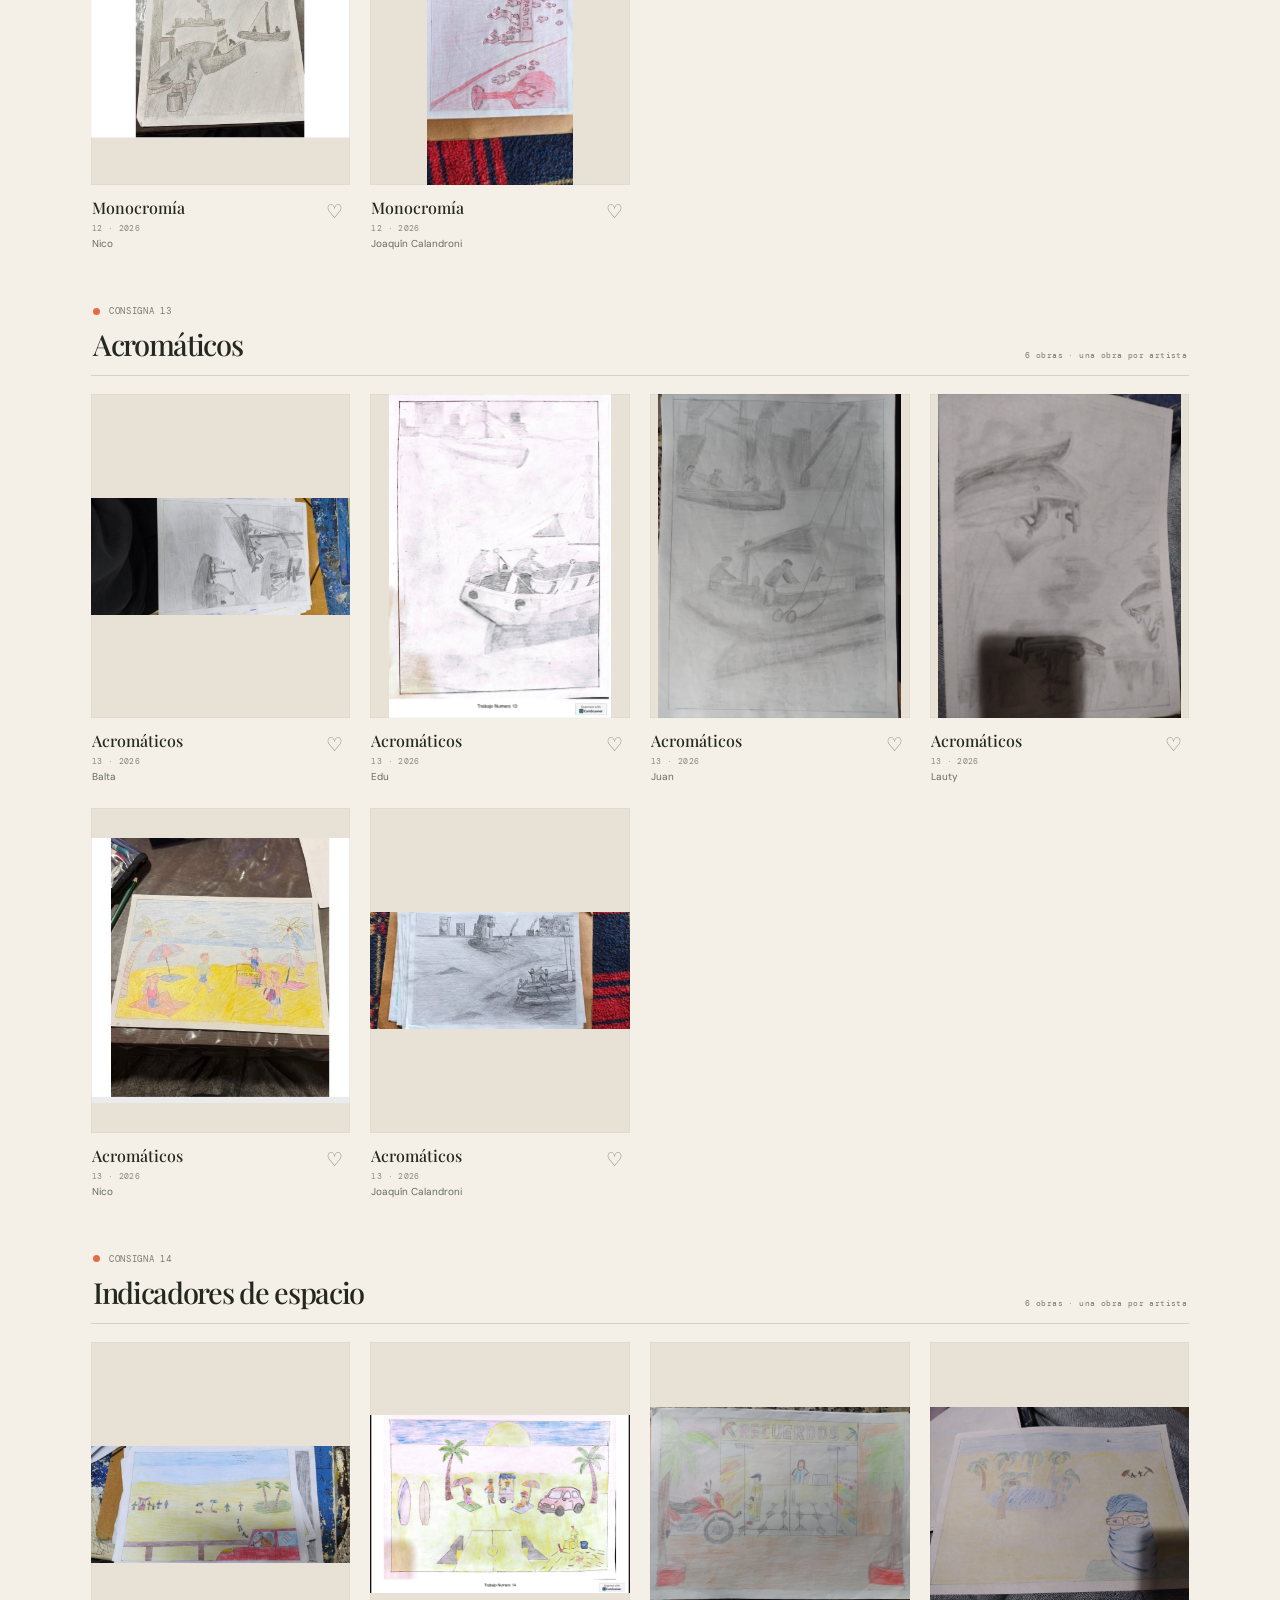
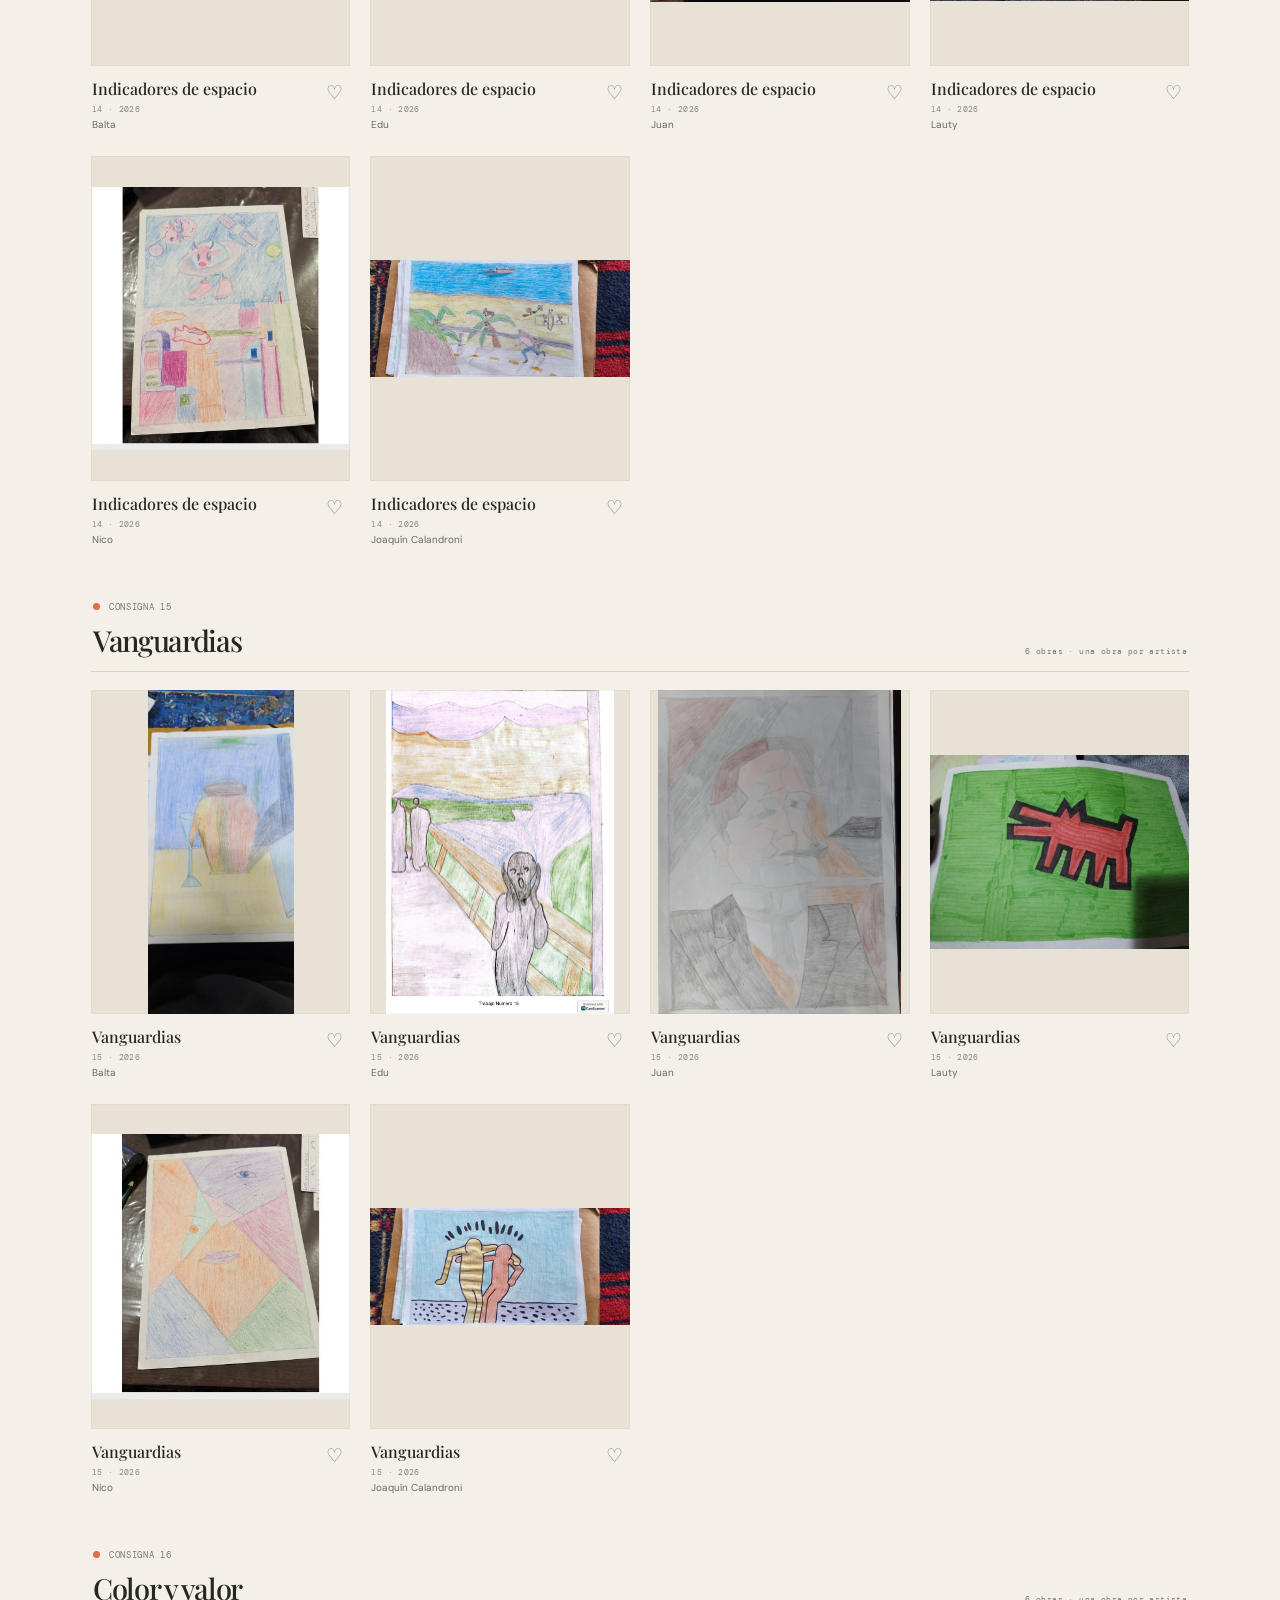
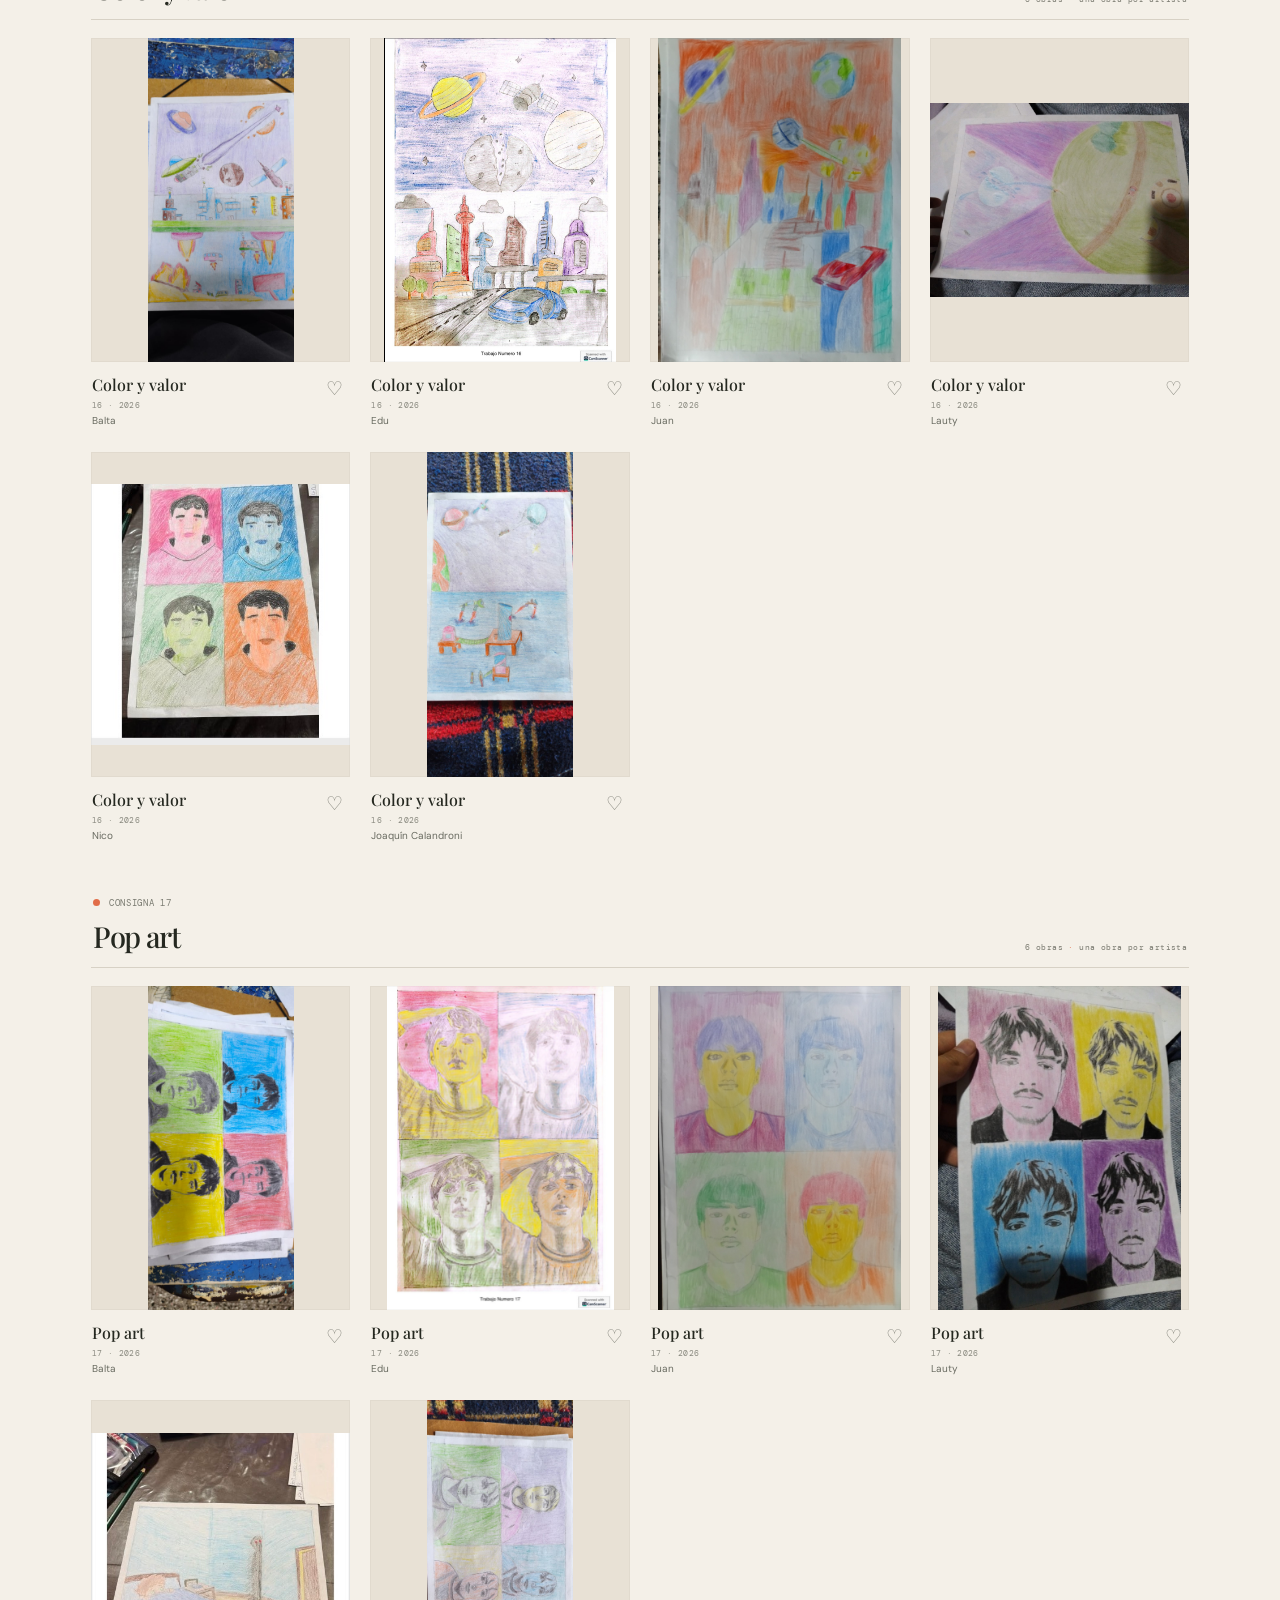
==== commit 57fff3e2: "ultimo" ====
--- a/galeria/index.html
+++ b/galeria/index.html
@@ -21,6 +21,7 @@
       <nav class="topnav" aria-label="Navegación principal">
         <a class="nav-link nav-link-active" href="#coleccion">La colección</a>
         <a class="nav-link" href="#acerca">El proyecto</a>
+        <a class="nav-link" href="../README.html#lexico-tecnico">Parte teórica</a>
       </nav>
       <a class="topbar-cta" href="#coleccion">EXPLORAR OBRAS <span aria-hidden="true">↗</span></a>
     </header>
--- a/galeria/styles.css
+++ b/galeria/styles.css
@@ -129,6 +129,25 @@
 .footer > span, .footer > a:last-child { color: #77776d; font-family: var(--mono); font-size: 8px; letter-spacing: .07em; }
 .footer-wordmark .wordmark-symbol { font-size: 34px; }
 
+.document-page { min-height: 100vh; display: flex; flex-direction: column; }
+.document-main { width: min(860px, 86%); flex: 1; margin: 0 auto; padding: 62px 0 78px; }
+.document-back { display: inline-flex; align-items: center; gap: 9px; margin-bottom: 32px; color: var(--olive); font-family: var(--mono); font-size: 10px; letter-spacing: .06em; }
+.document-back:hover { color: var(--orange); }
+.document-content { padding: clamp(24px, 5vw, 56px); border: 1px solid var(--line); background: #f8f5ee; }
+.document-content h1 { margin: 0 0 15px; font-family: var(--serif); font-size: clamp(38px, 6vw, 62px); font-weight: 500; letter-spacing: -.06em; line-height: 1.05; }
+.document-content h2 { margin: 48px 0 14px; padding-top: 21px; border-top: 1px solid var(--line); font-family: var(--serif); font-size: clamp(26px, 4vw, 36px); font-weight: 500; letter-spacing: -.04em; }
+.document-content h2:first-of-type { margin-top: 38px; }
+.document-content h3 { margin: 36px 0 12px; color: var(--orange); font-family: var(--mono); font-size: 13px; font-weight: 500; letter-spacing: .08em; }
+.document-content h4 { margin: 25px 0 7px; color: var(--olive); font-family: var(--serif); font-size: 21px; font-weight: 500; letter-spacing: -.025em; }
+.document-content p, .document-content li { color: #63655c; font-size: 14px; line-height: 1.85; }
+.document-content p { margin: 0 0 15px; }
+.document-content ul { margin: 0 0 22px; padding-left: 22px; }
+.document-content li { padding-left: 4px; }
+.document-content a { color: var(--olive); text-decoration: underline; text-decoration-color: #b7bda9; text-underline-offset: 3px; }
+.document-content a:hover { color: var(--orange); }
+.document-content code { padding: 2px 5px; background: var(--paper-deep); font-family: var(--mono); font-size: .88em; }
+.document-content em { font-family: var(--serif); }
+
 .art-dialog { position: fixed; width: min(950px, calc(100% - 34px)); max-width: none; max-height: min(88vh, 780px); padding: 35px 48px; overflow: visible; border: 0; background: var(--paper); color: var(--ink); box-shadow: 0 20px 100px #16171152; }
 .art-dialog::backdrop { background: #171914bb; backdrop-filter: blur(4px); }
 .art-dialog[open] { display: grid; grid-template-columns: minmax(0, 1.2fr) minmax(180px, .8fr); align-items: center; gap: 36px; }
@@ -167,9 +186,9 @@
   .topbar { height: 69px; padding: 0 5%; }
   .wordmark { font-size: 8px; }
   .wordmark-symbol { font-size: 36px; }
-  .topnav { gap: 17px; }
-  .nav-link { font-size: 10px; }
-  .topnav .nav-link:last-child { display: none; }
+  .topnav { gap: 9px; }
+  .nav-link { font-size: 9px; }
+  .topnav .nav-link:nth-child(2) { display: none; }
   .topbar-cta { gap: 6px; padding: 10px 8px; font-size: 7px; }
   .hero { min-height: auto; grid-template-columns: 1fr; padding: 55px 7% 63px; }
   .hero h1 { margin: 23px 0 20px; font-size: clamp(58px, 13vw, 83px); }
@@ -215,6 +234,12 @@
   .footer { min-height: 82px; padding: 0 5%; }
   .footer > span { display: none; }
   .footer > a:last-child { font-size: 7px; }
+  .document-main { width: 90%; padding: 36px 0 48px; }
+  .document-back { margin-bottom: 22px; font-size: 9px; }
+  .document-content { padding: 24px 20px; }
+  .document-content h2 { margin-top: 36px; }
+  .document-content h4 { font-size: 19px; }
+  .document-content p, .document-content li { font-size: 13px; }
   .art-dialog { width: calc(100% - 24px); padding: 38px 21px 23px; }
   .art-dialog[open] { grid-template-columns: 1fr; gap: 17px; overflow-y: auto; }
   .dialog-image-wrap { min-height: 180px; max-height: 49vh; }
